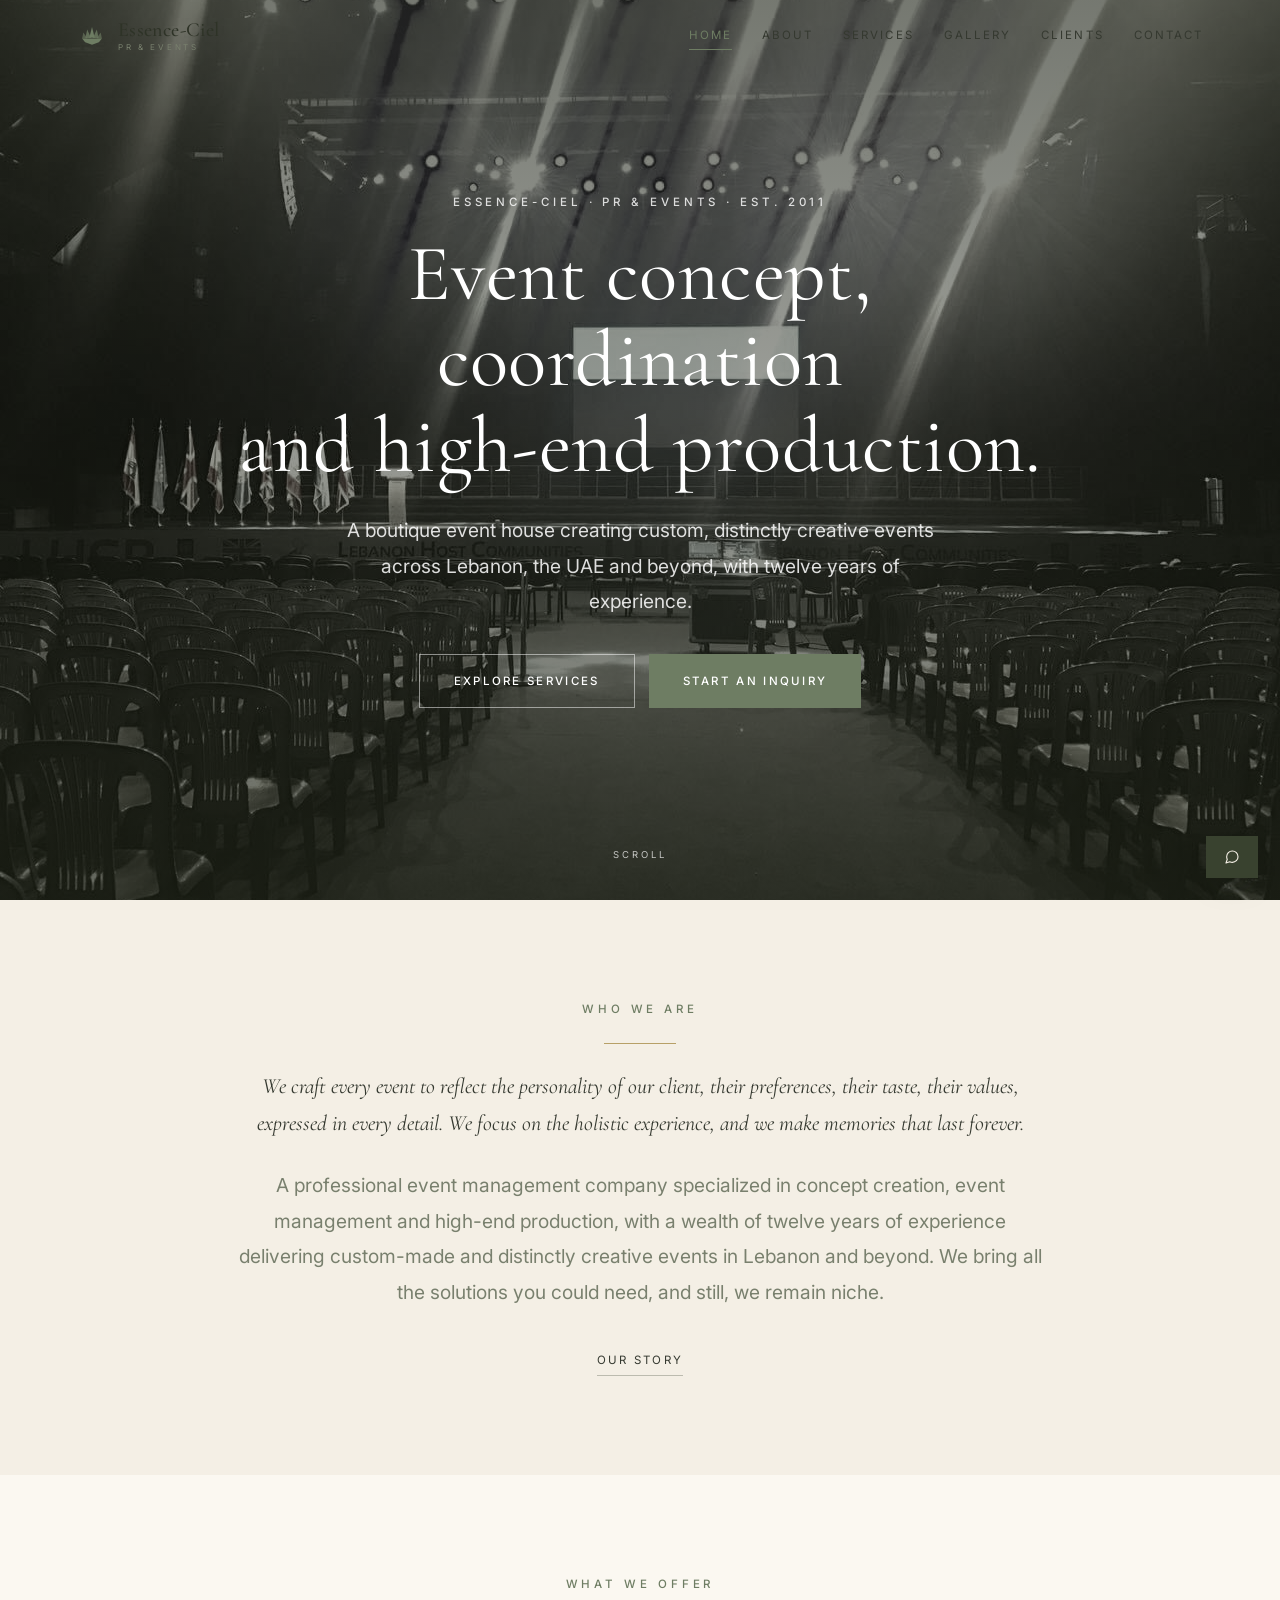
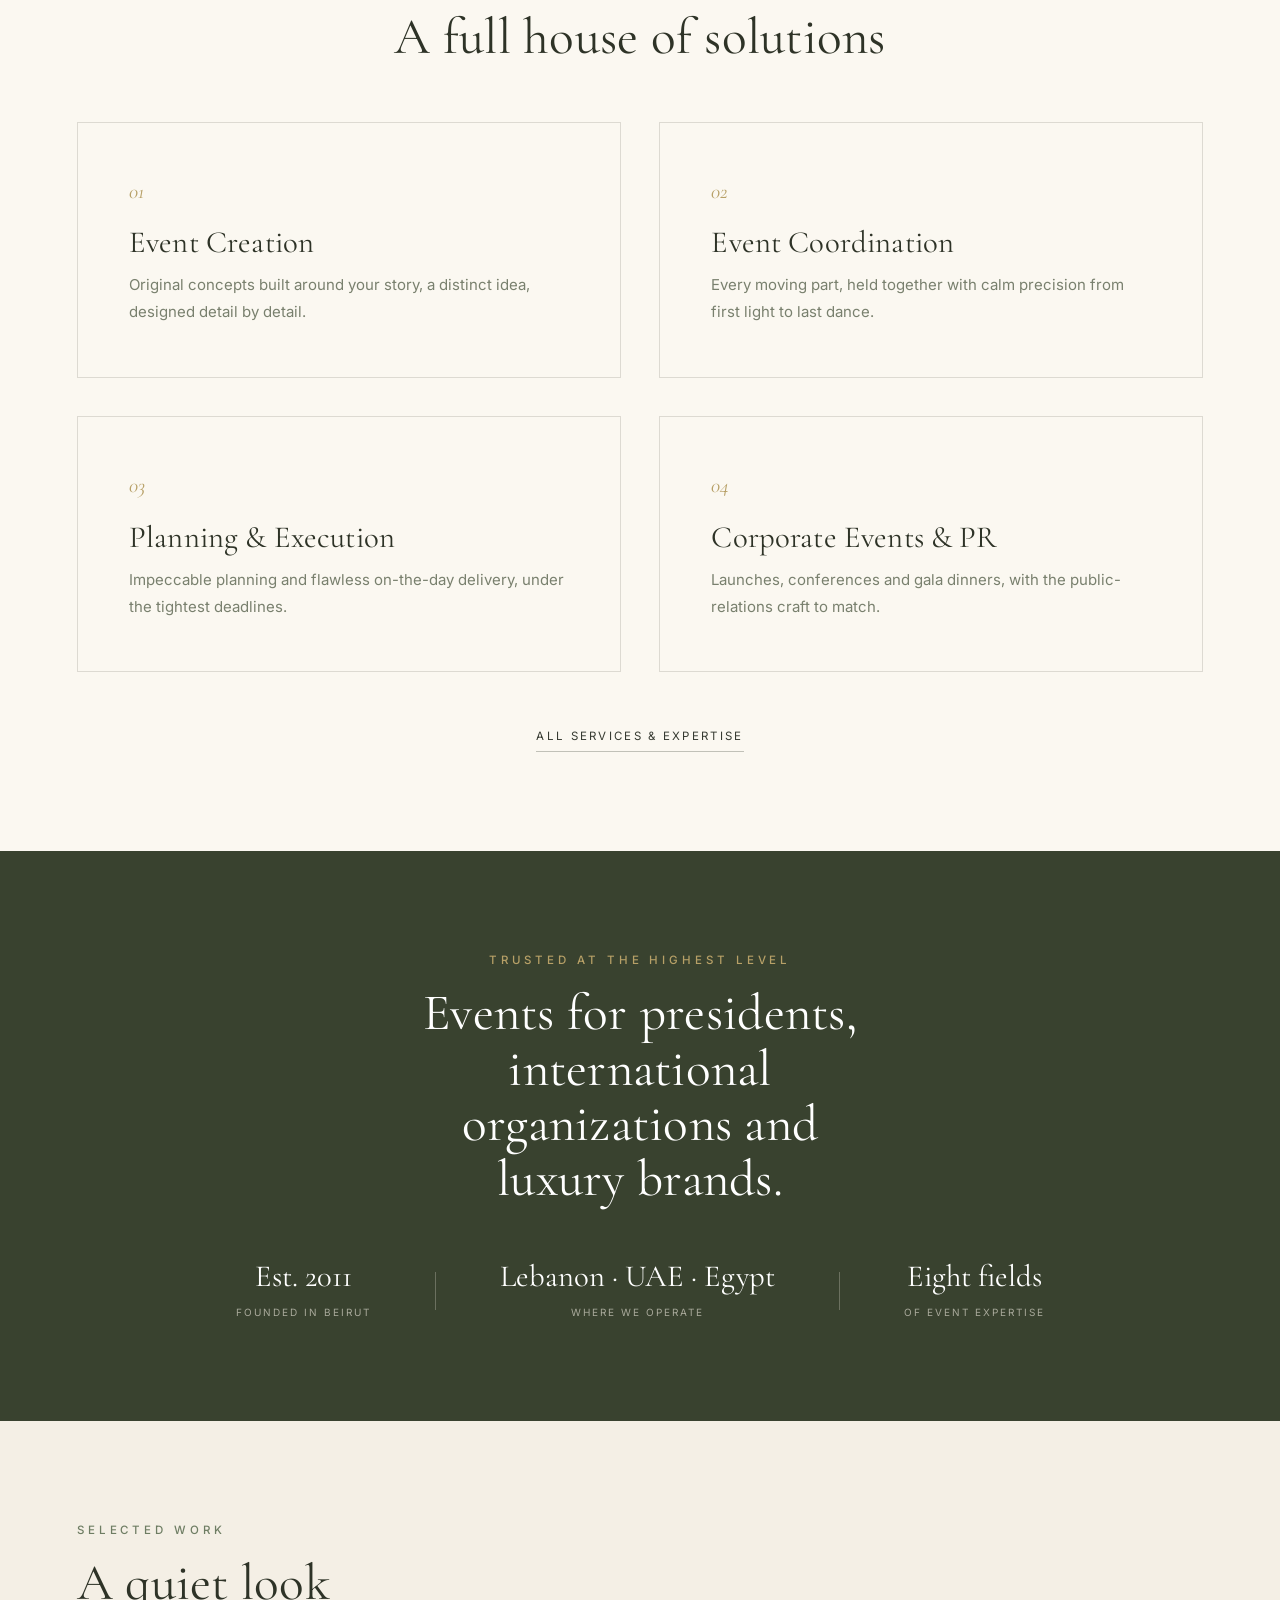
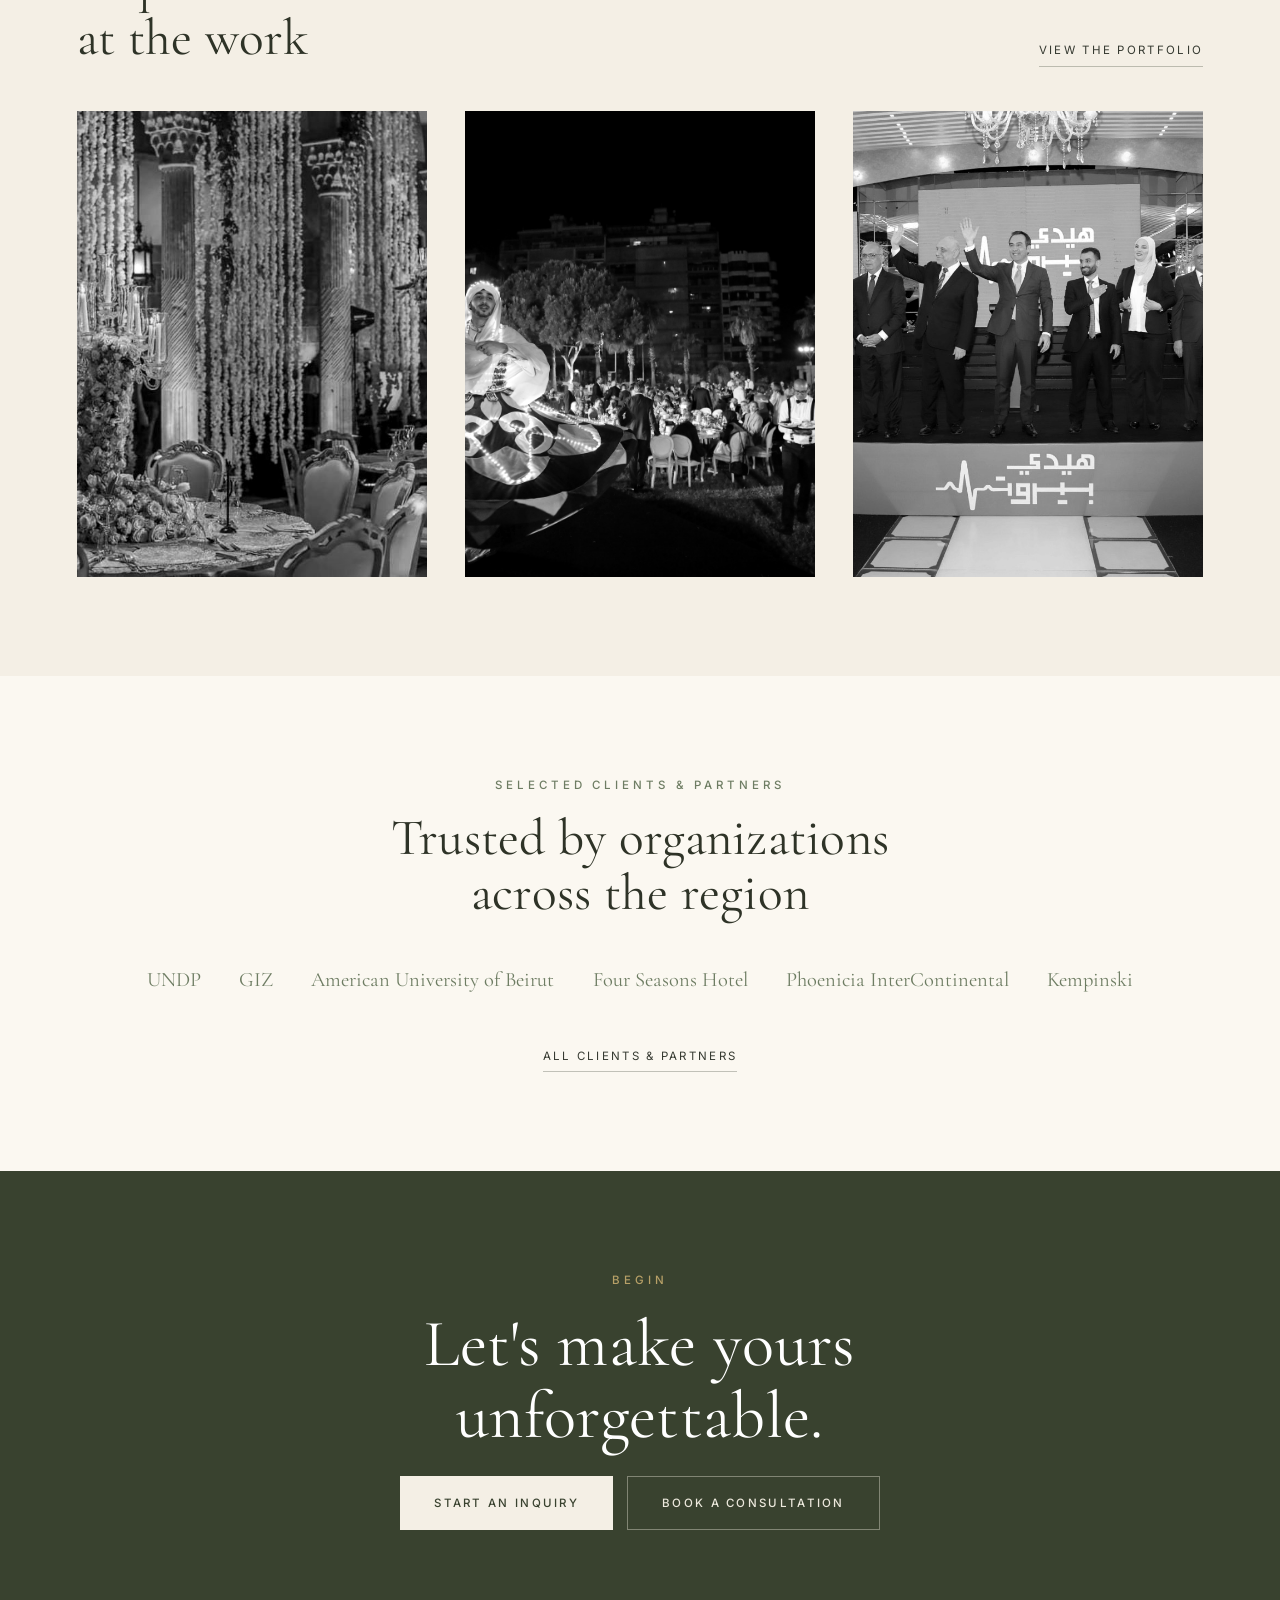
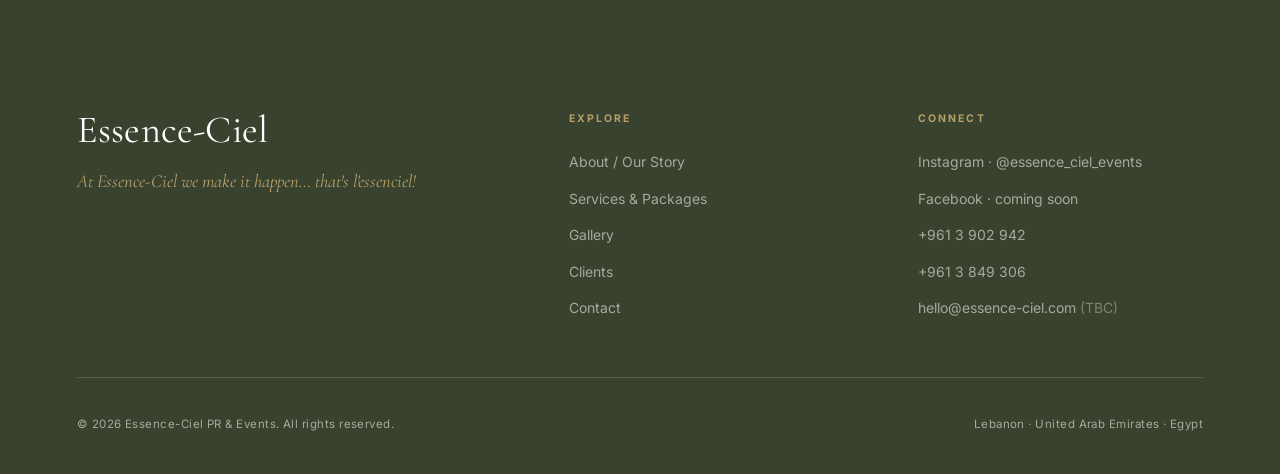
==== index.html @ cb576ca8 "Redesign Essence-Ciel site: clean multi-page rebuild Replace the single-file build with a six-page s" ====
<!doctype html>
<html lang="en">
<head>
<meta charset="UTF-8">
<meta name="viewport" content="width=device-width, initial-scale=1.0">
<title>Essence-Ciel PR &amp; Events, Concept, Coordination &amp; High-End Production</title>
<meta name="description" content="Essence-Ciel PR &amp; Events, a boutique event house crafting custom, distinctly creative events across Lebanon, the UAE and beyond. At Essence-Ciel we make it happen… that's l'essenciel!">
<link rel="icon" href="data:image/svg+xml,%3Csvg xmlns='http://www.w3.org/2000/svg' viewBox='0 0 100 100'%3E%3Crect width='100' height='100' rx='20' fill='%236E7D63'/%3E%3Cg fill='%23F4EFE5'%3E%3Cpolygon points='50,20 59,56 41,56'/%3E%3Cpolygon points='34,28 47,57 28,57'/%3E%3Cpolygon points='66,28 72,57 53,57'/%3E%3Cpolygon points='17,58 83,58 73,71 50,79 27,71'/%3E%3C/g%3E%3C/svg%3E">
<link rel="preconnect" href="https://fonts.googleapis.com"><link rel="preconnect" href="https://fonts.gstatic.com" crossorigin>
<link href="https://fonts.googleapis.com/css2?family=Cormorant+Garamond:ital,wght@0,400;0,500;0,600;1,400;1,500&family=Inter:wght@300;400;500&display=swap" rel="stylesheet">
<link rel="stylesheet" href="assets/css/style.css">
</head>
<body>

<!-- NAV -->
<header class="nav">
  <a class="brand" href="index.html">
    <span class="mk"><svg viewBox="0 0 100 100" fill="currentColor"><polygon points="50,20 59,56 41,56"/><polygon points="34,28 47,57 28,57" opacity=".8"/><polygon points="66,28 72,57 53,57" opacity=".8"/><polygon points="21,38 35,58 17,58" opacity=".62"/><polygon points="79,38 83,58 65,58" opacity=".62"/><polygon points="17,58 83,58 73,71 50,79 27,71"/></svg></span>
    <span class="wm"><b>Essence-Ciel</b><small>PR &amp; Events</small></span>
  </a>
  <nav class="nav-links">
    <a href="index.html">Home</a><a href="about.html">About</a><a href="services.html">Services</a><a href="gallery.html">Gallery</a><a href="clients.html">Clients</a><a href="contact.html">Contact</a>
  </nav>
  <button class="burger" aria-label="Menu"><span></span><span></span><span></span></button>
</header>
<div class="mmenu">
  <a href="index.html">Home</a><a href="about.html">About</a><a href="services.html">Services</a><a href="gallery.html">Gallery</a><a href="clients.html">Clients</a><a href="contact.html">Contact</a>
  <div class="mfoot">Lebanon · United Arab Emirates · Egypt<br>@essence_ciel_events</div>
</div>

<!-- HERO -->
<section class="hero">
  <div class="hero-bg"><img src="assets/img/hall-lights.jpg" alt="An Essence-Ciel production"></div>
  <div class="hero-veil"></div>
  <div class="hero-content">
    <p class="kicker">Essence-Ciel · PR &amp; Events · Est. 2011</p>
    <h1 class="d-xl" style="margin:20px 0 0">Event concept, coordination<br>and high-end production.</h1>
    <p class="lead" style="max-width:52ch;margin:24px auto 0;color:rgba(255,255,255,.85)">A boutique event house creating custom, distinctly creative events across Lebanon, the UAE and beyond, with twelve years of experience.</p>
    <div style="display:flex;gap:14px;justify-content:center;flex-wrap:wrap;margin-top:34px">
      <a href="services.html" class="btn btn-outline" style="border-color:rgba(255,255,255,.5);color:#fff">Explore Services</a>
      <a href="contact.html" class="btn btn-solid">Start an Inquiry</a>
    </div>
  </div>
  <a href="#intro" class="scroll-cue">Scroll<span class="ln"></span></a>
</section>

<!-- INTRO / WHO WE ARE -->
<section class="section center" id="intro">
  <div class="narrow">
    <p class="kicker reveal">Who We Are</p>
    <div class="rule reveal"></div>
    <p class="body-serif reveal d1">We craft every event to reflect the personality of our client, their preferences, their taste, their values, expressed in every detail. We focus on the holistic experience, and we make memories that last forever.</p>
    <p class="lead muted reveal d2" style="margin-top:26px">A professional event management company specialized in concept creation, event management and high-end production, with a wealth of twelve years of experience delivering custom-made and distinctly creative events in Lebanon and beyond. We bring all the solutions you could need, and still, we remain niche.</p>
    <div class="reveal d3" style="margin-top:34px"><a href="about.html" class="link-ul">Our Story</a></div>
  </div>
</section>

<!-- SERVICES PREVIEW -->
<section class="section soft">
  <div class="container">
    <div class="center" style="margin-bottom:56px">
      <p class="kicker reveal">What We Offer</p>
      <h2 class="d-md reveal d1" style="margin-top:16px">A full house of solutions</h2>
    </div>
    <div class="svc-grid">
      <div class="svc reveal"><span class="no">01</span><h3 class="serif">Event Creation</h3><p>Original concepts built around your story, a distinct idea, designed detail by detail.</p></div>
      <div class="svc reveal d1"><span class="no">02</span><h3 class="serif">Event Coordination</h3><p>Every moving part, held together with calm precision from first light to last dance.</p></div>
      <div class="svc reveal d2"><span class="no">03</span><h3 class="serif">Planning &amp; Execution</h3><p>Impeccable planning and flawless on-the-day delivery, under the tightest deadlines.</p></div>
      <div class="svc reveal d3"><span class="no">04</span><h3 class="serif">Corporate Events &amp; PR</h3><p>Launches, conferences and gala dinners, with the public-relations craft to match.</p></div>
    </div>
    <div class="center reveal" style="margin-top:48px"><a href="services.html" class="link-ul">All Services &amp; Expertise</a></div>
  </div>
</section>

<!-- SIGNATURE / STATS -->
<section class="section dark center">
  <div class="container">
    <p class="kicker reveal">Trusted at the highest level</p>
    <h2 class="d-md reveal d1" style="margin:16px auto 12px;max-width:20ch">Events for presidents, international organizations and luxury brands.</h2>
    <div class="facts reveal d2" style="margin-top:52px">
      <div class="fact"><div class="v serif">Est. 2011</div><div class="l">Founded in Beirut</div></div>
      <div class="fact-sep"></div>
      <div class="fact"><div class="v serif">Lebanon · UAE · Egypt</div><div class="l">Where we operate</div></div>
      <div class="fact-sep"></div>
      <div class="fact"><div class="v serif">Eight fields</div><div class="l">Of event expertise</div></div>
    </div>
  </div>
</section>

<!-- GALLERY TEASER -->
<section class="section">
  <div class="container">
    <div class="two" style="align-items:end;margin-bottom:44px">
      <div><p class="kicker reveal">Selected Work</p><h2 class="d-md reveal d1" style="margin-top:16px">A quiet look<br>at the work</h2></div>
      <div style="text-align:right" class="reveal d2"><a href="gallery.html" class="link-ul">View the Portfolio</a></div>
    </div>
    <div class="svc-grid" style="grid-template-columns:repeat(3,1fr)">
      <div class="ph mono reveal" style="aspect-ratio:3/4"><img src="assets/img/wedding-1.jpg" alt="Wedding celebration"></div>
      <div class="ph mono reveal d1" style="aspect-ratio:3/4"><img src="assets/img/festival-3.jpg" alt="Festival production"></div>
      <div class="ph mono reveal d2" style="aspect-ratio:3/4"><img src="assets/img/corporate-1.jpg" alt="Corporate gala"></div>
    </div>
  </div>
</section>

<!-- CLIENTS & PARTNERS -->
<section class="section soft center">
  <div class="container">
    <p class="kicker reveal">Selected Clients &amp; Partners</p>
    <h2 class="d-md reveal d1" style="margin:16px auto 40px;max-width:22ch">Trusted by organizations across the region</h2>
    <div class="partner-row reveal d2">
      <span>UNDP</span><span>GIZ</span><span>American University of Beirut</span><span>Four Seasons Hotel</span><span>Phoenicia InterContinental</span><span>Kempinski</span>
    </div>
    <div class="reveal d2" style="margin-top:42px"><a href="clients.html" class="link-ul">All Clients &amp; Partners</a></div>
  </div>
</section>

<!-- CTA -->
<section class="section dark center">
  <div class="narrow">
    <p class="kicker reveal">Begin</p>
    <h2 class="d-lg reveal d1" style="margin:18px 0 24px">Let's make yours<br>unforgettable.</h2>
    <div class="reveal d2" style="display:flex;gap:14px;justify-content:center;flex-wrap:wrap">
      <a href="contact.html" class="btn btn-solid" style="background:var(--cream);color:var(--sage-deep)">Start an Inquiry</a>
      <a href="contact.html#book" class="btn btn-outline">Book a Consultation</a>
    </div>
  </div>
</section>

<!-- FOOTER -->
<footer class="footer">
  <div class="container">
    <div class="foot-top">
      <div>
        <h3 class="serif">Essence-Ciel</h3>
        <p class="tag serif">At Essence-Ciel we make it happen… that's l'essenciel!</p>
      </div>
      <div class="foot-col">
        <h5>Explore</h5>
        <a href="about.html">About / Our Story</a><a href="services.html">Services &amp; Packages</a><a href="gallery.html">Gallery</a><a href="clients.html">Clients</a><a href="contact.html">Contact</a>
      </div>
      <div class="foot-col">
        <h5>Connect</h5>
        <a href="https://instagram.com/essence_ciel_events" target="_blank" rel="noopener">Instagram · @essence_ciel_events</a>
        <a href="#" rel="noopener">Facebook · coming soon</a>
        <a href="tel:+9613902942">+961 3 902 942</a>
        <a href="tel:+9613849306">+961 3 849 306</a>
        <p>hello@essence-ciel.com <span style="opacity:.6">(TBC)</span></p>
      </div>
    </div>
    <div class="foot-bottom">
      <span>© <span data-year></span> Essence-Ciel PR &amp; Events. All rights reserved.</span>
      <span>Lebanon · United Arab Emirates · Egypt</span>
    </div>
  </div>
</footer>

<!-- LIVE CHAT -->
<button class="chat-btn" id="chatBtn" aria-label="Chat with us"><svg viewBox="0 0 24 24" fill="none" stroke="currentColor" stroke-width="1.7" stroke-linecap="round" stroke-linejoin="round"><path d="M21 11.5a8.38 8.38 0 0 1-8.5 8.5 8.5 8.5 0 0 1-3.8-.9L3 21l1.9-5.7A8.38 8.38 0 0 1 4 11.5 8.5 8.5 0 0 1 12.5 3 8.38 8.38 0 0 1 21 11.5z"/></svg></button>
<div class="chat-panel" id="chatPanel">
  <div class="ch-h"><b class="serif">Chat with us</b><p>We usually reply within the hour.</p></div>
  <div class="ch-b">
    <p>How can Essence-Ciel help with your event?</p>
    <a href="https://instagram.com/essence_ciel_events" target="_blank" rel="noopener">Message us on Instagram</a>
    <a href="tel:+9613902942">Call +961 3 902 942</a>
    <a href="contact.html">Send an inquiry</a>
  </div>
</div>

<script src="assets/js/main.js"></script>
</body>
</html>
---- assets/css/style.css ----
/* ===========================================================================
   Essence-Ciel PR & Events, shared styles.
   Palette: botanical sage and fine-stationery cream. No red. Editorial, quiet.
   =========================================================================== */
:root{
  --cream:#F4EFE5;
  --cream-2:#FBF8F1;
  --paper:#FAF6EC;
  --sage:#8B9A80;
  --sage-2:#6E7D63;
  --sage-deep:#39422F;
  --sage-ink:#2E3327;
  --ink:#353930;
  --muted:#79806E;
  --gold:#B7A067;
  --line:rgba(46,51,39,.15);
  --line-2:rgba(46,51,39,.28);
  --on-dark:#EDE9DD;
  --on-dark-mut:rgba(237,233,221,.62);
  --f-serif:'Cormorant Garamond',Georgia,serif;
  --f-sans:'Inter',system-ui,-apple-system,sans-serif;
  --e:cubic-bezier(.22,1,.36,1);
  --pad:clamp(22px,6vw,90px);
  --maxw:1280px;
}
*,*::before,*::after{margin:0;padding:0;box-sizing:border-box}
html{scroll-behavior:smooth;-webkit-text-size-adjust:100%}
body{font-family:var(--f-sans);font-weight:400;font-size:16px;line-height:1.75;color:var(--ink);background:var(--cream);-webkit-font-smoothing:antialiased;overflow-x:hidden}
img{display:block;max-width:100%}
a{color:inherit;text-decoration:none}
button{font-family:inherit;cursor:pointer;border:none;background:none}
::selection{background:var(--sage);color:#fff}
:focus-visible{outline:1.5px solid var(--sage-2);outline-offset:3px}

/* ---------- type ---------- */
.serif{font-family:var(--f-serif)}
.kicker{font-family:var(--f-sans);text-transform:uppercase;letter-spacing:.34em;font-size:11.5px;font-weight:500;color:var(--sage-2)}
h1,h2,h3,h4{font-family:var(--f-serif);font-weight:400;line-height:1.08;letter-spacing:.005em;color:var(--sage-ink)}
.d-xl{font-size:clamp(2.6rem,6.2vw,5.4rem)}
.d-lg{font-size:clamp(2.3rem,5.2vw,4.4rem)}
.d-md{font-size:clamp(1.9rem,4vw,3.3rem)}
.d-sm{font-size:clamp(1.6rem,3vw,2.4rem)}
.italic{font-style:italic}
.lead{font-size:clamp(1.05rem,1.5vw,1.3rem);line-height:1.85;color:var(--ink)}
.body-serif{font-family:var(--f-serif);font-size:clamp(1.15rem,1.7vw,1.45rem);font-style:italic;line-height:1.7;color:var(--ink)}
.muted{color:var(--muted)}
.rule{height:1px;width:72px;background:var(--gold);margin:24px auto;opacity:.85}
.rule.left{margin-left:0}

/* ---------- layout ---------- */
.section{padding:clamp(66px,11vh,140px) var(--pad);position:relative}
.container{max-width:var(--maxw);margin:0 auto}
.narrow{max-width:820px;margin:0 auto}
.center{text-align:center}
.dark{background:var(--sage-deep);color:var(--on-dark)}
.dark h1,.dark h2,.dark h3,.dark h4{color:#fff}
.dark .kicker{color:var(--gold)}
.dark .lead,.dark .body-serif{color:var(--on-dark)}
.soft{background:var(--cream-2)}

/* ---------- buttons (squared, never pill) ---------- */
.btn{display:inline-flex;align-items:center;justify-content:center;font-family:var(--f-sans);text-transform:uppercase;letter-spacing:.2em;font-size:11.5px;font-weight:500;padding:16px 34px;border-radius:0;transition:background .4s,color .4s,border-color .4s}
.btn-solid{background:var(--sage-2);color:#fff}
.btn-solid:hover{background:var(--sage-deep)}
.btn-outline{border:1px solid var(--line-2);color:var(--sage-ink)}
.btn-outline:hover{background:var(--sage-ink);color:var(--cream);border-color:var(--sage-ink)}
.dark .btn-outline{border-color:rgba(237,233,221,.4);color:var(--on-dark)}
.dark .btn-outline:hover{background:var(--cream);color:var(--sage-deep)}
.link-ul{display:inline-block;font-family:var(--f-sans);text-transform:uppercase;letter-spacing:.2em;font-size:11.5px;border-bottom:1px solid var(--line-2);padding-bottom:5px;transition:border-color .4s,color .4s}
.link-ul:hover{color:var(--sage-2);border-color:var(--sage-2)}

/* ---------- nav ---------- */
.nav{position:fixed;inset:0 0 auto 0;z-index:100;display:flex;align-items:center;justify-content:space-between;padding:20px var(--pad);transition:background .4s,padding .4s,border-color .4s;border-bottom:1px solid transparent}
.nav.scrolled{background:rgba(244,239,229,.9);backdrop-filter:blur(12px);border-bottom-color:var(--line);padding-top:14px;padding-bottom:14px}
.brand{display:flex;align-items:center;gap:11px}
.brand .mk{width:30px;height:30px;color:var(--sage-2)}
.brand .wm{display:flex;flex-direction:column;line-height:1}
.brand .wm b{font-family:var(--f-serif);font-weight:500;font-size:20px;letter-spacing:.02em;color:var(--sage-ink)}
.brand .wm small{font-family:var(--f-sans);font-size:8px;letter-spacing:.34em;text-transform:uppercase;color:var(--muted);margin-top:3px}
.nav-links{display:flex;align-items:center;gap:30px}
.nav-links a{font-family:var(--f-sans);text-transform:uppercase;letter-spacing:.18em;font-size:11.5px;color:var(--ink);position:relative;padding:4px 0;transition:color .3s}
.nav-links a::after{content:'';position:absolute;left:0;bottom:0;height:1px;width:0;background:var(--sage-2);transition:width .35s var(--e)}
.nav-links a:hover,.nav-links a.active{color:var(--sage-2)}
.nav-links a:hover::after,.nav-links a.active::after{width:100%}
.burger{display:none;flex-direction:column;gap:5px;width:34px;height:34px;align-items:center;justify-content:center}
.burger span{width:24px;height:1.5px;background:var(--sage-ink);transition:transform .35s var(--e),opacity .25s}
.burger.on span:nth-child(1){transform:translateY(6.5px) rotate(45deg)}
.burger.on span:nth-child(2){opacity:0}
.burger.on span:nth-child(3){transform:translateY(-6.5px) rotate(-45deg)}
@media(max-width:940px){.nav-links{display:none}.burger{display:flex}}
.mmenu{position:fixed;inset:0;z-index:99;background:var(--cream);transform:translateY(-100%);transition:transform .5s var(--e);visibility:hidden;display:flex;flex-direction:column;justify-content:center;gap:2px;padding:var(--pad)}
.mmenu.on{transform:none;visibility:visible}
.mmenu a{font-family:var(--f-serif);font-size:clamp(2rem,9vw,3rem);color:var(--sage-ink);padding:10px 0;border-bottom:1px solid var(--line)}
.mmenu .mfoot{margin-top:30px;font-size:12px;letter-spacing:.06em;color:var(--muted)}

/* ---------- reveal (single, restrained fade) ---------- */
.reveal{opacity:0;transform:translateY(12px);transition:opacity .7s ease,transform .7s ease}
.reveal.in{opacity:1;transform:none}
.d1{transition-delay:.06s}.d2{transition-delay:.12s}.d3{transition-delay:.18s}.d4{transition-delay:.24s}
@media(prefers-reduced-motion:reduce){.reveal{opacity:1;transform:none;transition:none}html{scroll-behavior:auto}}

/* ---------- photos ---------- */
.ph{position:relative;overflow:hidden;background:linear-gradient(135deg,#e7e3d6,#d9dcc9)}
.ph img{width:100%;height:100%;object-fit:cover;transition:transform 1s var(--e),filter .6s ease}
.ph.mono img{filter:grayscale(1) contrast(1.03)}
.ph.mono:hover img{filter:grayscale(0)}
.ph-cap{position:absolute;left:14px;bottom:14px;font-family:var(--f-sans);font-size:10.5px;letter-spacing:.18em;text-transform:uppercase;color:#fff;background:rgba(46,51,39,.5);backdrop-filter:blur(4px);padding:6px 12px}

/* ---------- hero (concrete copy, static backdrop) ---------- */
.hero{position:relative;min-height:100svh;display:flex;align-items:center;justify-content:center;text-align:center;overflow:hidden}
.hero-bg{position:absolute;inset:0;z-index:0}
.hero-bg img{width:100%;height:100%;object-fit:cover;filter:grayscale(.92) contrast(1.04) brightness(.96)}
.hero-veil{position:absolute;inset:0;z-index:1;background:linear-gradient(180deg,rgba(32,37,24,.6),rgba(32,37,24,.42) 45%,rgba(32,37,24,.68))}
.hero-content{position:relative;z-index:2;color:#fff;padding:0 var(--pad);max-width:1040px}
.hero-content .kicker{color:rgba(255,255,255,.82)}
.hero h1{color:#fff}
.hero-sign{font-family:var(--f-serif);font-style:italic;color:var(--cream);font-size:clamp(1.2rem,2vw,1.6rem)}
.scroll-cue{position:absolute;left:50%;bottom:28px;z-index:2;transform:translateX(-50%);color:rgba(255,255,255,.72);display:flex;flex-direction:column;align-items:center;gap:8px;font-family:var(--f-sans);font-size:9.5px;letter-spacing:.3em;text-transform:uppercase}
.scroll-cue svg{width:14px;height:14px}

/* ---------- two column ---------- */
.two{display:grid;grid-template-columns:1fr 1fr;gap:clamp(34px,6vw,96px);align-items:center}
@media(max-width:860px){.two{grid-template-columns:1fr;gap:40px}}
.two.wide-r{grid-template-columns:.9fr 1.1fr}
.two.wide-l{grid-template-columns:1.1fr .9fr}
@media(max-width:860px){.two.wide-r,.two.wide-l{grid-template-columns:1fr}}

/* ---------- services ---------- */
.svc-grid{display:grid;grid-template-columns:repeat(2,1fr);gap:clamp(18px,3vw,40px)}
@media(max-width:760px){.svc-grid{grid-template-columns:1fr}}
.svc{border:1px solid var(--line);padding:clamp(30px,4vw,52px);background:var(--cream-2);transition:border-color .5s,background .5s}
.svc:hover{border-color:var(--line-2);background:#fff}
.svc .no{font-family:var(--f-serif);font-style:italic;font-size:1.3rem;color:var(--gold)}
.svc h3{font-size:clamp(1.5rem,2.4vw,2rem);margin:16px 0 12px}
.svc p{color:var(--muted);font-size:15px;line-height:1.8}

/* ---------- founders ---------- */
.founder{display:grid;grid-template-columns:340px 1fr;gap:clamp(30px,5vw,70px);align-items:start}
.founder:nth-child(even){grid-template-columns:1fr 340px}
.founder:nth-child(even) .founder-ph{order:2}
@media(max-width:820px){.founder,.founder:nth-child(even){grid-template-columns:1fr;gap:26px}.founder:nth-child(even) .founder-ph{order:0}}
.founder-ph{aspect-ratio:3/4}
.founder h3{font-size:clamp(2rem,3.6vw,3rem)}
.founder .role{font-family:var(--f-sans);text-transform:uppercase;letter-spacing:.22em;font-size:11px;color:var(--sage-2);margin:10px 0 22px}
.founder p{margin-bottom:15px;font-size:15.5px;line-height:1.85;color:var(--ink)}
.founder p:first-of-type{font-family:var(--f-serif);font-style:italic;font-size:1.25rem;color:var(--sage-ink)}

/* ---------- expertise ---------- */
.exp{border-top:1px solid var(--line);padding:clamp(40px,6vh,70px) 0}
.exp-head{display:flex;align-items:baseline;gap:20px;flex-wrap:wrap;margin-bottom:26px}
.exp-head .no{font-family:var(--f-serif);font-style:italic;color:var(--gold);font-size:1.4rem}
.exp-head h3{font-size:clamp(1.7rem,3.4vw,2.6rem)}
.exp-grid{display:grid;grid-template-columns:1fr 1fr;gap:clamp(26px,4vw,64px);align-items:start}
@media(max-width:820px){.exp-grid{grid-template-columns:1fr;gap:26px}}
.exp-photos{display:grid;grid-template-columns:1fr 1fr;gap:12px}
.exp-photos .ph{aspect-ratio:4/5}
.exp-photos .ph.full{grid-column:1/3;aspect-ratio:16/10}
.exp-desc{font-family:var(--f-serif);font-style:italic;font-size:1.2rem;line-height:1.7;color:var(--ink)}
.evlist{list-style:none;margin-top:6px}
.evlist li{position:relative;padding:12px 0 12px 24px;border-top:1px solid var(--line);font-size:14.5px;line-height:1.6;color:var(--ink)}
.evlist li:first-child{border-top:none}
.evlist li::before{content:'';position:absolute;left:0;top:19px;width:7px;height:7px;border:1px solid var(--sage-2);transform:rotate(45deg)}

/* ---------- locations ---------- */
.locs{display:grid;grid-template-columns:repeat(3,1fr);gap:clamp(14px,2vw,26px)}
@media(max-width:700px){.locs{grid-template-columns:1fr}}
.loc{border:1px solid var(--line);padding:clamp(30px,4vw,54px);text-align:center;transition:background .5s}
.loc:hover{background:var(--cream-2)}
.loc h4{font-size:clamp(1.4rem,2.4vw,1.9rem)}
.loc p{font-size:12px;letter-spacing:.06em;color:var(--muted);margin-top:8px}

/* ---------- facts (quiet, not counters) ---------- */
.facts{display:flex;flex-wrap:wrap;justify-content:center;gap:clamp(20px,5vw,64px);align-items:center}
.fact{text-align:center}
.fact .v{font-family:var(--f-serif);font-size:clamp(1.4rem,2.4vw,2rem);color:#fff;line-height:1.2}
.fact .l{font-family:var(--f-sans);text-transform:uppercase;letter-spacing:.2em;font-size:10px;color:var(--on-dark-mut);margin-top:8px}
.fact-sep{width:1px;height:38px;background:rgba(237,233,221,.28)}
@media(max-width:700px){.fact-sep{display:none}}

/* ---------- gallery (masonry) ---------- */
.masonry{columns:3;column-gap:16px}
@media(max-width:900px){.masonry{columns:2}}
@media(max-width:560px){.masonry{columns:1}}
.masonry .ph{break-inside:avoid;margin-bottom:16px}

/* ---------- clients & partners ---------- */
.client-grid{display:grid;grid-template-columns:repeat(3,1fr);gap:1px;background:var(--line);border:1px solid var(--line)}
@media(max-width:760px){.client-grid{grid-template-columns:repeat(2,1fr)}}
@media(max-width:460px){.client-grid{grid-template-columns:1fr}}
.client{background:var(--cream);padding:clamp(24px,3vw,40px) 20px;text-align:center;display:flex;flex-direction:column;justify-content:center;min-height:120px;transition:background .4s}
.client:hover{background:var(--cream-2)}
.client .n{font-family:var(--f-serif);font-size:clamp(1.15rem,1.8vw,1.45rem);color:var(--sage-ink);line-height:1.25}
.client .c{font-family:var(--f-sans);text-transform:uppercase;letter-spacing:.16em;font-size:9.5px;color:var(--muted);margin-top:8px}
.partner-row{display:flex;flex-wrap:wrap;justify-content:center;gap:clamp(16px,3vw,44px);align-items:center}
.partner-row span{font-family:var(--f-serif);font-size:clamp(1.1rem,1.6vw,1.4rem);color:var(--sage-2)}

/* ---------- contact ---------- */
.contact-split{display:grid;grid-template-columns:.85fr 1.15fr;min-height:80vh}
@media(max-width:900px){.contact-split{grid-template-columns:1fr}}
.contact-left{background:var(--sage-deep);color:var(--on-dark);padding:clamp(40px,6vw,80px)}
.contact-left h2{color:#fff}
.ci-row{padding:20px 0;border-top:1px solid rgba(237,233,221,.16)}
.ci-row .l{font-family:var(--f-sans);text-transform:uppercase;letter-spacing:.2em;font-size:10px;color:var(--gold)}
.ci-row .v{font-family:var(--f-serif);font-size:1.35rem;margin-top:6px;display:block}
.ci-row a.v:hover{color:#fff;text-decoration:underline;text-underline-offset:4px}
.contact-right{padding:clamp(40px,6vw,80px);background:var(--cream)}
.field{position:relative;margin-bottom:30px}
.field label{font-family:var(--f-sans);text-transform:uppercase;letter-spacing:.18em;font-size:10px;color:var(--muted);display:block;margin-bottom:9px}
.field input,.field select,.field textarea{width:100%;background:transparent;border:none;border-bottom:1px solid var(--line-2);padding:10px 0;font-family:var(--f-serif);font-size:1.15rem;color:var(--ink);transition:border-color .4s}
.field textarea{resize:vertical;min-height:70px}
.field input:focus,.field select:focus,.field textarea:focus{outline:none;border-color:var(--sage-2)}
.form-success{display:none;padding:28px;border:1px solid var(--sage);background:var(--cream-2);text-align:center;font-family:var(--f-serif);font-style:italic;font-size:1.3rem;color:var(--sage-2)}
.form-success.on{display:block}
.calendly-ph{border:1px solid var(--line-2);background:var(--cream-2);padding:clamp(30px,4vw,50px);text-align:center}

/* ---------- live chat (squared, restrained) ---------- */
.chat-btn{position:fixed;right:22px;bottom:22px;z-index:120;display:inline-flex;align-items:center;gap:9px;padding:13px 18px;background:var(--sage-deep);color:var(--cream);font-family:var(--f-sans);text-transform:uppercase;letter-spacing:.18em;font-size:10.5px;box-shadow:0 14px 30px -16px rgba(46,51,39,.55);transition:background .35s}
.chat-btn:hover{background:var(--sage-2)}
.chat-btn svg{width:16px;height:16px}
.chat-panel{position:fixed;right:22px;bottom:78px;z-index:120;width:min(320px,86vw);background:var(--cream);border:1px solid var(--line);box-shadow:0 26px 60px -30px rgba(46,51,39,.5);overflow:hidden;opacity:0;visibility:hidden;transform:translateY(10px);transition:opacity .3s ease,transform .3s ease,visibility .3s}
.chat-panel.on{opacity:1;visibility:visible;transform:none}
.chat-panel .ch-h{background:var(--sage-deep);color:#fff;padding:18px 20px}
.chat-panel .ch-h b{font-family:var(--f-serif);font-size:1.3rem;font-weight:500}
.chat-panel .ch-h p{font-size:12px;color:var(--on-dark-mut);margin-top:2px}
.chat-panel .ch-b{padding:20px}
.chat-panel .ch-b p{font-size:14px;color:var(--muted);margin-bottom:16px}
.chat-panel .ch-b a{display:block;padding:13px 16px;border:1px solid var(--line);margin-bottom:10px;font-size:13px;letter-spacing:.03em;transition:background .35s}
.chat-panel .ch-b a:hover{background:var(--cream-2)}

/* ---------- footer ---------- */
.footer{background:var(--sage-deep);color:var(--on-dark);padding:clamp(60px,9vh,110px) var(--pad) 40px}
.foot-top{display:grid;grid-template-columns:1.5fr 1fr 1fr;gap:clamp(30px,5vw,70px);padding-bottom:50px;border-bottom:1px solid rgba(237,233,221,.16)}
@media(max-width:760px){.foot-top{grid-template-columns:1fr;gap:34px}}
.foot-top h3{color:#fff;font-size:clamp(1.8rem,3vw,2.6rem)}
.foot-top .tag{font-family:var(--f-serif);font-style:italic;color:var(--gold);margin-top:14px;font-size:1.15rem}
.foot-col h5{font-family:var(--f-sans);text-transform:uppercase;letter-spacing:.2em;font-size:10.5px;color:var(--gold);margin-bottom:16px}
.foot-col a,.foot-col p{display:block;color:var(--on-dark-mut);font-size:14px;padding:6px 0;transition:color .35s}
.foot-col a:hover{color:#fff}
.foot-bottom{display:flex;justify-content:space-between;gap:16px;flex-wrap:wrap;margin-top:36px;font-size:11.5px;color:var(--on-dark-mut);letter-spacing:.04em}
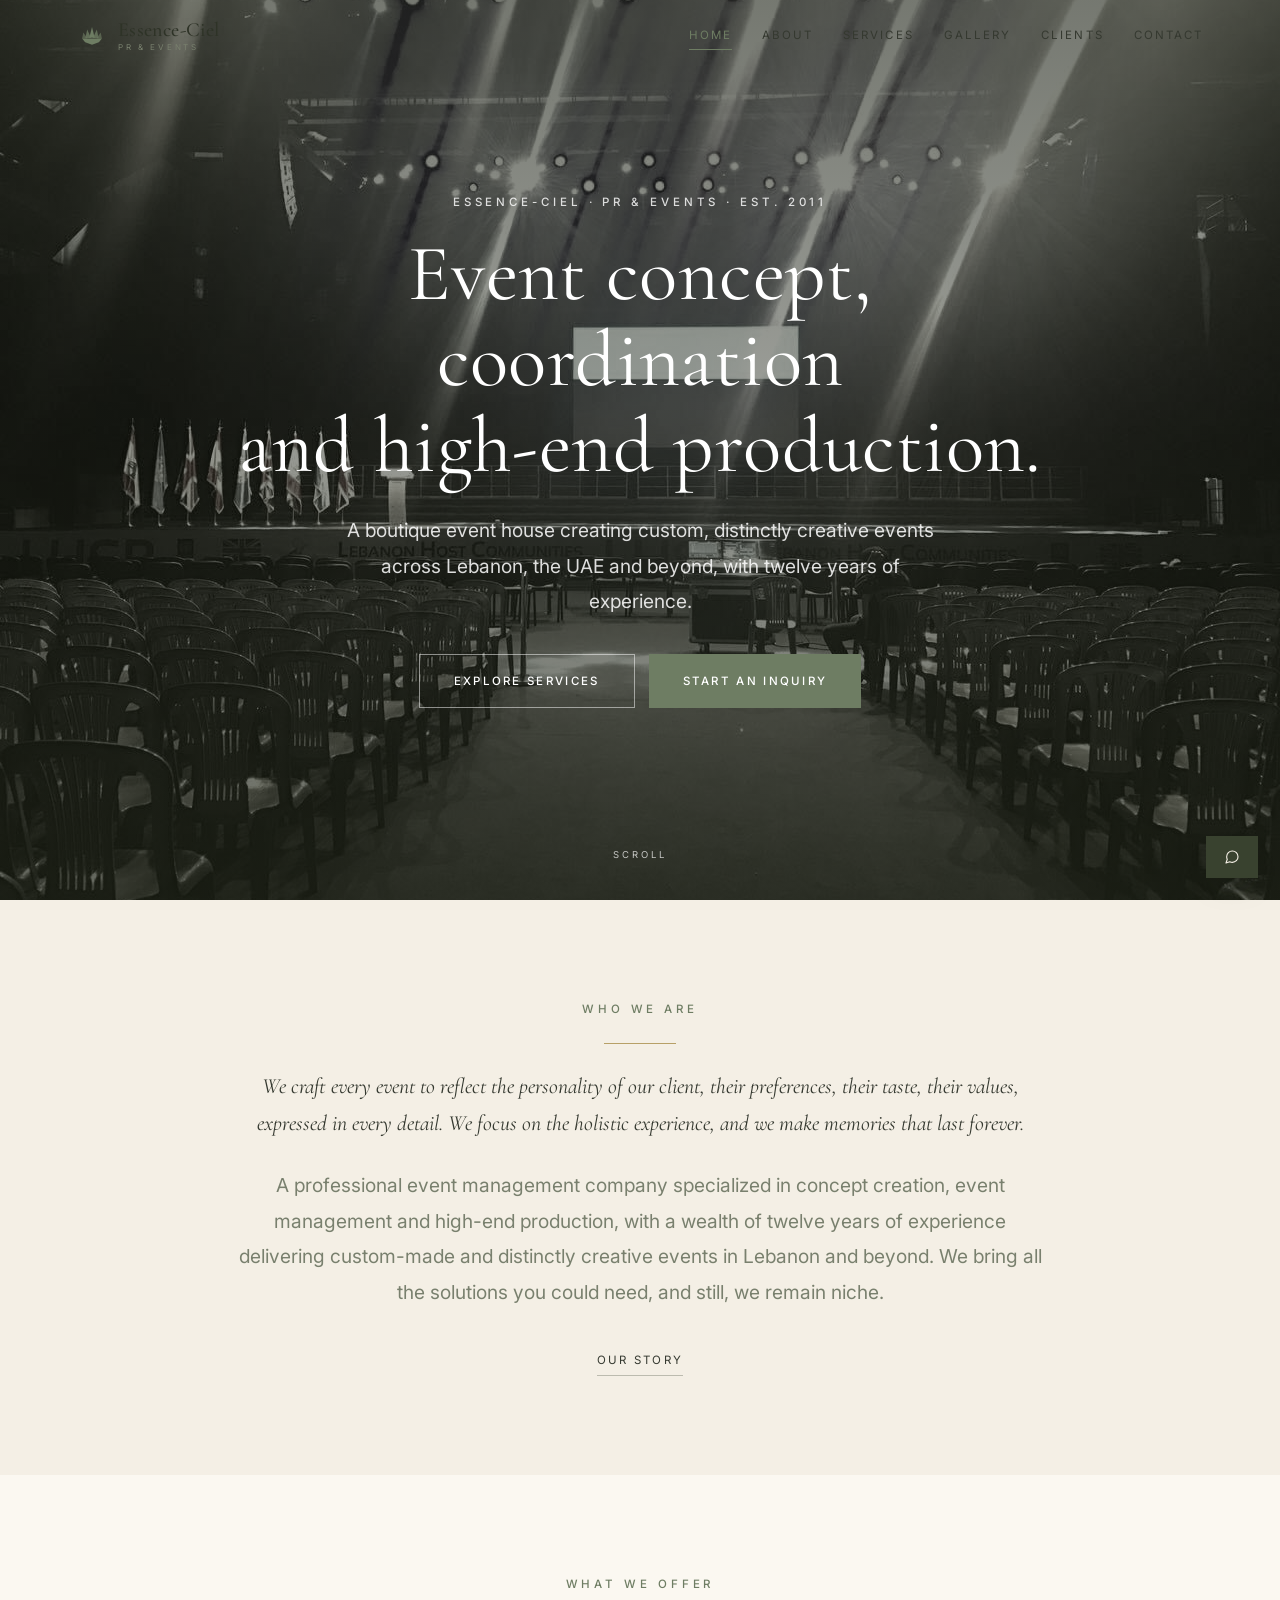
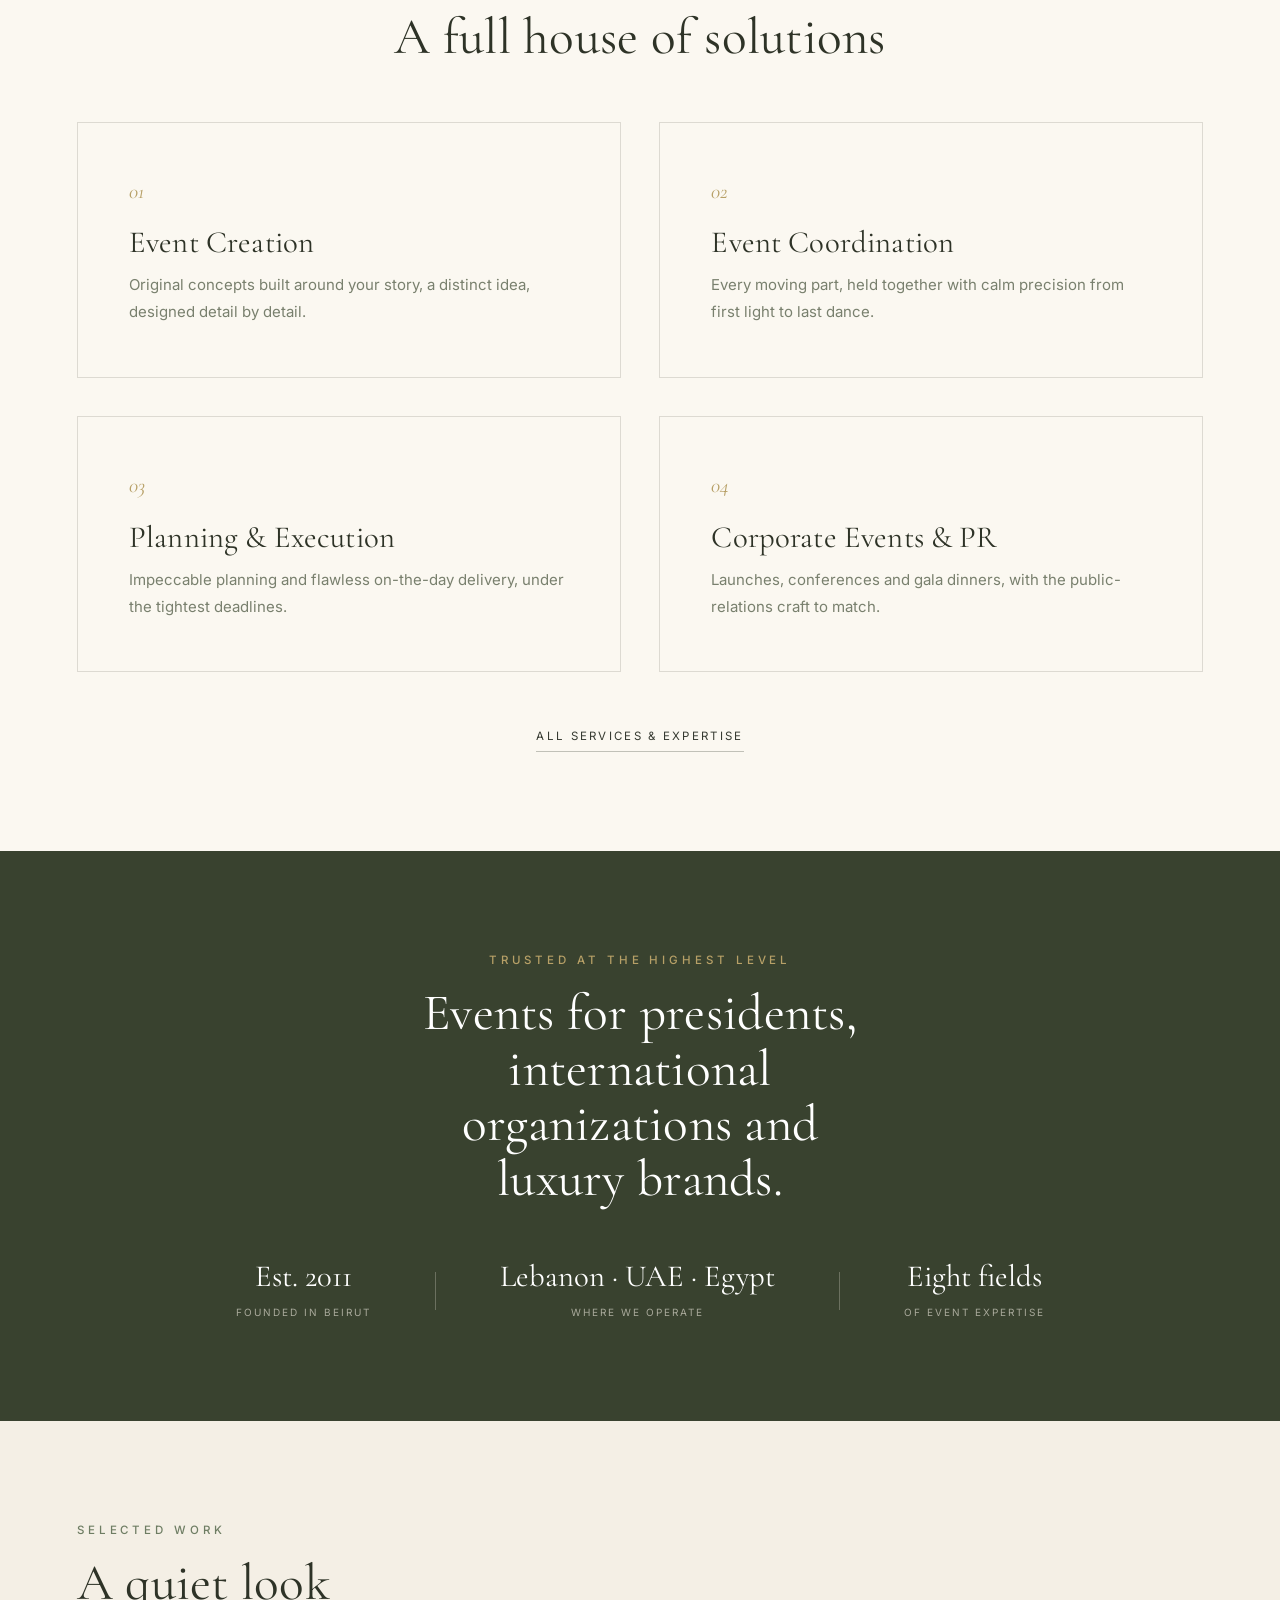
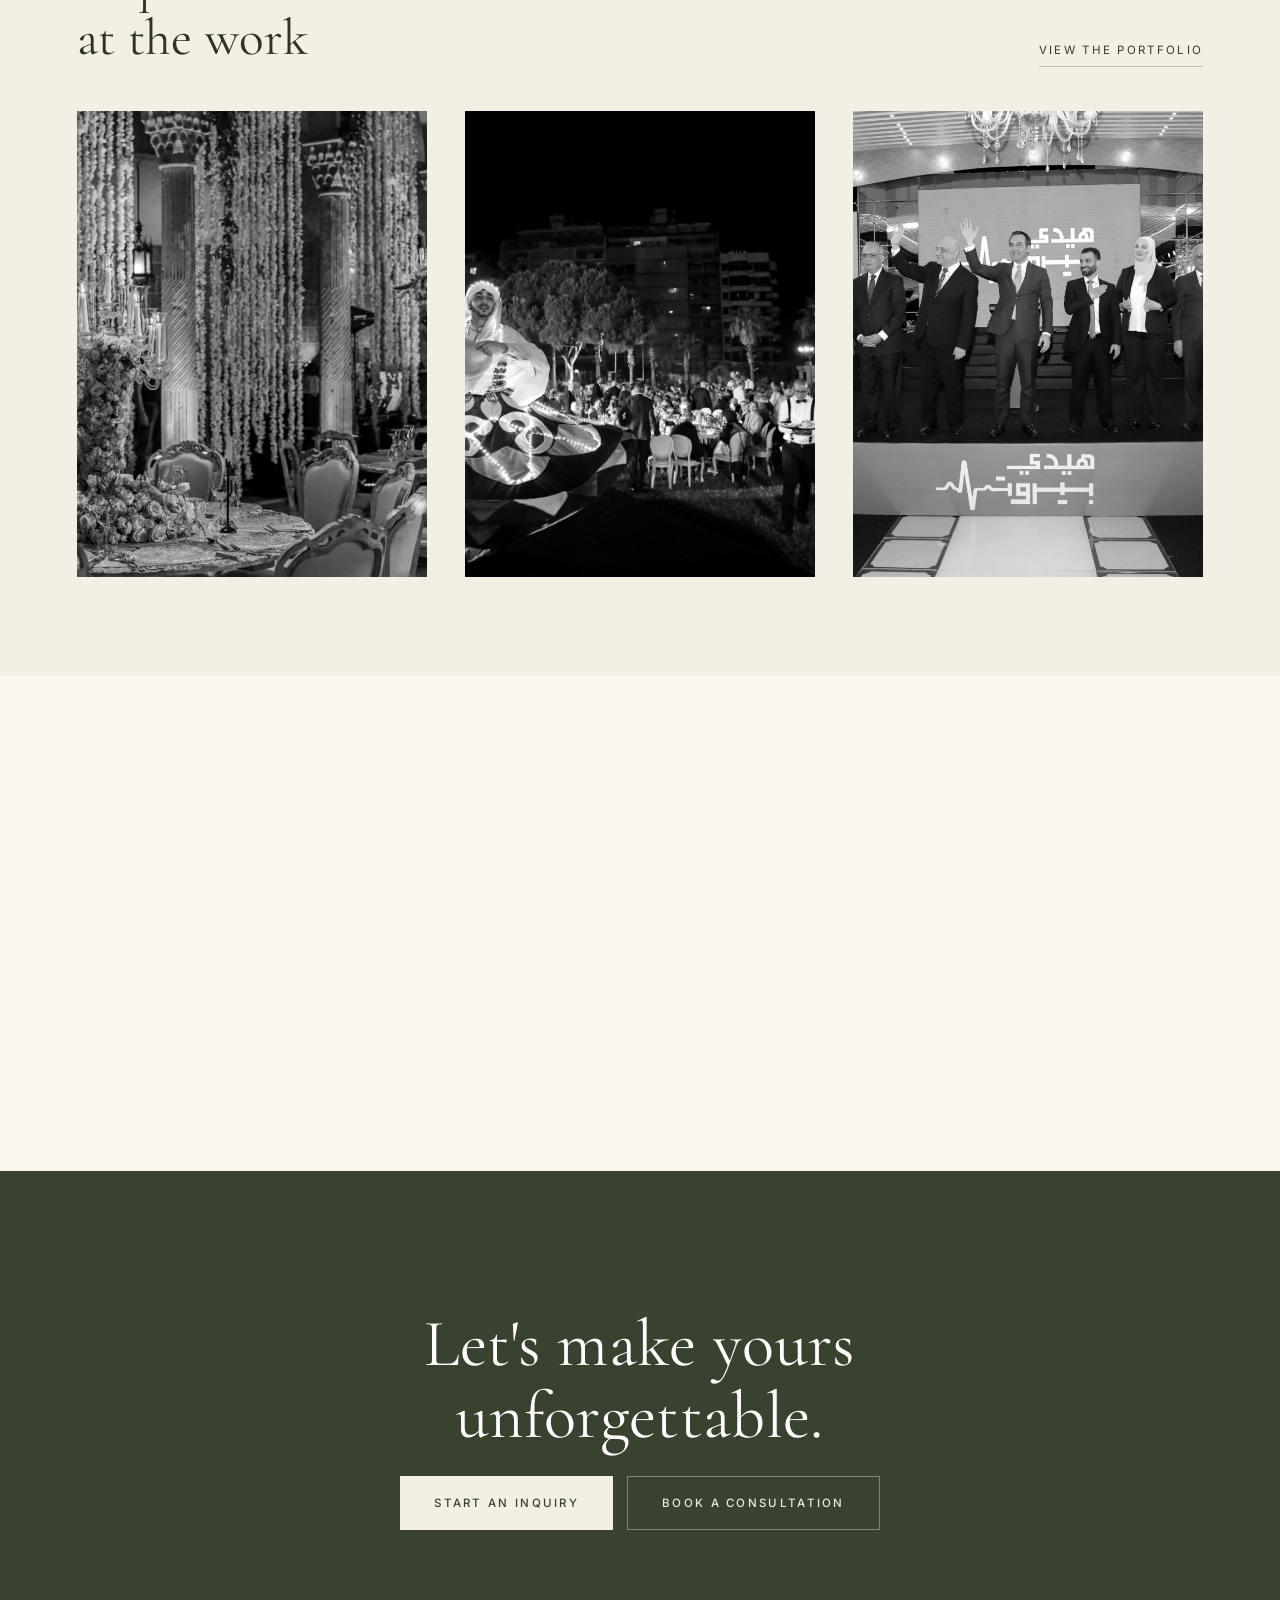
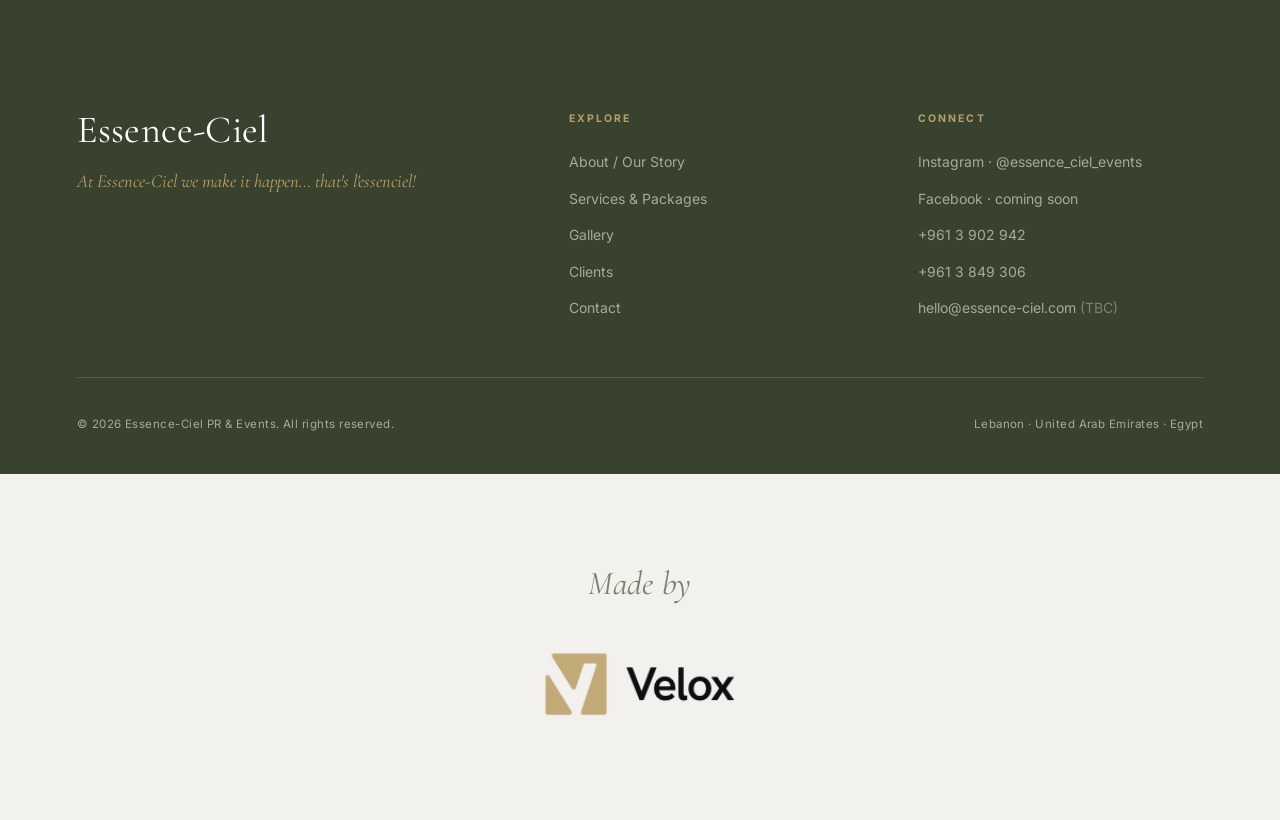
==== commit 99a0a9fb: "Add "Made by Velox" credit band with logo to all pages A seamless cream band below the footer on eve" ====
--- a/index.html
+++ b/index.html
@@ -154,6 +154,12 @@
   </div>
 </footer>
 
+<!-- MADE BY VELOX -->
+<section class="velox">
+  <span class="velox-made">Made by</span>
+  <img class="velox-logo" src="assets/img/velox-logo.png" alt="Velox" width="242" height="90">
+</section>
+
 <!-- LIVE CHAT -->
 <button class="chat-btn" id="chatBtn" aria-label="Chat with us"><svg viewBox="0 0 24 24" fill="none" stroke="currentColor" stroke-width="1.7" stroke-linecap="round" stroke-linejoin="round"><path d="M21 11.5a8.38 8.38 0 0 1-8.5 8.5 8.5 8.5 0 0 1-3.8-.9L3 21l1.9-5.7A8.38 8.38 0 0 1 4 11.5 8.5 8.5 0 0 1 12.5 3 8.38 8.38 0 0 1 21 11.5z"/></svg></button>
 <div class="chat-panel" id="chatPanel">
--- a/assets/css/style.css
+++ b/assets/css/style.css
@@ -237,3 +237,10 @@
 .foot-col a,.foot-col p{display:block;color:var(--on-dark-mut);font-size:14px;padding:6px 0;transition:color .35s}
 .foot-col a:hover{color:#fff}
 .foot-bottom{display:flex;justify-content:space-between;gap:16px;flex-wrap:wrap;margin-top:36px;font-size:11.5px;color:var(--on-dark-mut);letter-spacing:.04em}
+
+/* ---------- made by Velox ---------- */
+.velox{background:#F3F1ED;text-align:center;padding:clamp(48px,9vh,100px) var(--pad)}
+.velox-made{display:block;font-family:var(--f-serif);font-style:italic;font-size:clamp(1.35rem,2.6vw,2.1rem);color:var(--muted);margin-bottom:clamp(14px,2vw,22px);letter-spacing:.01em}
+.velox-logo{display:inline-block;height:clamp(60px,9vw,96px);width:auto;transition:transform .5s var(--e),opacity .4s}
+a.velox-logo-link{display:inline-block}
+a.velox-logo-link:hover .velox-logo{transform:translateY(-3px)}
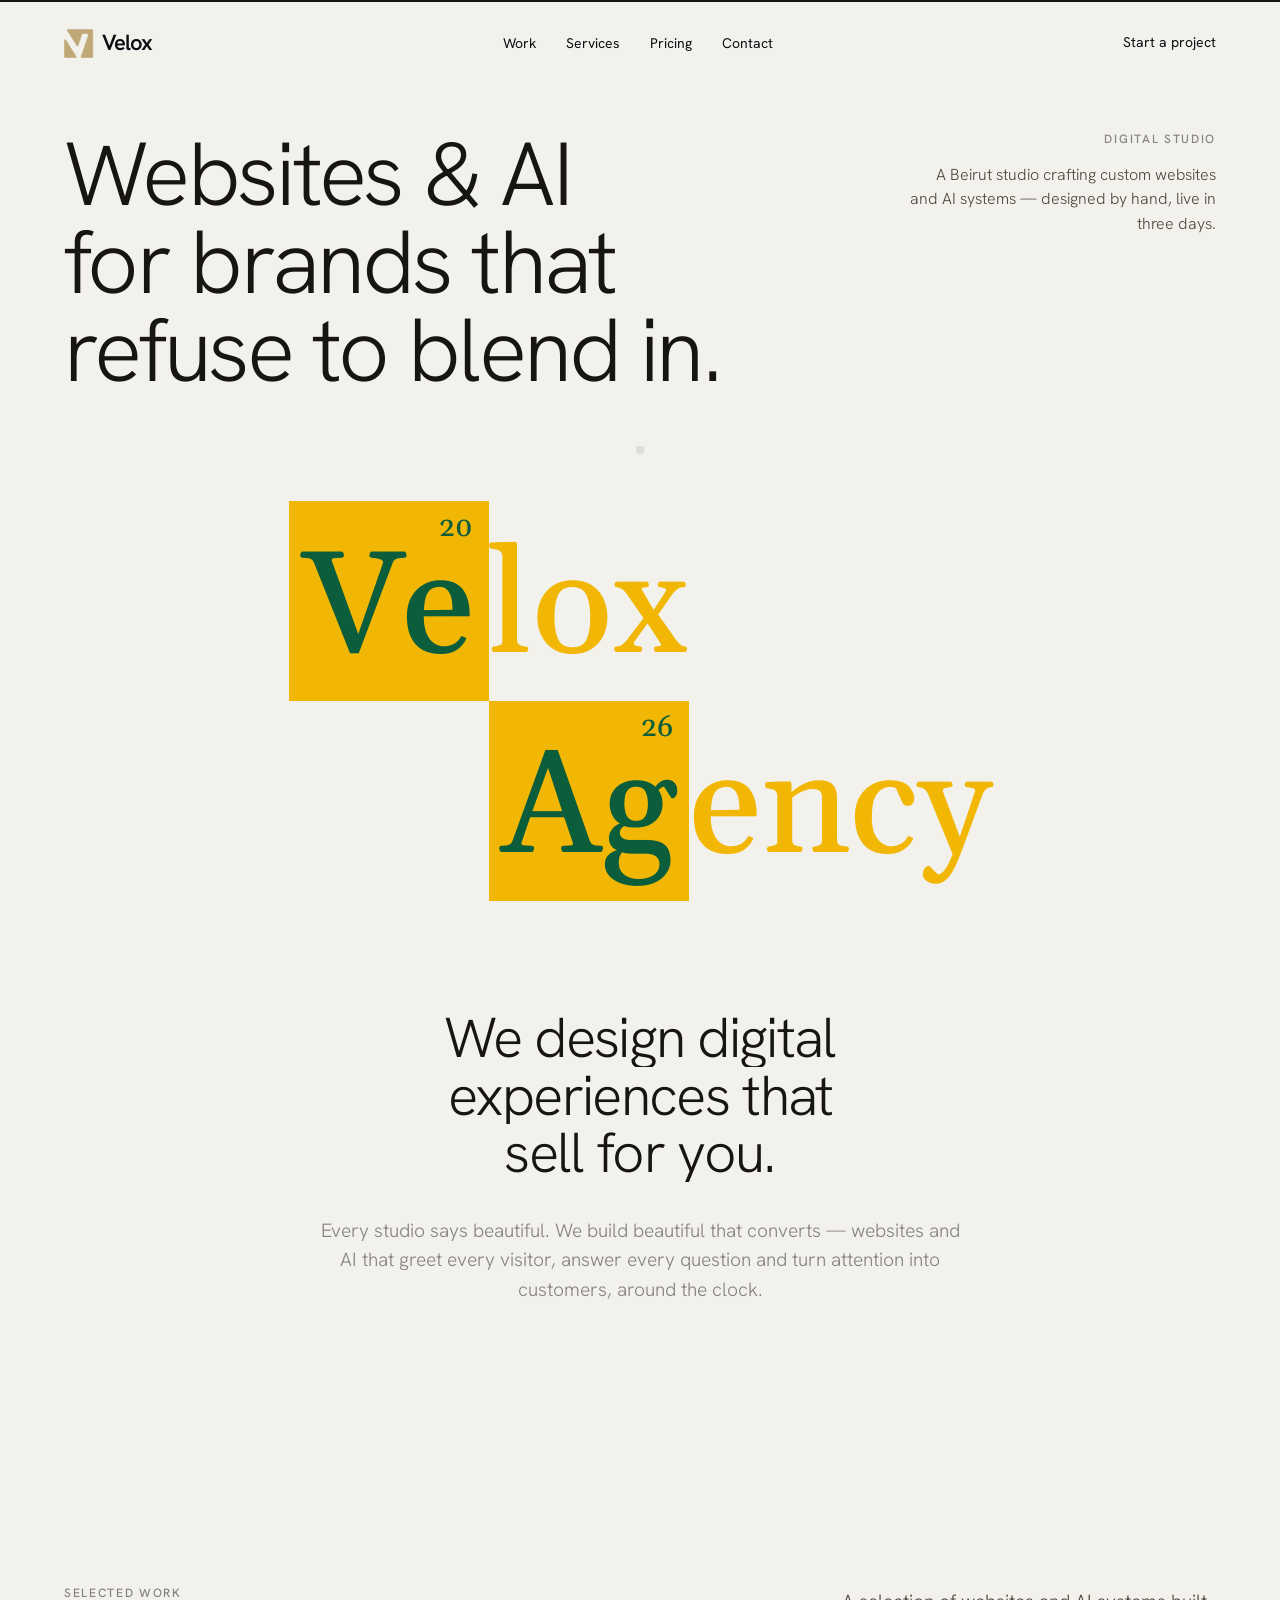
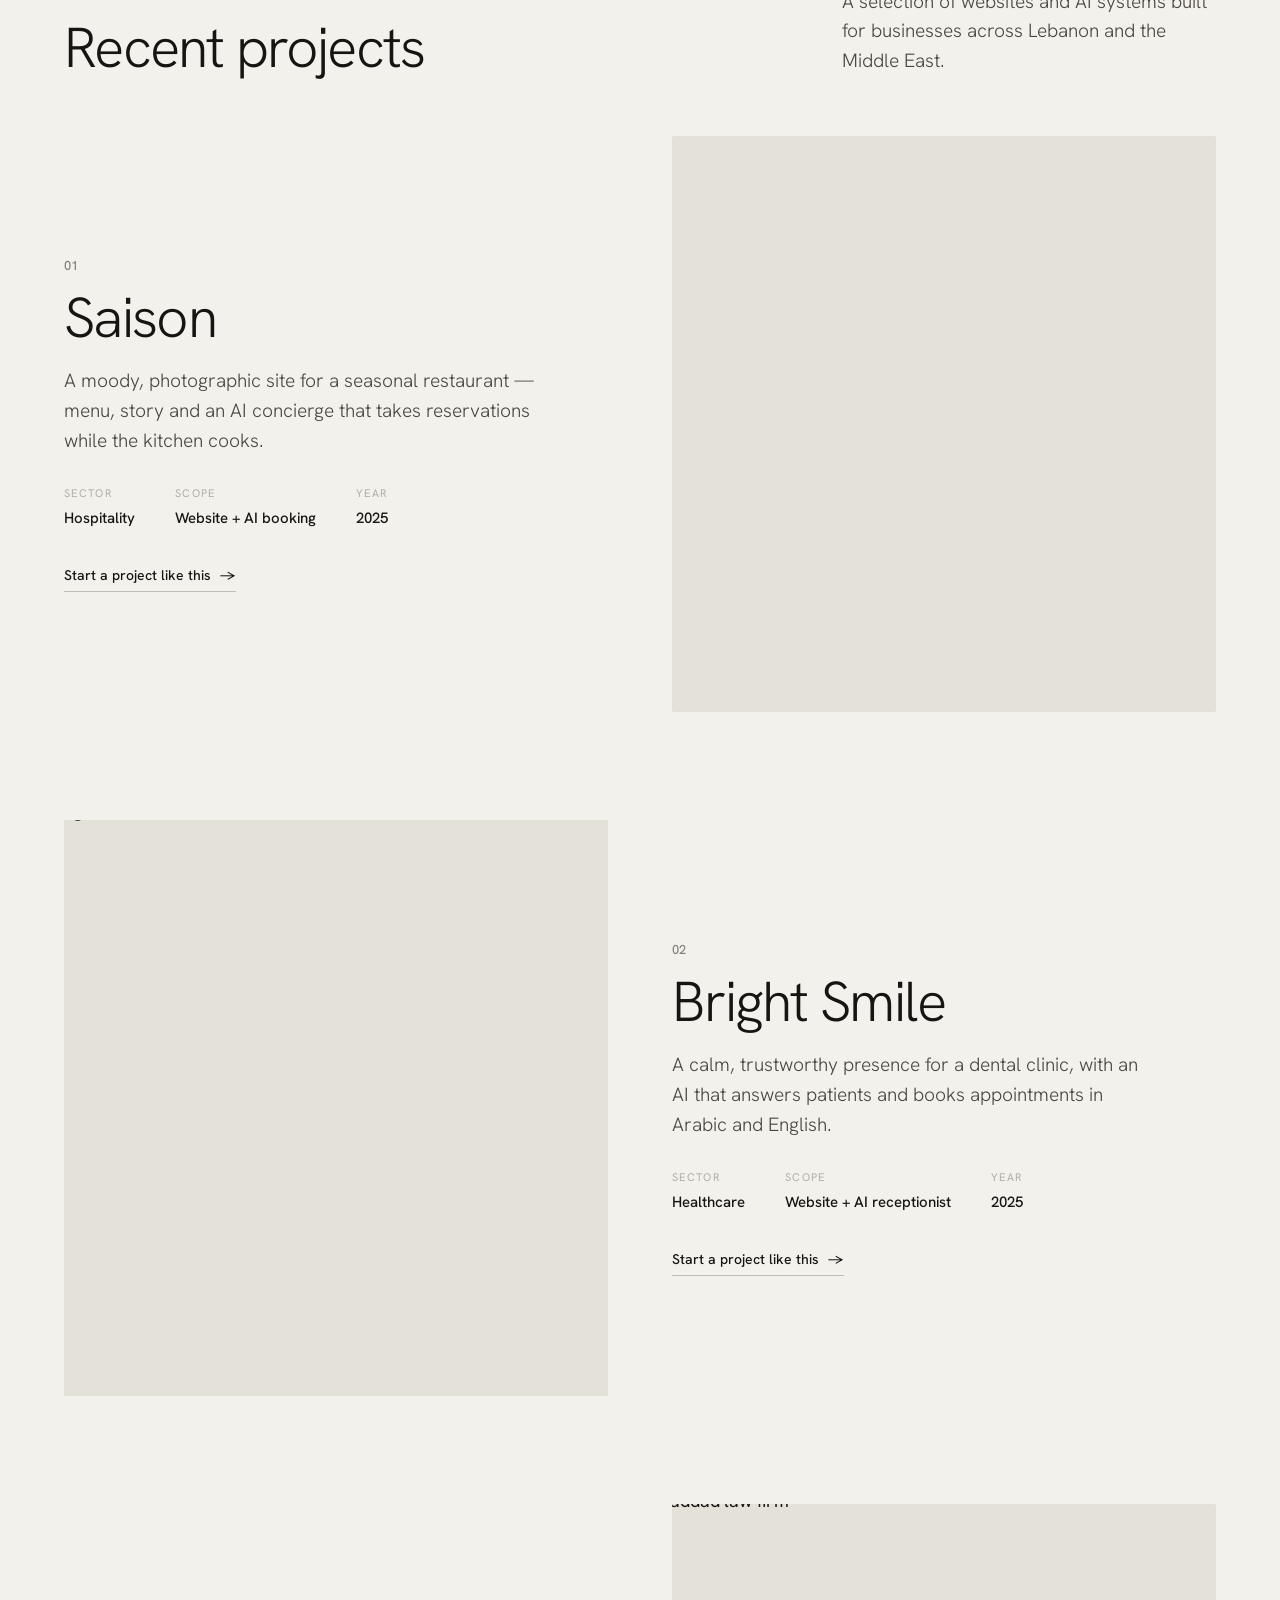
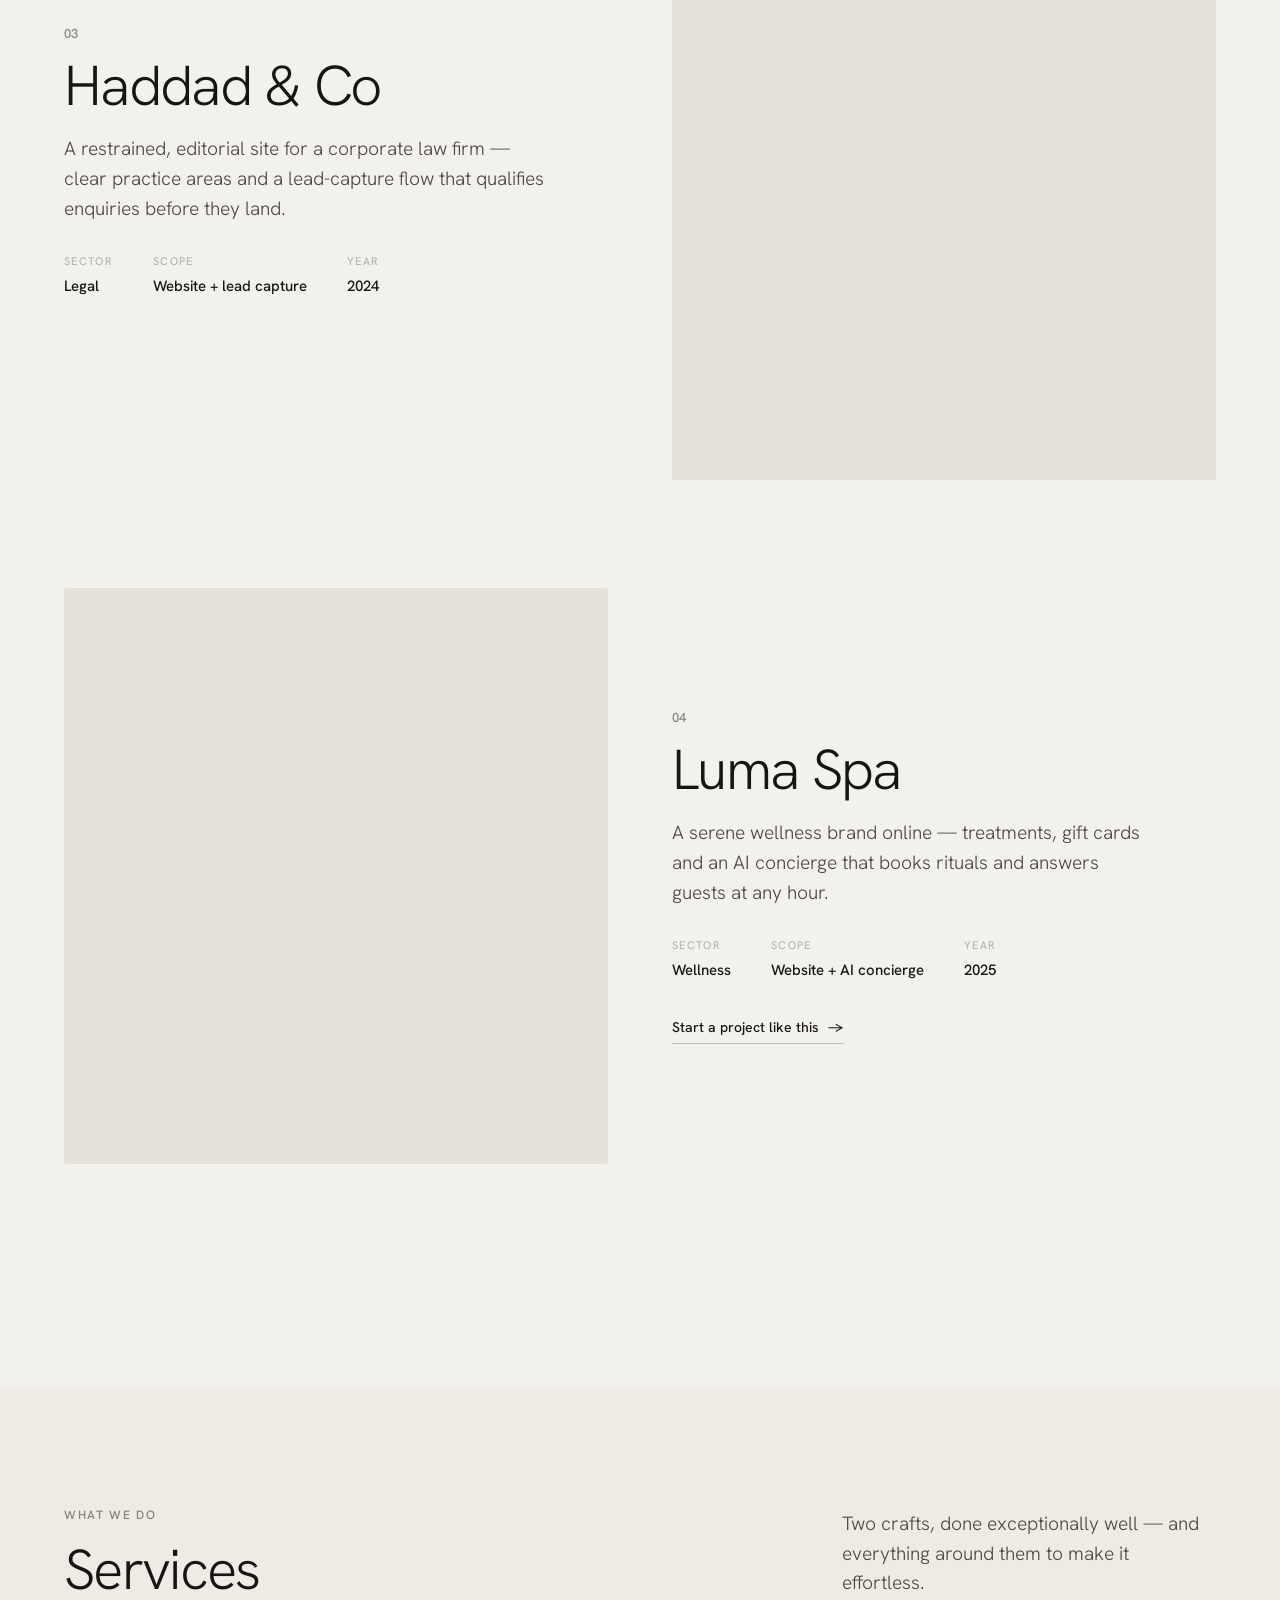
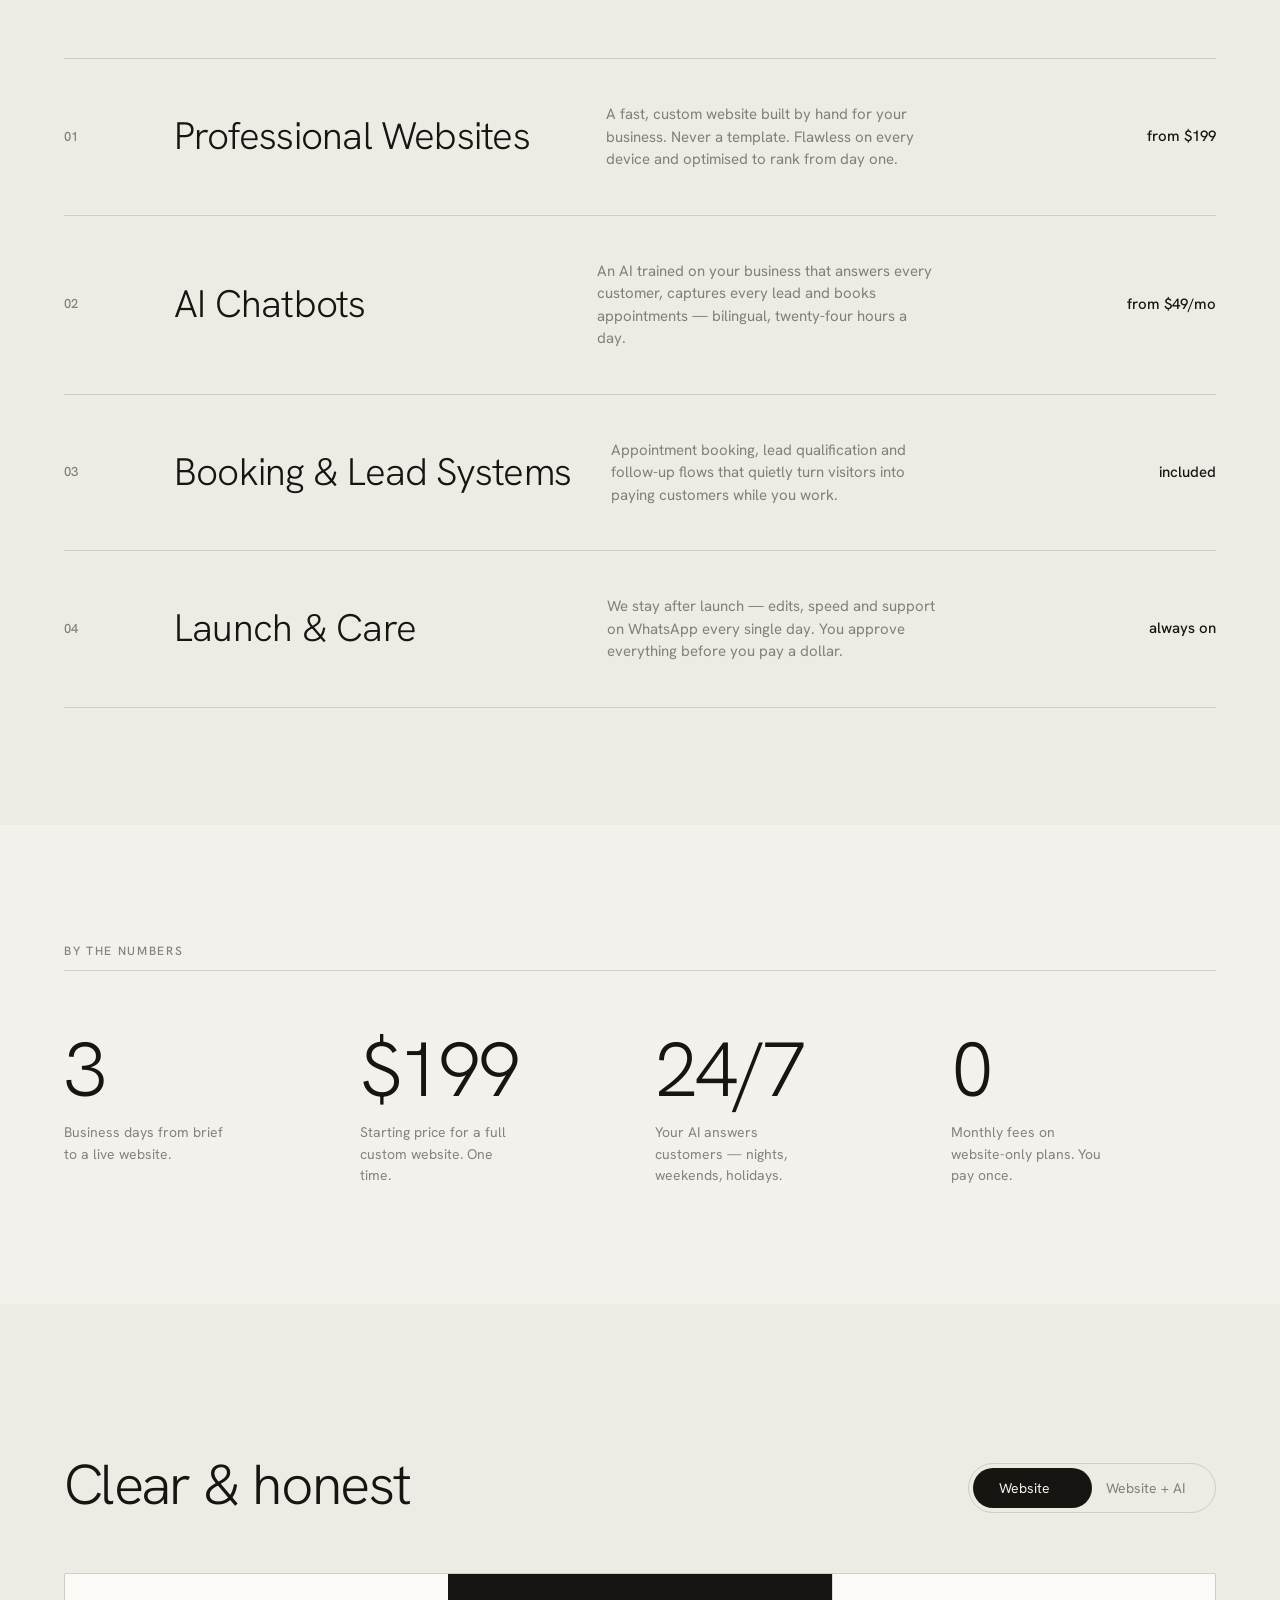
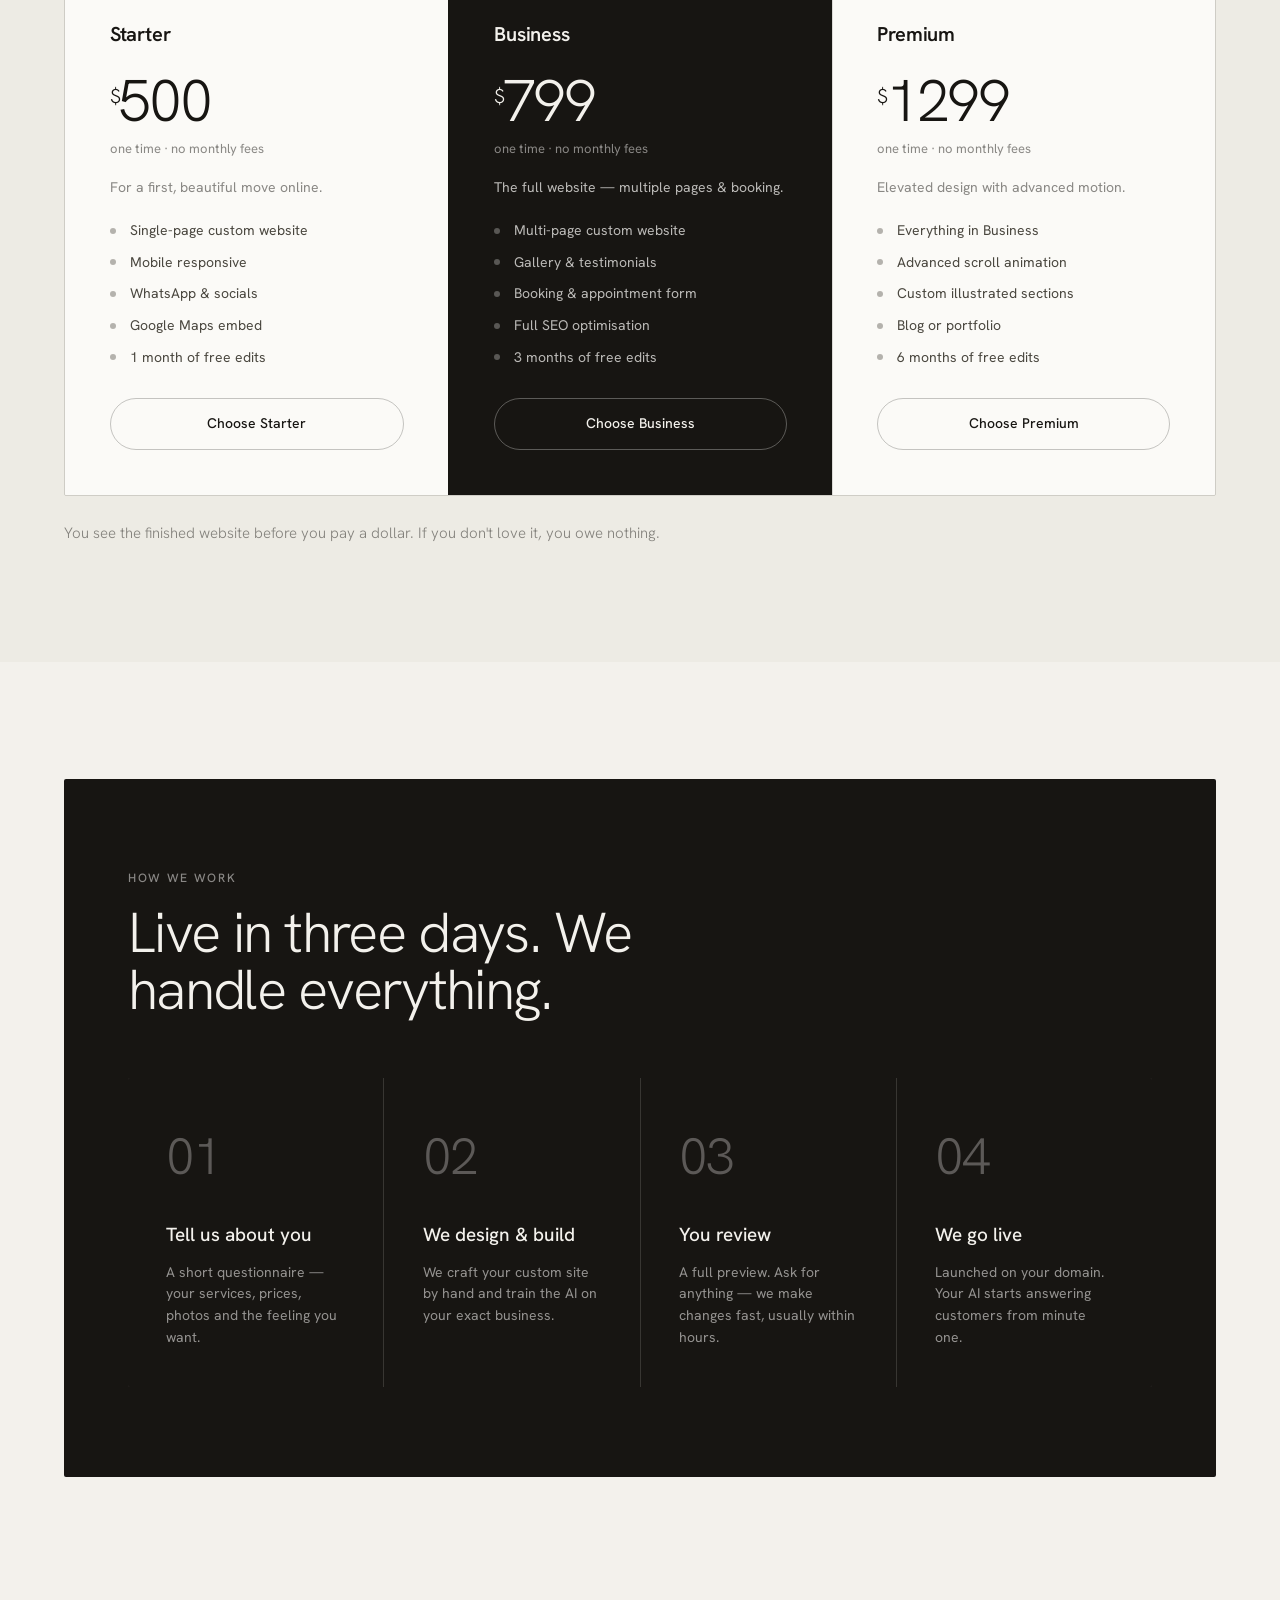
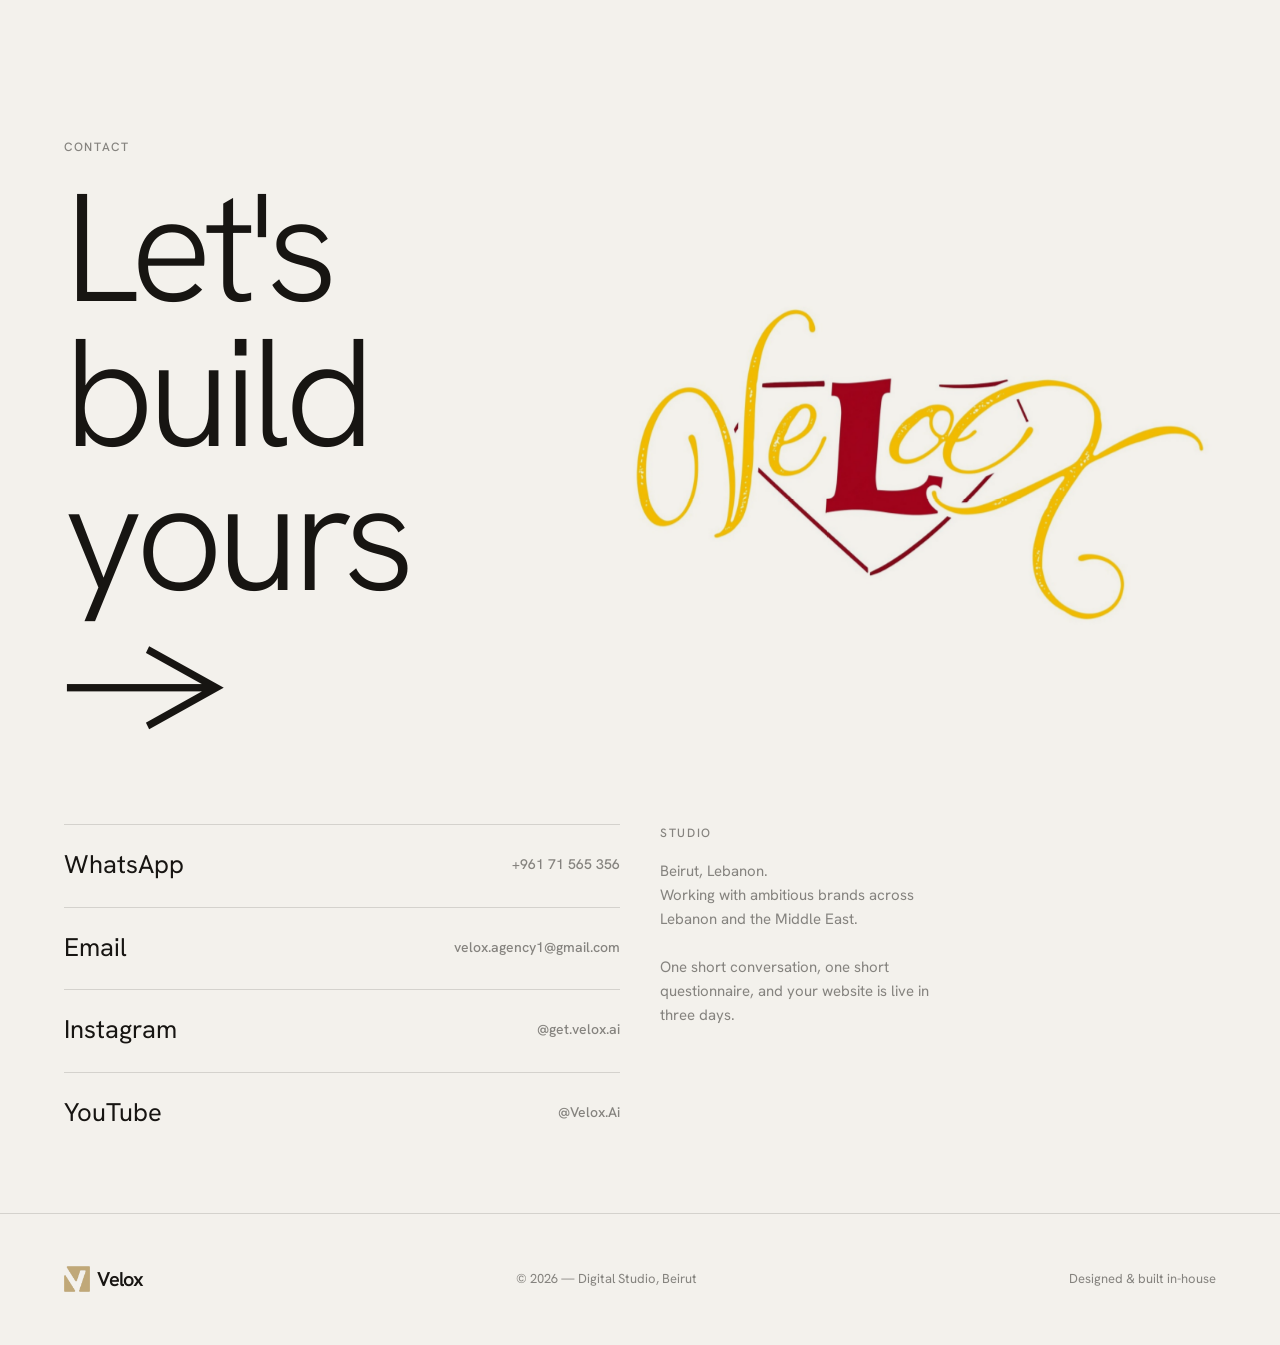
==== commit a25c782f: "Update pricing - Starter $199 -> $500 - Business $399 -> $799 - Premium $599 -> $1299 - Hybrid Start" ====
--- a/index.html
+++ b/index.html
@@ -1,177 +1,465 @@
-<!doctype html>
+<!DOCTYPE html>
 <html lang="en">
 <head>
+<link rel="icon" href="favicon.ico">
+<link rel="icon" type="image/png" sizes="32x32" href="favicon-32x32.png">
+<link rel="icon" type="image/png" sizes="16x16" href="favicon-16x16.png">
+<link rel="apple-touch-icon" href="apple-touch-icon.png">  
 <meta charset="UTF-8">
 <meta name="viewport" content="width=device-width, initial-scale=1.0">
-<title>Essence-Ciel PR &amp; Events, Concept, Coordination &amp; High-End Production</title>
-<meta name="description" content="Essence-Ciel PR &amp; Events, a boutique event house crafting custom, distinctly creative events across Lebanon, the UAE and beyond. At Essence-Ciel we make it happen… that's l'essenciel!">
-<link rel="icon" href="data:image/svg+xml,%3Csvg xmlns='http://www.w3.org/2000/svg' viewBox='0 0 100 100'%3E%3Crect width='100' height='100' rx='20' fill='%236E7D63'/%3E%3Cg fill='%23F4EFE5'%3E%3Cpolygon points='50,20 59,56 41,56'/%3E%3Cpolygon points='34,28 47,57 28,57'/%3E%3Cpolygon points='66,28 72,57 53,57'/%3E%3Cpolygon points='17,58 83,58 73,71 50,79 27,71'/%3E%3C/g%3E%3C/svg%3E">
-<link rel="preconnect" href="https://fonts.googleapis.com"><link rel="preconnect" href="https://fonts.gstatic.com" crossorigin>
-<link href="https://fonts.googleapis.com/css2?family=Cormorant+Garamond:ital,wght@0,400;0,500;0,600;1,400;1,500&family=Inter:wght@300;400;500&display=swap" rel="stylesheet">
-<link rel="stylesheet" href="assets/css/style.css">
+<title>Velox — Digital Studio · Websites & AI · Beirut</title>
+<meta name="description" content="Velox is a digital studio in Beirut building custom websites and AI systems for ambitious brands. Designed by hand. Live in 3 days.">
+<link rel="icon" href="favicon.png">
+<link rel="preconnect" href="https://fonts.googleapis.com">
+<link rel="preconnect" href="https://fonts.gstatic.com" crossorigin>
+<link href="https://fonts.googleapis.com/css2?family=Hanken+Grotesk:wght@300;400;500;600;700&display=swap" rel="stylesheet">
+<link href="https://fonts.googleapis.com/css2?family=Gelasio:wght@500;700&display=swap" rel="stylesheet">
+<style>
+:root{
+  --bg:#F3F1EC; --bg-2:#EDEBE4; --paper:#FBFAF7; --ink:#171512; --ink-70:#4A473F;
+  --dim:rgba(23,21,18,.5); --dim-2:rgba(23,21,18,.3); --line:rgba(23,21,18,.14); --line-2:rgba(23,21,18,.24);
+  --ph:#E4E1D8; --accent:#171512;
+  --f:'Hanken Grotesk',system-ui,sans-serif;
+  --e:cubic-bezier(.22,1,.36,1); --e2:cubic-bezier(.76,0,.24,1);
+  --pad:clamp(20px,5vw,64px);
+}
+*,*::before,*::after{margin:0;padding:0;box-sizing:border-box}
+html{scroll-behavior:auto}
+body{font-family:var(--f);font-weight:400;font-size:16px;line-height:1.55;color:var(--ink);background:var(--bg);overflow-x:hidden;-webkit-font-smoothing:antialiased;text-rendering:optimizeLegibility}
+::selection{background:var(--ink);color:var(--bg)}
+a,button{cursor:pointer;color:inherit;text-decoration:none}
+:focus-visible{outline:2px solid var(--ink);outline-offset:3px}
+img{max-width:100%;display:block}
+html.lenis,html.lenis body{height:auto}.lenis.lenis-smooth{scroll-behavior:auto!important}.lenis.lenis-stopped{overflow:hidden}
+
+/* type scale */
+.k{font-size:12px;font-weight:500;letter-spacing:.14em;text-transform:uppercase;color:var(--dim)}
+.display{font-weight:300;letter-spacing:-.03em;line-height:.98}
+.d-xl{font-size:clamp(48px,10vw,190px)}
+.d-lg{font-size:clamp(40px,7vw,120px)}
+.d-md{font-size:clamp(30px,4.4vw,66px);line-height:1.02}
+.body{font-size:clamp(17px,1.5vw,21px);font-weight:300;line-height:1.55;color:var(--ink-70)}
+
+/* reveal */
+.r{opacity:0;transform:translateY(30px);transition:opacity 1.1s var(--e),transform 1.1s var(--e)}
+.r.in{opacity:1;transform:none}
+.d1{transition-delay:.09s}.d2{transition-delay:.18s}.d3{transition-delay:.27s}.d4{transition-delay:.36s}
+.lines span{display:block;overflow:hidden}
+.lines span i{display:block;font-style:normal;transform:translateY(110%);transition:transform 1s var(--e)}
+.lines.in span:nth-child(1) i{transition-delay:.02s}.lines.in span:nth-child(2) i{transition-delay:.11s}.lines.in span:nth-child(3) i{transition-delay:.2s}.lines.in span:nth-child(4) i{transition-delay:.29s}
+.lines.in span i{transform:none}
+/* image reveal */
+.ph{position:relative;overflow:hidden;background:var(--ph)}
+.ph img{width:100%;height:100%;object-fit:cover;transition:transform 1.4s var(--e)}
+.ph::after{content:'';position:absolute;inset:0;background:var(--bg);transform-origin:top;transition:transform 1.2s var(--e2)}
+.ph.in::after{transform:scaleY(0)}
+.ph.in img{transform:scale(1.001)}
+.parx img{will-change:transform}
+
+/* preloader */
+.load{position:fixed;inset:0;z-index:1000;background:var(--bg);display:flex;align-items:flex-end;justify-content:space-between;padding:var(--pad);transition:opacity .8s var(--e),visibility .8s}
+.load.done{opacity:0;visibility:hidden}
+.load .lm{font-weight:600;font-size:clamp(40px,9vw,120px);letter-spacing:-.04em;line-height:.9}
+.load .lp{font-size:14px;font-weight:500;letter-spacing:.1em}
+.load-bar{position:fixed;left:0;top:0;height:2px;background:var(--ink);width:0;z-index:1001;transition:width .2s linear}
+
+/* cursor */
+.cd{position:fixed;top:0;left:0;width:9px;height:9px;border-radius:50%;background:var(--ink);pointer-events:none;z-index:900;transform:translate(-50%,-50%);display:none;transition:width .35s var(--e),height .35s var(--e),opacity .35s;mix-blend-mode:difference}
+@media(hover:hover) and (pointer:fine){.cd{display:block}.cd.hot{width:52px;height:52px;background:#fff}}
+
+/* nav */
+.nav{position:fixed;top:0;left:0;right:0;z-index:100;display:flex;align-items:center;justify-content:space-between;padding:26px var(--pad);mix-blend-mode:difference;color:#fff;transition:padding .5s var(--e)}
+.navbrand{position:fixed;top:0;left:0;padding:26px var(--pad);display:inline-flex;align-items:center;gap:.36em;font-size:22px;font-weight:600;letter-spacing:-.04em;line-height:1.55;z-index:101;pointer-events:none}
+.navbrand .ghost{visibility:hidden}
+.nav .logo{padding-left:1.72em}
+.nav .logo{font-weight:600;font-size:22px;letter-spacing:-.04em}
+.nav ul{display:flex;gap:30px;list-style:none}
+.nav a{font-size:14px;font-weight:400;position:relative}
+.nav a::after{content:'';position:absolute;left:0;bottom:-4px;width:0;height:1px;background:currentColor;transition:width .35s var(--e)}
+.nav a:hover::after{width:100%}
+.nav-r{display:flex;gap:30px;align-items:center}
+@media(max-width:820px){.nav ul{display:none}}
+
+/* section frame */
+.sec{padding:clamp(90px,13vh,170px) var(--pad);position:relative}
+.wrap{max-width:1560px;margin:0 auto}
+.hr{height:1px;background:var(--line);width:100%}
+
+/* HERO */
+.hero{display:flex;flex-direction:column;justify-content:flex-start;padding:130px var(--pad) 0}
+.hero-top{display:flex;justify-content:space-between;align-items:flex-start;gap:30px;flex-wrap:wrap}
+.hero-h{max-width:16ch}
+.hero-meta{text-align:right;max-width:34ch}
+.hero-img{margin:clamp(90px,12vh,160px) 0;height:auto;border-radius:2px}
+.hero-scroll{position:absolute;left:var(--pad);bottom:34px;font-size:12px;letter-spacing:.12em;text-transform:uppercase;color:var(--dim);display:flex;align-items:center;gap:10px}
+.hero-scroll::before{content:'';width:26px;height:1px;background:var(--ink);display:inline-block}
+
+/* STATEMENT */
+.statement{padding:0 var(--pad) clamp(110px,18vh,220px)}
+.statement p{max-width:24ch;margin:0 auto;text-align:center}
+.statement .body{max-width:60ch;margin:34px auto 0;text-align:center;color:var(--dim)}
+
+/* WORK */
+.work-head{display:flex;justify-content:space-between;align-items:flex-end;gap:30px;flex-wrap:wrap;margin-bottom:60px}
+.proj{display:grid;grid-template-columns:1fr 1fr;gap:clamp(30px,5vw,90px);align-items:center;margin-bottom:clamp(80px,12vh,150px)}
+.proj:nth-child(even) .proj-img{order:2}
+.proj-img{height:min(64vh,640px);border-radius:2px}
+.proj-info .num{font-size:13px;font-weight:500;color:var(--dim)}
+.proj-info h3{font-weight:300;letter-spacing:-.03em;font-size:clamp(34px,4.4vw,64px);line-height:1;margin:14px 0 20px}
+.proj-info .body{max-width:44ch}
+.proj-meta{display:flex;gap:40px;margin-top:30px;flex-wrap:wrap}
+.proj-meta div span{display:block}
+.proj-meta .lbl{font-size:11px;letter-spacing:.12em;text-transform:uppercase;color:var(--dim-2);margin-bottom:5px}
+.proj-meta .val{font-size:15px;font-weight:500}
+.proj-link{display:inline-flex;align-items:center;gap:9px;margin-top:34px;font-size:14px;font-weight:500;border-bottom:1px solid var(--line-2);padding-bottom:5px;transition:gap .35s var(--e)}
+.proj-link:hover{gap:16px}
+
+/* SERVICES list */
+.srv{border-top:1px solid var(--line)}
+.srv-row{display:grid;grid-template-columns:80px 1.1fr 1.4fr auto;gap:30px;align-items:center;padding:clamp(28px,4vw,44px) 0;border-bottom:1px solid var(--line);transition:padding-left .5s var(--e),background .5s}
+.srv-row:hover{padding-left:20px}
+.srv-row .n{font-size:13px;font-weight:500;color:var(--dim)}
+.srv-row h3{font-weight:300;letter-spacing:-.02em;font-size:clamp(26px,3vw,42px);line-height:1.02}
+.srv-row p{font-size:15px;color:var(--dim);line-height:1.5;max-width:42ch}
+.srv-row .price{font-size:15px;font-weight:500;white-space:nowrap}
+@media(max-width:900px){.srv-row{grid-template-columns:1fr;gap:12px}.srv-row .n{display:none}}
+
+/* FIGURES */
+.figs{display:grid;grid-template-columns:repeat(4,1fr);gap:30px;border-top:1px solid var(--line);padding-top:60px}
+.fig .v{font-weight:300;font-size:clamp(48px,6vw,92px);letter-spacing:-.04em;line-height:1}
+.fig .l{font-size:14px;color:var(--dim);margin-top:14px;max-width:20ch}
+@media(max-width:820px){.figs{grid-template-columns:1fr 1fr;gap:40px 30px}}
+
+/* PRICING */
+.price-grid{display:grid;grid-template-columns:repeat(3,1fr);gap:0;border:1px solid var(--line);border-radius:2px;overflow:hidden;margin-top:50px}
+.tabs{display:inline-flex;gap:4px;margin-top:30px;border:1px solid var(--line);border-radius:100px;padding:4px;position:relative}
+.tabs .glide{position:absolute;top:4px;bottom:4px;left:4px;width:calc(50% - 4px);background:var(--ink);border-radius:100px;transition:transform .5s var(--e2)}
+.tabs.alt .glide{transform:translateX(100%)}
+.tabs button{position:relative;z-index:2;border:none;background:none;font-family:var(--f);font-size:14px;padding:11px 26px;border-radius:100px;color:var(--dim);transition:color .4s}
+.tabs button.on{color:var(--bg)}
+.grid-set{display:none}.grid-set.on{display:block}
+.pcol{padding:clamp(34px,3.5vw,48px);border-left:1px solid var(--line);background:var(--paper);display:flex;flex-direction:column;transition:background .4s}
+.pcol:first-child{border-left:none}
+.pcol:hover{background:#fff}
+.pcol.feat{background:var(--ink);color:var(--bg)}
+.pcol.feat .pd,.pcol.feat li{color:rgba(251,250,247,.72)}
+.pcol .pn{font-size:20px;font-weight:600;letter-spacing:-.01em}
+.pcol .amt{font-weight:300;font-size:clamp(46px,4.6vw,68px);letter-spacing:-.04em;margin-top:22px;line-height:1}
+.pcol .amt sup{font-size:.34em;vertical-align:.9em}
+.pcol .fr{font-size:13px;color:var(--dim);margin-top:8px}
+.pcol.feat .fr{color:rgba(251,250,247,.5)}
+.pcol .pd{font-size:14px;color:var(--dim);margin:18px 0 22px;line-height:1.5}
+.pcol ul{list-style:none;display:flex;flex-direction:column;gap:10px;margin-bottom:30px}
+.pcol li{font-size:14px;color:var(--ink-70);padding-left:20px;position:relative}
+.pcol li::before{content:'';position:absolute;left:0;top:.55em;width:6px;height:6px;border-radius:50%;background:currentColor;opacity:.4}
+.pcol .pbtn{margin-top:auto;display:inline-flex;align-items:center;justify-content:center;gap:8px;padding:14px;border:1px solid var(--line-2);border-radius:100px;font-size:14px;font-weight:500;transition:background .4s,color .4s,border-color .4s}
+.pcol .pbtn:hover{background:var(--ink);color:var(--bg);border-color:var(--ink)}
+.pcol.feat .pbtn{border-color:rgba(251,250,247,.3)}.pcol.feat .pbtn:hover{background:var(--bg);color:var(--ink)}
+.pmo{display:inline-block;font-size:12px;font-weight:500;border:1px solid var(--line-2);padding:5px 12px;border-radius:100px;margin-top:12px;align-self:flex-start}
+.pcol.feat .pmo{border-color:rgba(251,250,247,.3)}
+@media(max-width:900px){.price-grid{grid-template-columns:1fr}.pcol{border-left:none;border-top:1px solid var(--line)}.pcol:first-child{border-top:none}}
+
+/* APPROACH */
+.approach{background:var(--ink);color:var(--bg);border-radius:2px;overflow:hidden}
+.approach .wrap{padding:clamp(70px,10vh,120px) var(--pad)}
+.approach .k{color:rgba(251,250,247,.5)}
+.appr-grid{display:grid;grid-template-columns:repeat(4,1fr);gap:1px;background:rgba(251,250,247,.14);margin-top:60px;border-radius:2px;overflow:hidden}
+.appr{background:var(--ink);padding:clamp(30px,3vw,44px)}
+.appr .n{font-weight:300;font-size:clamp(40px,4vw,60px);letter-spacing:-.04em;color:rgba(251,250,247,.3)}
+.appr h4{font-size:19px;font-weight:500;margin:24px 0 12px}
+.appr p{font-size:14px;color:rgba(251,250,247,.55);line-height:1.55}
+@media(max-width:900px){.appr-grid{grid-template-columns:1fr 1fr}}
+@media(max-width:560px){.appr-grid{grid-template-columns:1fr}}
+
+/* CONTACT */
+.contact{padding:clamp(110px,16vh,200px) var(--pad) 0}
+.contact .big{font-weight:300;letter-spacing:-.04em;line-height:.94;font-size:clamp(52px,12vw,220px)}
+.contact .big a{display:inline-flex;align-items:center;gap:.15em;transition:color .4s}
+.contact .big a:hover{color:var(--dim)}
+.contact-hero{display:flex;align-items:center;justify-content:space-between;gap:clamp(24px,4vw,64px);flex-wrap:wrap;margin-top:20px}
+.contact-hero .big{margin-top:0;flex:1 1 420px}
+.script-logo{flex:0 0 auto;width:min(46vw,600px);height:auto;mix-blend-mode:multiply}
+@media(max-width:820px){.contact-hero{justify-content:center}.script-logo{width:82%;max-width:460px;margin-top:10px}}
+.contact-grid{display:grid;grid-template-columns:1fr 1fr;gap:40px;margin-top:70px;padding-bottom:60px}
+.contact-links{display:flex;flex-direction:column;gap:2px}
+.clink{display:flex;justify-content:space-between;align-items:center;padding:20px 0;border-top:1px solid var(--line);font-size:clamp(18px,2vw,26px);font-weight:400;transition:padding-left .4s var(--e)}
+.clink:hover{padding-left:14px}
+.clink span:last-child{color:var(--dim);font-size:14px;font-weight:500}
+.contact-note{max-width:34ch;color:var(--dim);font-size:15px;line-height:1.6}
+.contact-note .k{margin-bottom:16px}
+@media(max-width:820px){.contact-grid{grid-template-columns:1fr;gap:30px}}
+
+/* FOOTER */
+footer{padding:50px var(--pad);display:flex;justify-content:space-between;align-items:center;gap:20px;flex-wrap:wrap;border-top:1px solid var(--line);font-size:13px;color:var(--dim)}
+footer .fl{font-weight:600;font-size:20px;letter-spacing:-.03em;color:var(--ink)}
+
+.logo,.fl{display:inline-flex;align-items:center;gap:.34em}
+.brandmark{height:1.32em;aspect-ratio:359/360;background:url('[data-uri]') center/contain no-repeat;display:inline-block;flex:0 0 auto}
+@media(prefers-reduced-motion:reduce){*,*::before,*::after{animation:none!important;transition-duration:.01ms!important}.r,.lines span i{opacity:1!important;transform:none!important}.ph::after{transform:scaleY(0)}}
+
+/* Velox Agency logo (replaces hero image) — blends with page, connected tails */
+.logo-tile{background:var(--bg);display:flex;align-items:center;justify-content:center}
+.velox-logo{width:min(92%,1000px);container-type:inline-size;font-family:'Gelasio',Georgia,serif;font-weight:500;line-height:1;text-align:center}
+.vl-mark{display:inline-block;text-align:left}
+.vl-row{display:flex;align-items:flex-start}
+.vl-row2{margin-left:20cqw}
+.vl-tile{position:relative;flex:none;width:20cqw;height:20cqw;background:#F2B705;box-sizing:border-box;display:flex;align-items:center;justify-content:center;padding-top:1.6cqw}
+.vl-sym{font-size:14.5cqw;line-height:1;color:#0B5D3B}
+.vl-sup{position:absolute;top:1.3cqw;right:1.6cqw;font-size:2.8cqw;line-height:1;color:#0B5D3B}
+.vl-tail{font-size:14.5cqw;line-height:1;color:#F2B705;height:20cqw;display:flex;align-items:center;padding-top:1.6cqw;box-sizing:border-box}
+</style>
 </head>
 <body>
-
-<!-- NAV -->
-<header class="nav">
-  <a class="brand" href="index.html">
-    <span class="mk"><svg viewBox="0 0 100 100" fill="currentColor"><polygon points="50,20 59,56 41,56"/><polygon points="34,28 47,57 28,57" opacity=".8"/><polygon points="66,28 72,57 53,57" opacity=".8"/><polygon points="21,38 35,58 17,58" opacity=".62"/><polygon points="79,38 83,58 65,58" opacity=".62"/><polygon points="17,58 83,58 73,71 50,79 27,71"/></svg></span>
-    <span class="wm"><b>Essence-Ciel</b><small>PR &amp; Events</small></span>
-  </a>
-  <nav class="nav-links">
-    <a href="index.html">Home</a><a href="about.html">About</a><a href="services.html">Services</a><a href="gallery.html">Gallery</a><a href="clients.html">Clients</a><a href="contact.html">Contact</a>
-  </nav>
-  <button class="burger" aria-label="Menu"><span></span><span></span><span></span></button>
-</header>
-<div class="mmenu">
-  <a href="index.html">Home</a><a href="about.html">About</a><a href="services.html">Services</a><a href="gallery.html">Gallery</a><a href="clients.html">Clients</a><a href="contact.html">Contact</a>
-  <div class="mfoot">Lebanon · United Arab Emirates · Egypt<br>@essence_ciel_events</div>
-</div>
-
+<div class="load-bar" id="loadBar"></div>
+<div class="load" id="load"><div class="lm">Velox</div><div class="lp" id="loadP">0 — 100</div></div>
+<div class="cd" id="cd" aria-hidden="true"></div>
+
+<nav class="nav" id="nav">
+  <a class="logo" href="#top">Velox</a>
+  <ul><li><a href="#work">Work</a></li><li><a href="#services">Services</a></li><li><a href="#pricing">Pricing</a></li><li><a href="#contact">Contact</a></li></ul>
+  <div class="nav-r"><a href="https://wa.me/96171565356" target="_blank" rel="noopener">Start a project</a></div>
+</nav>
+<div class="navbrand" aria-hidden="true"><i class="brandmark"></i><span class="ghost">Velox</span></div>
+
+<main>
 <!-- HERO -->
-<section class="hero">
-  <div class="hero-bg"><img src="assets/img/hall-lights.jpg" alt="An Essence-Ciel production"></div>
-  <div class="hero-veil"></div>
-  <div class="hero-content">
-    <p class="kicker">Essence-Ciel · PR &amp; Events · Est. 2011</p>
-    <h1 class="d-xl" style="margin:20px 0 0">Event concept, coordination<br>and high-end production.</h1>
-    <p class="lead" style="max-width:52ch;margin:24px auto 0;color:rgba(255,255,255,.85)">A boutique event house creating custom, distinctly creative events across Lebanon, the UAE and beyond, with twelve years of experience.</p>
-    <div style="display:flex;gap:14px;justify-content:center;flex-wrap:wrap;margin-top:34px">
-      <a href="services.html" class="btn btn-outline" style="border-color:rgba(255,255,255,.5);color:#fff">Explore Services</a>
-      <a href="contact.html" class="btn btn-solid">Start an Inquiry</a>
-    </div>
-  </div>
-  <a href="#intro" class="scroll-cue">Scroll<span class="ln"></span></a>
-</section>
-
-<!-- INTRO / WHO WE ARE -->
-<section class="section center" id="intro">
-  <div class="narrow">
-    <p class="kicker reveal">Who We Are</p>
-    <div class="rule reveal"></div>
-    <p class="body-serif reveal d1">We craft every event to reflect the personality of our client, their preferences, their taste, their values, expressed in every detail. We focus on the holistic experience, and we make memories that last forever.</p>
-    <p class="lead muted reveal d2" style="margin-top:26px">A professional event management company specialized in concept creation, event management and high-end production, with a wealth of twelve years of experience delivering custom-made and distinctly creative events in Lebanon and beyond. We bring all the solutions you could need, and still, we remain niche.</p>
-    <div class="reveal d3" style="margin-top:34px"><a href="about.html" class="link-ul">Our Story</a></div>
-  </div>
-</section>
-
-<!-- SERVICES PREVIEW -->
-<section class="section soft">
-  <div class="container">
-    <div class="center" style="margin-bottom:56px">
-      <p class="kicker reveal">What We Offer</p>
-      <h2 class="d-md reveal d1" style="margin-top:16px">A full house of solutions</h2>
-    </div>
-    <div class="svc-grid">
-      <div class="svc reveal"><span class="no">01</span><h3 class="serif">Event Creation</h3><p>Original concepts built around your story, a distinct idea, designed detail by detail.</p></div>
-      <div class="svc reveal d1"><span class="no">02</span><h3 class="serif">Event Coordination</h3><p>Every moving part, held together with calm precision from first light to last dance.</p></div>
-      <div class="svc reveal d2"><span class="no">03</span><h3 class="serif">Planning &amp; Execution</h3><p>Impeccable planning and flawless on-the-day delivery, under the tightest deadlines.</p></div>
-      <div class="svc reveal d3"><span class="no">04</span><h3 class="serif">Corporate Events &amp; PR</h3><p>Launches, conferences and gala dinners, with the public-relations craft to match.</p></div>
-    </div>
-    <div class="center reveal" style="margin-top:48px"><a href="services.html" class="link-ul">All Services &amp; Expertise</a></div>
-  </div>
-</section>
-
-<!-- SIGNATURE / STATS -->
-<section class="section dark center">
-  <div class="container">
-    <p class="kicker reveal">Trusted at the highest level</p>
-    <h2 class="d-md reveal d1" style="margin:16px auto 12px;max-width:20ch">Events for presidents, international organizations and luxury brands.</h2>
-    <div class="facts reveal d2" style="margin-top:52px">
-      <div class="fact"><div class="v serif">Est. 2011</div><div class="l">Founded in Beirut</div></div>
-      <div class="fact-sep"></div>
-      <div class="fact"><div class="v serif">Lebanon · UAE · Egypt</div><div class="l">Where we operate</div></div>
-      <div class="fact-sep"></div>
-      <div class="fact"><div class="v serif">Eight fields</div><div class="l">Of event expertise</div></div>
-    </div>
-  </div>
-</section>
-
-<!-- GALLERY TEASER -->
-<section class="section">
-  <div class="container">
-    <div class="two" style="align-items:end;margin-bottom:44px">
-      <div><p class="kicker reveal">Selected Work</p><h2 class="d-md reveal d1" style="margin-top:16px">A quiet look<br>at the work</h2></div>
-      <div style="text-align:right" class="reveal d2"><a href="gallery.html" class="link-ul">View the Portfolio</a></div>
-    </div>
-    <div class="svc-grid" style="grid-template-columns:repeat(3,1fr)">
-      <div class="ph mono reveal" style="aspect-ratio:3/4"><img src="assets/img/wedding-1.jpg" alt="Wedding celebration"></div>
-      <div class="ph mono reveal d1" style="aspect-ratio:3/4"><img src="assets/img/festival-3.jpg" alt="Festival production"></div>
-      <div class="ph mono reveal d2" style="aspect-ratio:3/4"><img src="assets/img/corporate-1.jpg" alt="Corporate gala"></div>
-    </div>
-  </div>
-</section>
-
-<!-- CLIENTS & PARTNERS -->
-<section class="section soft center">
-  <div class="container">
-    <p class="kicker reveal">Selected Clients &amp; Partners</p>
-    <h2 class="d-md reveal d1" style="margin:16px auto 40px;max-width:22ch">Trusted by organizations across the region</h2>
-    <div class="partner-row reveal d2">
-      <span>UNDP</span><span>GIZ</span><span>American University of Beirut</span><span>Four Seasons Hotel</span><span>Phoenicia InterContinental</span><span>Kempinski</span>
-    </div>
-    <div class="reveal d2" style="margin-top:42px"><a href="clients.html" class="link-ul">All Clients &amp; Partners</a></div>
-  </div>
-</section>
-
-<!-- CTA -->
-<section class="section dark center">
-  <div class="narrow">
-    <p class="kicker reveal">Begin</p>
-    <h2 class="d-lg reveal d1" style="margin:18px 0 24px">Let's make yours<br>unforgettable.</h2>
-    <div class="reveal d2" style="display:flex;gap:14px;justify-content:center;flex-wrap:wrap">
-      <a href="contact.html" class="btn btn-solid" style="background:var(--cream);color:var(--sage-deep)">Start an Inquiry</a>
-      <a href="contact.html#book" class="btn btn-outline">Book a Consultation</a>
-    </div>
-  </div>
-</section>
-
-<!-- FOOTER -->
-<footer class="footer">
-  <div class="container">
-    <div class="foot-top">
-      <div>
-        <h3 class="serif">Essence-Ciel</h3>
-        <p class="tag serif">At Essence-Ciel we make it happen… that's l'essenciel!</p>
-      </div>
-      <div class="foot-col">
-        <h5>Explore</h5>
-        <a href="about.html">About / Our Story</a><a href="services.html">Services &amp; Packages</a><a href="gallery.html">Gallery</a><a href="clients.html">Clients</a><a href="contact.html">Contact</a>
-      </div>
-      <div class="foot-col">
-        <h5>Connect</h5>
-        <a href="https://instagram.com/essence_ciel_events" target="_blank" rel="noopener">Instagram · @essence_ciel_events</a>
-        <a href="#" rel="noopener">Facebook · coming soon</a>
-        <a href="tel:+9613902942">+961 3 902 942</a>
-        <a href="tel:+9613849306">+961 3 849 306</a>
-        <p>hello@essence-ciel.com <span style="opacity:.6">(TBC)</span></p>
-      </div>
-    </div>
-    <div class="foot-bottom">
-      <span>© <span data-year></span> Essence-Ciel PR &amp; Events. All rights reserved.</span>
-      <span>Lebanon · United Arab Emirates · Egypt</span>
-    </div>
-  </div>
+<section class="hero" id="top">
+  <div>
+    <div class="hero-top">
+      <h1 class="hero-h display d-lg lines"><span><i>Websites &amp; AI</i></span><span><i>for brands that</i></span><span><i>refuse to blend in.</i></span></h1>
+      <div class="hero-meta r d2">
+        <div class="k" style="margin-bottom:14px">Digital Studio</div>
+        <p class="body" style="font-size:16px">A Beirut studio crafting custom websites and AI systems — designed by hand, live in three days.</p>
+      </div>
+    </div>
+  </div>
+  <div class="ph hero-img r logo-tile" role="img" aria-label="Velox Agency logo">
+    <div class="velox-logo">
+      <div class="vl-mark">
+        <div class="vl-row vl-row1">
+          <div class="vl-tile"><span class="vl-sym">Ve</span><span class="vl-sup">20</span></div>
+          <div class="vl-tail">lox</div>
+        </div>
+        <div class="vl-row vl-row2">
+          <div class="vl-tile"><span class="vl-sym">Ag</span><span class="vl-sup">26</span></div>
+          <div class="vl-tail">ency</div>
+        </div>
+      </div>
+    </div>
+  </div>
+</section>
+
+<!-- STATEMENT -->
+<section class="statement">
+  <p class="display d-md lines"><span><i>We design digital</i></span><span><i>experiences that</i></span><span><i>sell for you.</i></span></p>
+  <p class="body r d2">Every studio says beautiful. We build beautiful that converts — websites and AI that greet every visitor, answer every question and turn attention into customers, around the clock.</p>
+</section>
+
+<!-- WORK -->
+<section class="sec" id="work">
+  <div class="wrap">
+    <div class="work-head">
+      <div><div class="k r">Selected work</div><h2 class="display d-md r d1" style="margin-top:16px">Recent projects</h2></div>
+      <p class="body r d2" style="max-width:34ch">A selection of websites and AI systems built for businesses across Lebanon and the Middle East.</p>
+    </div>
+
+    <article class="proj">
+      <div class="ph proj-img parx r"><img data-src="https://picsum.photos/seed/velox-hospitality/1400/1100" alt="Saison restaurant" loading="lazy"></div>
+      <div class="proj-info">
+        <div class="num r">01</div>
+        <h3 class="display r d1">Saison</h3>
+        <p class="body r d2">A moody, photographic site for a seasonal restaurant — menu, story and an AI concierge that takes reservations while the kitchen cooks.</p>
+        <div class="proj-meta r d3"><div><span class="lbl">Sector</span><span class="val">Hospitality</span></div><div><span class="lbl">Scope</span><span class="val">Website + AI booking</span></div><div><span class="lbl">Year</span><span class="val">2025</span></div></div>
+        <a class="proj-link r d3" href="https://wa.me/96171565356" target="_blank" rel="noopener">Start a project like this <span>&rarr;</span></a>
+      </div>
+    </article>
+
+    <article class="proj">
+      <div class="ph proj-img parx r"><img data-src="https://picsum.photos/seed/velox-clinic/1400/1100" alt="Bright Smile dental" loading="lazy"></div>
+      <div class="proj-info">
+        <div class="num r">02</div>
+        <h3 class="display r d1">Bright Smile</h3>
+        <p class="body r d2">A calm, trustworthy presence for a dental clinic, with an AI that answers patients and books appointments in Arabic and English.</p>
+        <div class="proj-meta r d3"><div><span class="lbl">Sector</span><span class="val">Healthcare</span></div><div><span class="lbl">Scope</span><span class="val">Website + AI receptionist</span></div><div><span class="lbl">Year</span><span class="val">2025</span></div></div>
+        <a class="proj-link r d3" href="https://wa.me/96171565356" target="_blank" rel="noopener">Start a project like this <span>&rarr;</span></a>
+      </div>
+    </article>
+
+    <article class="proj">
+      <div class="ph proj-img parx r"><img data-src="https://picsum.photos/seed/velox-legal/1400/1100" alt="Haddad law firm" loading="lazy"></div>
+      <div class="proj-info">
+        <div class="num r">03</div>
+        <h3 class="display r d1">Haddad &amp; Co</h3>
+        <p class="body r d2">A restrained, editorial site for a corporate law firm — clear practice areas and a lead-capture flow that qualifies enquiries before they land.</p>
+        <div class="proj-meta r d3"><div><span class="lbl">Sector</span><span class="val">Legal</span></div><div><span class="lbl">Scope</span><span class="val">Website + lead capture</span></div><div><span class="lbl">Year</span><span class="val">2024</span></div></div>
+        <a class="proj-link r d3" href="https://wa.me/96171565356" target="_blank" rel="noopener">Start a project like this <span>&rarr;</span></a>
+      </div>
+    </article>
+
+    <article class="proj">
+      <div class="ph proj-img parx r"><img data-src="https://picsum.photos/seed/velox-spa/1400/1100" alt="Luma spa" loading="lazy"></div>
+      <div class="proj-info">
+        <div class="num r">04</div>
+        <h3 class="display r d1">Luma Spa</h3>
+        <p class="body r d2">A serene wellness brand online — treatments, gift cards and an AI concierge that books rituals and answers guests at any hour.</p>
+        <div class="proj-meta r d3"><div><span class="lbl">Sector</span><span class="val">Wellness</span></div><div><span class="lbl">Scope</span><span class="val">Website + AI concierge</span></div><div><span class="lbl">Year</span><span class="val">2025</span></div></div>
+        <a class="proj-link r d3" href="https://wa.me/96171565356" target="_blank" rel="noopener">Start a project like this <span>&rarr;</span></a>
+      </div>
+    </article>
+  </div>
+</section>
+
+<!-- SERVICES -->
+<section class="sec" id="services" style="background:var(--bg-2)">
+  <div class="wrap">
+    <div class="work-head"><div><div class="k r">What we do</div><h2 class="display d-md r d1" style="margin-top:16px">Services</h2></div>
+      <p class="body r d2" style="max-width:34ch">Two crafts, done exceptionally well — and everything around them to make it effortless.</p></div>
+    <div class="srv r">
+      <div class="srv-row"><span class="n">01</span><h3>Professional Websites</h3><p>A fast, custom website built by hand for your business. Never a template. Flawless on every device and optimised to rank from day one.</p><span class="price">from $199</span></div>
+      <div class="srv-row"><span class="n">02</span><h3>AI Chatbots</h3><p>An AI trained on your business that answers every customer, captures every lead and books appointments — bilingual, twenty-four hours a day.</p><span class="price">from $49/mo</span></div>
+      <div class="srv-row"><span class="n">03</span><h3>Booking &amp; Lead Systems</h3><p>Appointment booking, lead qualification and follow-up flows that quietly turn visitors into paying customers while you work.</p><span class="price">included</span></div>
+      <div class="srv-row"><span class="n">04</span><h3>Launch &amp; Care</h3><p>We stay after launch — edits, speed and support on WhatsApp every single day. You approve everything before you pay a dollar.</p><span class="price">always on</span></div>
+    </div>
+  </div>
+</section>
+
+<!-- FIGURES -->
+<section class="sec">
+  <div class="wrap">
+    <div class="k r" style="margin-bottom:10px">By the numbers</div>
+    <div class="figs">
+      <div class="fig r"><div class="v"><span class="count" data-to="3">0</span></div><div class="l">Business days from brief to a live website.</div></div>
+      <div class="fig r d1"><div class="v">$<span class="count" data-to="199">0</span></div><div class="l">Starting price for a full custom website. One time.</div></div>
+      <div class="fig r d2"><div class="v"><span class="count" data-to="24">0</span>/7</div><div class="l">Your AI answers customers — nights, weekends, holidays.</div></div>
+      <div class="fig r d3"><div class="v"><span class="count" data-to="0">0</span></div><div class="l">Monthly fees on website-only plans. You pay once.</div></div>
+    </div>
+  </div>
+</section>
+
+<!-- PRICING -->
+<section class="sec" id="pricing" style="background:var(--bg-2)">
+  <div class="wrap">
+    <div class="work-head"><div><div class="k r">Pricing</div><h2 class="display d-md r d1" style="margin-top:16px">Clear &amp; honest</h2></div>
+      <div class="tabs r d2" id="tabs"><div class="glide"></div><button class="on" id="tW">Website</button><button id="tH">Website + AI</button></div></div>
+    <div class="grid-set on" id="setW">
+      <div class="price-grid r">
+        <div class="pcol"><div class="pn">Starter</div><div class="amt"><sup>$</sup>500</div><div class="fr">one time · no monthly fees</div><p class="pd">For a first, beautiful move online.</p><ul><li>Single-page custom website</li><li>Mobile responsive</li><li>WhatsApp &amp; socials</li><li>Google Maps embed</li><li>1 month of free edits</li></ul><a class="pbtn" href="https://wa.me/96171565356?text=Hi%20Velox!%20Starter%20website%20(%24500)." target="_blank" rel="noopener">Choose Starter</a></div>
+        <div class="pcol feat"><div class="pn">Business</div><div class="amt"><sup>$</sup>799</div><div class="fr">one time · no monthly fees</div><p class="pd">The full website — multiple pages &amp; booking.</p><ul><li>Multi-page custom website</li><li>Gallery &amp; testimonials</li><li>Booking &amp; appointment form</li><li>Full SEO optimisation</li><li>3 months of free edits</li></ul><a class="pbtn" href="https://wa.me/96171565356?text=Hi%20Velox!%20Business%20website%20(%24799)." target="_blank" rel="noopener">Choose Business</a></div>
+        <div class="pcol"><div class="pn">Premium</div><div class="amt"><sup>$</sup>1299</div><div class="fr">one time · no monthly fees</div><p class="pd">Elevated design with advanced motion.</p><ul><li>Everything in Business</li><li>Advanced scroll animation</li><li>Custom illustrated sections</li><li>Blog or portfolio</li><li>6 months of free edits</li></ul><a class="pbtn" href="https://wa.me/96171565356?text=Hi%20Velox!%20Premium%20website%20(%241299)." target="_blank" rel="noopener">Choose Premium</a></div>
+      </div>
+    </div>
+    <div class="grid-set" id="setH">
+      <div class="price-grid r">
+        <div class="pcol"><div class="pn">Hybrid Starter</div><div class="amt"><sup>$</sup>350</div><div class="fr">one-time setup</div><span class="pmo">+ $50 / month</span><p class="pd">A great site plus a smart everyday AI.</p><ul><li>Starter website</li><li>AI chatbot for your business</li><li>FAQ &amp; inquiry automation</li><li>Lead capture to WhatsApp</li><li>Arabic &amp; English</li></ul><a class="pbtn" href="https://wa.me/96171565356?text=Hi%20Velox!%20Hybrid%20Starter." target="_blank" rel="noopener">Choose Hybrid Starter</a></div>
+        <div class="pcol feat"><div class="pn">Hybrid Pro</div><div class="amt"><sup>$</sup>650</div><div class="fr">one-time setup</div><span class="pmo">+ $125 / month</span><p class="pd">Full site plus an AI that books for you.</p><ul><li>Business website</li><li>Advanced AI chatbot</li><li>Appointment booking</li><li>Lead qualification flows</li><li>Priority support</li></ul><a class="pbtn" href="https://wa.me/96171565356?text=Hi%20Velox!%20Hybrid%20Pro." target="_blank" rel="noopener">Choose Hybrid Pro</a></div>
+        <div class="pcol"><div class="pn">Hybrid Elite</div><div class="amt"><sup>$</sup>1000</div><div class="fr">one-time setup</div><span class="pmo">+ $170 / month</span><p class="pd">Premium site, advanced AI, full pipeline.</p><ul><li>Premium website</li><li>Full AI with custom flows</li><li>Sales &amp; booking automation</li><li>Monthly analytics report</li><li>Dedicated manager</li></ul><a class="pbtn" href="https://wa.me/96171565356?text=Hi%20Velox!%20Hybrid%20Elite." target="_blank" rel="noopener">Choose Hybrid Elite</a></div>
+      </div>
+    </div>
+    <p class="body r" style="font-size:15px;margin-top:26px;color:var(--dim)">You see the finished website before you pay a dollar. If you don't love it, you owe nothing.</p>
+  </div>
+</section>
+
+<!-- APPROACH (redesigned) -->
+<section class="sec">
+  <div class="wrap">
+    <div class="approach">
+      <div class="wrap">
+        <div class="k r">How we work</div>
+        <h2 class="display d-md r d1" style="margin-top:16px;max-width:18ch">Live in three days. We handle everything.</h2>
+        <div class="appr-grid r d2">
+          <div class="appr"><div class="n">01</div><h4>Tell us about you</h4><p>A short questionnaire — your services, prices, photos and the feeling you want.</p></div>
+          <div class="appr"><div class="n">02</div><h4>We design &amp; build</h4><p>We craft your custom site by hand and train the AI on your exact business.</p></div>
+          <div class="appr"><div class="n">03</div><h4>You review</h4><p>A full preview. Ask for anything — we make changes fast, usually within hours.</p></div>
+          <div class="appr"><div class="n">04</div><h4>We go live</h4><p>Launched on your domain. Your AI starts answering customers from minute one.</p></div>
+        </div>
+      </div>
+    </div>
+  </div>
+</section>
+
+<!-- CONTACT (redesigned) -->
+<section class="contact" id="contact">
+  <div class="wrap">
+    <div class="k r">Contact</div>
+    <div class="contact-hero">
+      <div class="big display r d1">Let's build<br><a href="https://wa.me/96171565356" target="_blank" rel="noopener">yours &rarr;</a></div>
+      <img class="script-logo r d2" src="[data-uri]" alt="Veloc script logo">
+    </div>
+    <div class="contact-grid">
+      <div class="contact-links r">
+        <a class="clink" href="https://wa.me/96171565356" target="_blank" rel="noopener"><span>WhatsApp</span><span>+961 71 565 356</span></a>
+        <a class="clink" href="mailto:velox.agency1@gmail.com"><span>Email</span><span>velox.agency1@gmail.com</span></a>
+        <a class="clink" href="https://instagram.com/get.velox.ai" target="_blank" rel="noopener"><span>Instagram</span><span>@get.velox.ai</span></a>
+        <a class="clink" href="https://youtube.com/@Velox.Ai" target="_blank" rel="noopener"><span>YouTube</span><span>@Velox.Ai</span></a>
+      </div>
+      <div class="contact-note r d2">
+        <div class="k">Studio</div>
+        Beirut, Lebanon.<br>Working with ambitious brands across Lebanon and the Middle East.<br><br>One short conversation, one short questionnaire, and your website is live in three days.
+      </div>
+    </div>
+  </div>
+</section>
+</main>
+
+<footer>
+  <span class="fl"><i class="brandmark" aria-hidden="true"></i>Velox</span>
+  <span>© 2026 — Digital Studio, Beirut</span>
+  <span>Designed &amp; built in-house</span>
 </footer>
 
-<!-- MADE BY VELOX -->
-<section class="velox">
-  <span class="velox-made">Made by</span>
-  <img class="velox-logo" src="assets/img/velox-logo.png" alt="Velox" width="242" height="90">
-</section>
-
-<!-- LIVE CHAT -->
-<button class="chat-btn" id="chatBtn" aria-label="Chat with us"><svg viewBox="0 0 24 24" fill="none" stroke="currentColor" stroke-width="1.7" stroke-linecap="round" stroke-linejoin="round"><path d="M21 11.5a8.38 8.38 0 0 1-8.5 8.5 8.5 8.5 0 0 1-3.8-.9L3 21l1.9-5.7A8.38 8.38 0 0 1 4 11.5 8.5 8.5 0 0 1 12.5 3 8.38 8.38 0 0 1 21 11.5z"/></svg></button>
-<div class="chat-panel" id="chatPanel">
-  <div class="ch-h"><b class="serif">Chat with us</b><p>We usually reply within the hour.</p></div>
-  <div class="ch-b">
-    <p>How can Essence-Ciel help with your event?</p>
-    <a href="https://instagram.com/essence_ciel_events" target="_blank" rel="noopener">Message us on Instagram</a>
-    <a href="tel:+9613902942">Call +961 3 902 942</a>
-    <a href="contact.html">Send an inquiry</a>
-  </div>
-</div>
-
-<script src="assets/js/main.js"></script>
+<script>
+(function(){var e=`1.3.25`;function t(e,t,n){return Math.max(e,Math.min(t,n))}function n(e,t,n){return(1-n)*e+n*t}function r(e,t,r,i){return n(e,t,1-Math.exp(-r*i))}function i(e,t){return(e%t+t)%t}var a=class{isRunning=!1;value=0;from=0;to=0;currentTime=0;lerp;duration;easing;onUpdate;advance(e){if(!this.isRunning)return;let n=!1;if(this.duration&&this.easing){this.currentTime+=e;let r=t(0,this.currentTime/this.duration,1);n=r>=1;let i=n?1:this.easing(r);this.value=this.from+(this.to-this.from)*i}else this.lerp?(this.value=r(this.value,this.to,this.lerp*60,e),Math.round(this.value)===Math.round(this.to)&&(this.value=this.to,n=!0)):(this.value=this.to,n=!0);n&&this.stop(),this.onUpdate?.(this.value,n)}stop(){this.isRunning=!1}fromTo(e,t,{lerp:n,duration:r,easing:i,onStart:a,onUpdate:o}){this.from=this.value=e,this.to=t,this.lerp=n,this.duration=r,this.easing=i,this.currentTime=0,this.isRunning=!0,a?.(),this.onUpdate=o}};function o(e,t){let n;return function(...r){clearTimeout(n),n=setTimeout(()=>{n=void 0,e.apply(this,r)},t)}}var s=class{width=0;height=0;scrollHeight=0;scrollWidth=0;debouncedResize;wrapperResizeObserver;contentResizeObserver;constructor(e,t,{autoResize:n=!0,debounce:r=250}={}){this.wrapper=e,this.content=t,n&&(this.debouncedResize=o(this.resize,r),this.wrapper instanceof Window?window.addEventListener(`resize`,this.debouncedResize):(this.wrapperResizeObserver=new ResizeObserver(this.debouncedResize),this.wrapperResizeObserver.observe(this.wrapper)),this.contentResizeObserver=new ResizeObserver(this.debouncedResize),this.contentResizeObserver.observe(this.content)),this.resize()}destroy(){this.wrapperResizeObserver?.disconnect(),this.contentResizeObserver?.disconnect(),this.wrapper===window&&this.debouncedResize&&window.removeEventListener(`resize`,this.debouncedResize)}resize=()=>{this.onWrapperResize(),this.onContentResize()};onWrapperResize=()=>{this.wrapper instanceof Window?(this.width=window.innerWidth,this.height=window.innerHeight):(this.width=this.wrapper.clientWidth,this.height=this.wrapper.clientHeight)};onContentResize=()=>{this.wrapper instanceof Window?(this.scrollHeight=this.content.scrollHeight,this.scrollWidth=this.content.scrollWidth):(this.scrollHeight=this.wrapper.scrollHeight,this.scrollWidth=this.wrapper.scrollWidth)};get limit(){return{x:this.scrollWidth-this.width,y:this.scrollHeight-this.height}}},c=class{events={};emit(e,...t){let n=this.events[e]||[];for(let e=0,r=n.length;e<r;e++)n[e]?.(...t)}on(e,t){return this.events[e]?this.events[e].push(t):this.events[e]=[t],()=>{this.events[e]=this.events[e]?.filter(e=>t!==e)}}off(e,t){this.events[e]=this.events[e]?.filter(e=>t!==e)}destroy(){this.events={}}};let l={passive:!1};function u(e,t){return e===1?16.666666666666668:e===2?t:1}var d=class{touchStart={x:0,y:0};lastDelta={x:0,y:0};window={width:0,height:0};emitter=new c;constructor(e,t={wheelMultiplier:1,touchMultiplier:1}){this.element=e,this.options=t,window.addEventListener(`resize`,this.onWindowResize),this.onWindowResize(),this.element.addEventListener(`wheel`,this.onWheel,l),this.element.addEventListener(`touchstart`,this.onTouchStart,l),this.element.addEventListener(`touchmove`,this.onTouchMove,l),this.element.addEventListener(`touchend`,this.onTouchEnd,l)}on(e,t){return this.emitter.on(e,t)}destroy(){this.emitter.destroy(),window.removeEventListener(`resize`,this.onWindowResize),this.element.removeEventListener(`wheel`,this.onWheel,l),this.element.removeEventListener(`touchstart`,this.onTouchStart,l),this.element.removeEventListener(`touchmove`,this.onTouchMove,l),this.element.removeEventListener(`touchend`,this.onTouchEnd,l)}onTouchStart=e=>{let{clientX:t,clientY:n}=e.targetTouches?e.targetTouches[0]:e;this.touchStart.x=t,this.touchStart.y=n,this.lastDelta={x:0,y:0},this.emitter.emit(`scroll`,{deltaX:0,deltaY:0,event:e})};onTouchMove=e=>{let{clientX:t,clientY:n}=e.targetTouches?e.targetTouches[0]:e,r=-(t-this.touchStart.x)*this.options.touchMultiplier,i=-(n-this.touchStart.y)*this.options.touchMultiplier;this.touchStart.x=t,this.touchStart.y=n,this.lastDelta={x:r,y:i},this.emitter.emit(`scroll`,{deltaX:r,deltaY:i,event:e})};onTouchEnd=e=>{this.emitter.emit(`scroll`,{deltaX:this.lastDelta.x,deltaY:this.lastDelta.y,event:e})};onWheel=e=>{let{deltaX:t,deltaY:n,deltaMode:r}=e,i=u(r,this.window.width),a=u(r,this.window.height);t*=i,n*=a,t*=this.options.wheelMultiplier,n*=this.options.wheelMultiplier,this.emitter.emit(`scroll`,{deltaX:t,deltaY:n,event:e})};onWindowResize=()=>{this.window={width:window.innerWidth,height:window.innerHeight}}};let f=e=>Math.min(1,1.001-2**(-10*e));var p=class{_isScrolling=!1;_isStopped=!1;_isLocked=!1;_preventNextNativeScrollEvent=!1;_resetVelocityTimeout=null;_rafId=null;_isDraggingSelection=!1;isTouching;isIos;time=0;userData={};lastVelocity=0;velocity=0;direction=0;options;targetScroll;animatedScroll;animate=new a;emitter=new c;dimensions;virtualScroll;constructor({wrapper:t=window,content:n=document.documentElement,eventsTarget:r=t,smoothWheel:i=!0,syncTouch:a=!1,syncTouchLerp:o=.075,touchInertiaExponent:c=1.7,duration:l,easing:u,lerp:p=.1,infinite:m=!1,orientation:h=`vertical`,gestureOrientation:g=h===`horizontal`?`both`:`vertical`,touchMultiplier:_=1,wheelMultiplier:v=1,autoResize:y=!0,prevent:b,virtualScroll:x,overscroll:S=!0,autoRaf:C=!1,anchors:w=!1,autoToggle:T=!1,allowNestedScroll:E=!1,__experimental__naiveDimensions:D=!1,naiveDimensions:O=D,stopInertiaOnNavigate:k=!1}={}){window.lenisVersion=e,window.lenis||(window.lenis={}),window.lenis.version=e,h===`horizontal`&&(window.lenis.horizontal=!0),a===!0&&(window.lenis.touch=!0),this.isIos=/(iPad|iPhone|iPod)/g.test(navigator.userAgent),(!t||t===document.documentElement)&&(t=window),typeof l==`number`&&typeof u!=`function`?u=f:typeof u==`function`&&typeof l!=`number`&&(l=1),this.options={wrapper:t,content:n,eventsTarget:r,smoothWheel:i,syncTouch:a,syncTouchLerp:o,touchInertiaExponent:c,duration:l,easing:u,lerp:p,infinite:m,gestureOrientation:g,orientation:h,touchMultiplier:_,wheelMultiplier:v,autoResize:y,prevent:b,virtualScroll:x,overscroll:S,autoRaf:C,anchors:w,autoToggle:T,allowNestedScroll:E,naiveDimensions:O,stopInertiaOnNavigate:k},this.dimensions=new s(t,n,{autoResize:y}),this.updateClassName(),this.targetScroll=this.animatedScroll=this.actualScroll,this.options.wrapper.addEventListener(`scroll`,this.onNativeScroll),this.options.wrapper.addEventListener(`scrollend`,this.onScrollEnd,{capture:!0}),(this.options.anchors||this.options.stopInertiaOnNavigate)&&this.options.wrapper.addEventListener(`click`,this.onClick),this.options.wrapper.addEventListener(`pointerdown`,this.onPointerDown),this.virtualScroll=new d(r,{touchMultiplier:_,wheelMultiplier:v}),this.virtualScroll.on(`scroll`,this.onVirtualScroll),this.options.autoToggle&&(this.checkOverflow(),this.rootElement.addEventListener(`transitionend`,this.onTransitionEnd)),this.options.autoRaf&&(this._rafId=requestAnimationFrame(this.raf))}destroy(){this.emitter.destroy(),this.options.wrapper.removeEventListener(`scroll`,this.onNativeScroll),this.options.wrapper.removeEventListener(`scrollend`,this.onScrollEnd,{capture:!0}),this.options.wrapper.removeEventListener(`pointerdown`,this.onPointerDown),(this.options.anchors||this.options.stopInertiaOnNavigate)&&this.options.wrapper.removeEventListener(`click`,this.onClick),this.virtualScroll.destroy(),this.dimensions.destroy(),this.cleanUpClassName(),this._rafId&&cancelAnimationFrame(this._rafId)}on(e,t){return this.emitter.on(e,t)}off(e,t){return this.emitter.off(e,t)}onScrollEnd=e=>{e instanceof CustomEvent||(this.isScrolling===`smooth`||this.isScrolling===!1)&&e.stopPropagation()};dispatchScrollendEvent=()=>{this.options.wrapper.dispatchEvent(new CustomEvent(`scrollend`,{bubbles:this.options.wrapper===window,detail:{lenisScrollEnd:!0}}))};get overflow(){let e=this.isHorizontal?`overflow-x`:`overflow-y`;return getComputedStyle(this.rootElement)[e]}checkOverflow(){[`hidden`,`clip`].includes(this.overflow)?this.internalStop():this.internalStart()}onTransitionEnd=e=>{e.propertyName?.includes(`overflow`)&&e.target===this.rootElement&&this.checkOverflow()};setScroll(e){this.isHorizontal?this.options.wrapper.scrollTo({left:e,behavior:`instant`}):this.options.wrapper.scrollTo({top:e,behavior:`instant`})}onClick=e=>{let t=e.composedPath().filter(e=>e instanceof HTMLAnchorElement&&e.href).map(e=>new URL(e.href)),n=new URL(window.location.href);if(this.options.anchors){let e=t.find(e=>n.host===e.host&&n.pathname===e.pathname&&e.hash);if(e){let t=typeof this.options.anchors==`object`&&this.options.anchors?this.options.anchors:void 0,n=decodeURIComponent(e.hash);this.scrollTo(n,t);return}}if(this.options.stopInertiaOnNavigate&&t.some(e=>n.host===e.host&&n.pathname!==e.pathname)){this.reset();return}};onPointerDown=e=>{e.button===1&&this.reset()};isTouchOnSelectionHandle(e){let t=window.getSelection();if(!t||t.isCollapsed||t.rangeCount===0)return!1;let n=e.targetTouches[0]??e.changedTouches[0];if(!n)return!1;let r=t.getRangeAt(0).getClientRects();if(r.length===0)return!1;let i=r[0],a=r[r.length-1],o=Math.hypot(n.clientX-i.left,n.clientY-i.top)<=40,s=Math.hypot(n.clientX-a.right,n.clientY-a.bottom)<=40;return o||s}onVirtualScroll=e=>{if(typeof this.options.virtualScroll==`function`&&this.options.virtualScroll(e)===!1)return;let{deltaX:t,deltaY:n,event:r}=e;if(this.emitter.emit(`virtual-scroll`,{deltaX:t,deltaY:n,event:r}),r.ctrlKey||r.lenisStopPropagation)return;let i=r.type.includes(`touch`),a=r.type.includes(`wheel`);if(i&&this.isIos&&(r.type===`touchstart`&&(this._isDraggingSelection=this.isTouchOnSelectionHandle(r)),this._isDraggingSelection)){r.type===`touchend`&&(this._isDraggingSelection=!1);return}this.isTouching=r.type===`touchstart`||r.type===`touchmove`;let o=t===0&&n===0;if(this.options.syncTouch&&i&&r.type===`touchstart`&&o&&!this.isStopped&&!this.isLocked){this.reset();return}let s=this.options.gestureOrientation===`vertical`&&n===0||this.options.gestureOrientation===`horizontal`&&t===0;if(o||s)return;let c=r.composedPath();c=c.slice(0,c.indexOf(this.rootElement));let l=this.options.prevent,u=Math.abs(t)>=Math.abs(n)?`horizontal`:`vertical`;if(c.find(e=>e instanceof HTMLElement&&(typeof l==`function`&&l?.(e)||e.hasAttribute?.(`data-lenis-prevent`)||u===`vertical`&&e.hasAttribute?.(`data-lenis-prevent-vertical`)||u===`horizontal`&&e.hasAttribute?.(`data-lenis-prevent-horizontal`)||i&&e.hasAttribute?.(`data-lenis-prevent-touch`)||a&&e.hasAttribute?.(`data-lenis-prevent-wheel`)||this.options.allowNestedScroll&&this.hasNestedScroll(e,{deltaX:t,deltaY:n}))))return;if(this.isStopped||this.isLocked){r.cancelable&&r.preventDefault();return}if(!(this.options.syncTouch&&i||this.options.smoothWheel&&a)){this.isScrolling=`native`,this.animate.stop(),r.lenisStopPropagation=!0;return}let d=n;this.options.gestureOrientation===`both`?d=Math.abs(n)>Math.abs(t)?n:t:this.options.gestureOrientation===`horizontal`&&(d=t),(!this.options.overscroll||this.options.infinite||this.options.wrapper!==window&&this.limit>0&&(this.animatedScroll>0&&this.animatedScroll<this.limit||this.animatedScroll===0&&n>0||this.animatedScroll===this.limit&&n<0))&&(r.lenisStopPropagation=!0),r.cancelable&&r.preventDefault();let f=i&&this.options.syncTouch,p=i&&r.type===`touchend`;p&&(d=Math.sign(d)*Math.abs(this.velocity)**this.options.touchInertiaExponent),this.scrollTo(this.targetScroll+d,{programmatic:!1,...f?{lerp:p?this.options.syncTouchLerp:1}:{lerp:this.options.lerp,duration:this.options.duration,easing:this.options.easing}})};resize(){this.dimensions.resize(),this.animatedScroll=this.targetScroll=this.actualScroll,this.emit()}emit(){this.emitter.emit(`scroll`,this)}onNativeScroll=()=>{if(this._resetVelocityTimeout!==null&&(clearTimeout(this._resetVelocityTimeout),this._resetVelocityTimeout=null),this._preventNextNativeScrollEvent){this._preventNextNativeScrollEvent=!1;return}if(this.isScrolling===!1||this.isScrolling===`native`){let e=this.animatedScroll;this.animatedScroll=this.targetScroll=this.actualScroll,this.lastVelocity=this.velocity,this.velocity=this.animatedScroll-e,this.direction=Math.sign(this.animatedScroll-e),this.isStopped||(this.isScrolling=`native`),this.emit(),this.velocity!==0&&(this._resetVelocityTimeout=setTimeout(()=>{this.lastVelocity=this.velocity,this.velocity=0,this.isScrolling=!1,this.emit()},400))}};reset(){this.isLocked=!1,this.isScrolling=!1,this.animatedScroll=this.targetScroll=this.actualScroll,this.lastVelocity=this.velocity=0,this.animate.stop()}start(){if(this.isStopped){if(this.options.autoToggle){this.rootElement.style.removeProperty(`overflow`);return}this.internalStart()}}internalStart(){this.isStopped&&(this.reset(),this.isStopped=!1,this.emit())}stop(){if(!this.isStopped){if(this.options.autoToggle){this.rootElement.style.setProperty(`overflow`,`clip`);return}this.internalStop()}}internalStop(){this.isStopped||(this.reset(),this.isStopped=!0,this.emit())}raf=e=>{let t=e-(this.time||e);this.time=e,this.animate.advance(t*.001),this.options.autoRaf&&(this._rafId=requestAnimationFrame(this.raf))};scrollTo(e,{offset:n=0,immediate:r=!1,lock:i=!1,programmatic:a=!0,lerp:o=a?this.options.lerp:void 0,duration:s=a?this.options.duration:void 0,easing:c=a?this.options.easing:void 0,onStart:l,onComplete:u,force:d=!1,userData:p}={}){if((this.isStopped||this.isLocked)&&!d)return;let m=e,h=n;if(typeof m==`string`&&[`top`,`left`,`start`,`#`].includes(m))m=0;else if(typeof m==`string`&&[`bottom`,`right`,`end`].includes(m))m=this.limit;else{let e=null;if(typeof m==`string`?(e=m.startsWith(`#`)?document.getElementById(m.slice(1)):document.querySelector(m),e||(m===`#top`?m=0:console.warn(`Lenis: Target not found`,m))):m instanceof HTMLElement&&m?.nodeType&&(e=m),e){if(this.options.wrapper!==window){let e=this.rootElement.getBoundingClientRect();h-=this.isHorizontal?e.left:e.top}let t=e.getBoundingClientRect(),n=getComputedStyle(e),r=this.isHorizontal?Number.parseFloat(n.scrollMarginLeft):Number.parseFloat(n.scrollMarginTop),i=getComputedStyle(this.rootElement),a=this.isHorizontal?Number.parseFloat(i.scrollPaddingLeft):Number.parseFloat(i.scrollPaddingTop);m=(this.isHorizontal?t.left:t.top)+this.animatedScroll-(Number.isNaN(r)?0:r)-(Number.isNaN(a)?0:a)}}if(typeof m==`number`){if(m+=h,this.options.infinite){if(a){this.targetScroll=this.animatedScroll=this.scroll;let e=m-this.animatedScroll;e>this.limit/2?m-=this.limit:e<-this.limit/2&&(m+=this.limit)}}else m=t(0,m,this.limit);if(m===this.targetScroll){l?.(this),u?.(this);return}if(this.userData=p??{},r){this.animatedScroll=this.targetScroll=m,this.setScroll(this.scroll),this.reset(),this.preventNextNativeScrollEvent(),this.emit(),u?.(this),this.userData={},requestAnimationFrame(()=>{this.dispatchScrollendEvent()});return}a||(this.targetScroll=m),typeof s==`number`&&typeof c!=`function`?c=f:typeof c==`function`&&typeof s!=`number`&&(s=1),this.animate.fromTo(this.animatedScroll,m,{duration:s,easing:c,lerp:o,onStart:()=>{i&&(this.isLocked=!0),this.isScrolling=`smooth`,l?.(this)},onUpdate:(e,t)=>{this.isScrolling=`smooth`,this.lastVelocity=this.velocity,this.velocity=e-this.animatedScroll,this.direction=Math.sign(this.velocity),this.animatedScroll=e,this.setScroll(this.scroll),a&&(this.targetScroll=e),t||this.emit(),t&&(this.reset(),this.emit(),u?.(this),this.userData={},requestAnimationFrame(()=>{this.dispatchScrollendEvent()}),this.preventNextNativeScrollEvent())}})}}preventNextNativeScrollEvent(){this._preventNextNativeScrollEvent=!0,requestAnimationFrame(()=>{this._preventNextNativeScrollEvent=!1})}hasNestedScroll(e,{deltaX:t,deltaY:n}){let r=Date.now();e._lenis||={};let i=e._lenis,a,o,s,c,l,u,d,f,p,m;if(r-(i.time??0)>2e3){i.time=Date.now();let t=window.getComputedStyle(e);if(i.computedStyle=t,a=[`auto`,`overlay`,`scroll`].includes(t.overflowX),o=[`auto`,`overlay`,`scroll`].includes(t.overflowY),l=[`auto`].includes(t.overscrollBehaviorX),u=[`auto`].includes(t.overscrollBehaviorY),i.hasOverflowX=a,i.hasOverflowY=o,!(a||o))return!1;d=e.scrollWidth,f=e.scrollHeight,p=e.clientWidth,m=e.clientHeight,s=d>p,c=f>m,i.isScrollableX=s,i.isScrollableY=c,i.scrollWidth=d,i.scrollHeight=f,i.clientWidth=p,i.clientHeight=m,i.hasOverscrollBehaviorX=l,i.hasOverscrollBehaviorY=u}else s=i.isScrollableX,c=i.isScrollableY,a=i.hasOverflowX,o=i.hasOverflowY,d=i.scrollWidth,f=i.scrollHeight,p=i.clientWidth,m=i.clientHeight,l=i.hasOverscrollBehaviorX,u=i.hasOverscrollBehaviorY;if(!(a&&s||o&&c))return!1;let h=Math.abs(t)>=Math.abs(n)?`horizontal`:`vertical`,g,_,v,y,b,x;if(h===`horizontal`)g=Math.round(e.scrollLeft),_=d-p,v=t,y=a,b=s,x=l;else if(h===`vertical`)g=Math.round(e.scrollTop),_=f-m,v=n,y=o,b=c,x=u;else return!1;return!x&&(g>=_||g<=0)?!0:(v>0?g<_:g>0)&&y&&b}get rootElement(){return this.options.wrapper===window?document.documentElement:this.options.wrapper}get limit(){return this.options.naiveDimensions?this.isHorizontal?this.rootElement.scrollWidth-this.rootElement.clientWidth:this.rootElement.scrollHeight-this.rootElement.clientHeight:this.dimensions.limit[this.isHorizontal?`x`:`y`]}get isHorizontal(){return this.options.orientation===`horizontal`}get actualScroll(){let e=this.options.wrapper;return this.isHorizontal?e.scrollX??e.scrollLeft:e.scrollY??e.scrollTop}get scroll(){return this.options.infinite?i(this.animatedScroll,this.limit):this.animatedScroll}get progress(){return this.limit===0?1:this.scroll/this.limit}get isScrolling(){return this._isScrolling}set isScrolling(e){this._isScrolling!==e&&(this._isScrolling=e,this.updateClassName())}get isStopped(){return this._isStopped}set isStopped(e){this._isStopped!==e&&(this._isStopped=e,this.updateClassName())}get isLocked(){return this._isLocked}set isLocked(e){this._isLocked!==e&&(this._isLocked=e,this.updateClassName())}get isSmooth(){return this.isScrolling===`smooth`}get className(){let e=`lenis`;return this.options.autoToggle&&(e+=` lenis-autoToggle`),this.isStopped&&(e+=` lenis-stopped`),this.isLocked&&(e+=` lenis-locked`),this.isScrolling&&(e+=` lenis-scrolling`),this.isScrolling===`smooth`&&(e+=` lenis-smooth`),e}updateClassName(){this.cleanUpClassName(),this.className.split(` `).forEach(e=>{this.rootElement.classList.add(e)})}cleanUpClassName(){for(let e of Array.from(this.rootElement.classList))(e===`lenis`||e.startsWith(`lenis-`))&&this.rootElement.classList.remove(e)}};globalThis.Lenis=p,globalThis.Lenis.prototype=p.prototype})();
+//# sourceMappingURL=lenis.min.js.map
+</script>
+<script>
+(function(){
+'use strict';
+var reduced=matchMedia('(prefers-reduced-motion: reduce)').matches, fine=matchMedia('(hover:hover) and (pointer:fine)').matches;
+var lerp=function(a,b,t){return a+(b-a)*t;},clamp=function(v,a,b){return Math.max(a,Math.min(b,v));};
+
+/* preloader */
+var load=document.getElementById('load'),loadP=document.getElementById('loadP'),loadBar=document.getElementById('loadBar'),pct=0;
+var pt=setInterval(function(){pct+=Math.random()*16;if(pct>=100){pct=100;clearInterval(pt);}loadBar.style.width=pct+'%';loadP.textContent=Math.round(pct)+' — 100';},reduced?18:105);
+function done(){loadBar.style.width='100%';setTimeout(function(){load.classList.add('done');document.body.classList.add('ready');kick();},reduced?0:420);}
+addEventListener('load',function(){setTimeout(done,reduced?0:560);});setTimeout(function(){if(!document.body.classList.contains('ready'))done();},3800);
+
+/* lazy images */
+function loadImgs(){document.querySelectorAll('img[data-src]').forEach(function(im){im.src=im.dataset.src;im.removeAttribute('data-src');});}
+
+/* smooth scroll */
+var lenis=null,scrollY=window.scrollY||0;
+if(typeof Lenis!=='undefined'&&!reduced){lenis=new Lenis({lerp:0.1,wheelMultiplier:0.95,smoothWheel:true});window.__lenis=lenis;lenis.on('scroll',function(e){scrollY=e.scroll;});(function raf(t){lenis.raf(t);requestAnimationFrame(raf);})();}
+else{addEventListener('scroll',function(){scrollY=window.scrollY||window.pageYOffset;},{passive:true});}
+document.querySelectorAll('a[href^="#"]').forEach(function(a){a.addEventListener('click',function(e){var t=document.querySelector(this.getAttribute('href'));if(!t)return;e.preventDefault();if(lenis)lenis.scrollTo(t,{duration:1.5});else t.scrollIntoView({behavior:'smooth'});});});
+
+/* cursor */
+if(fine&&!reduced){var cd=document.getElementById('cd'),mx=innerWidth/2,my=innerHeight/2,cx=mx,cy=my;
+  addEventListener('mousemove',function(e){mx=e.clientX;my=e.clientY;},{passive:true});
+  (function cl(){cx=lerp(cx,mx,.22);cy=lerp(cy,my,.22);cd.style.transform='translate('+cx+'px,'+cy+'px) translate(-50%,-50%)';requestAnimationFrame(cl);})();
+  addEventListener('mouseover',function(e){cd.classList.toggle('hot',!!e.target.closest('a,button,.proj-img,.srv-row,.clink'));},{passive:true});}
+
+/* reveals */
+var io=new IntersectionObserver(function(es){es.forEach(function(e){if(!e.isIntersecting)return;e.target.classList.add('in');if(e.target.querySelector&&e.target.querySelector('.count'))countAll(e.target);io.unobserve(e.target);});},{threshold:.12,rootMargin:'0px 0px -8% 0px'});
+function kick(){document.querySelectorAll('.r,.lines,.ph,.fig').forEach(function(el){io.observe(el);});
+  /* trigger anything already in view on load */
+  requestAnimationFrame(function(){document.querySelectorAll('.hero .lines,.hero .r,.hero .ph').forEach(function(el){el.classList.add('in');});});}
+function countAll(scope){scope.querySelectorAll('.count').forEach(function(s){var to=parseInt(s.dataset.to,10);if(reduced){s.textContent=to;return;}var t0=null;(function tk(ts){if(!t0)t0=ts;var p=Math.min(1,(ts-t0)/1400),e=1-Math.pow(1-p,4);s.textContent=Math.round(to*e);if(p<1)requestAnimationFrame(tk);})(performance.now());});}
+loadImgs();
+
+/* nav bg swap handled by mix-blend-difference; parallax on images */
+var parx=Array.prototype.slice.call(document.querySelectorAll('.parx'));
+function frame(){
+  for(var i=0;i<parx.length;i++){var el=parx[i],r=el.getBoundingClientRect();
+    if(r.bottom>0&&r.top<innerHeight){var mid=r.top+r.height/2, off=(mid-innerHeight/2)/innerHeight; var img=el.querySelector('img'); if(img)img.style.transform='translateY('+(off*-26)+'px) scale(1.12)';}}
+  requestAnimationFrame(frame);
+}
+if(!reduced)requestAnimationFrame(frame);
+
+/* pricing tabs */
+var tabs=document.getElementById('tabs'),tW=document.getElementById('tW'),tH=document.getElementById('tH'),setW=document.getElementById('setW'),setH=document.getElementById('setH');
+function pick(w){tabs.classList.toggle('alt',!w);tW.classList.toggle('on',w);tH.classList.toggle('on',!w);setW.classList.toggle('on',w);setH.classList.toggle('on',!w);(w?setW:setH).querySelectorAll('.r').forEach(function(el){el.classList.add('in');});}
+tW.addEventListener('click',function(){pick(true);});tH.addEventListener('click',function(){pick(false);});
+})();
+</script>
 </body>
 </html>
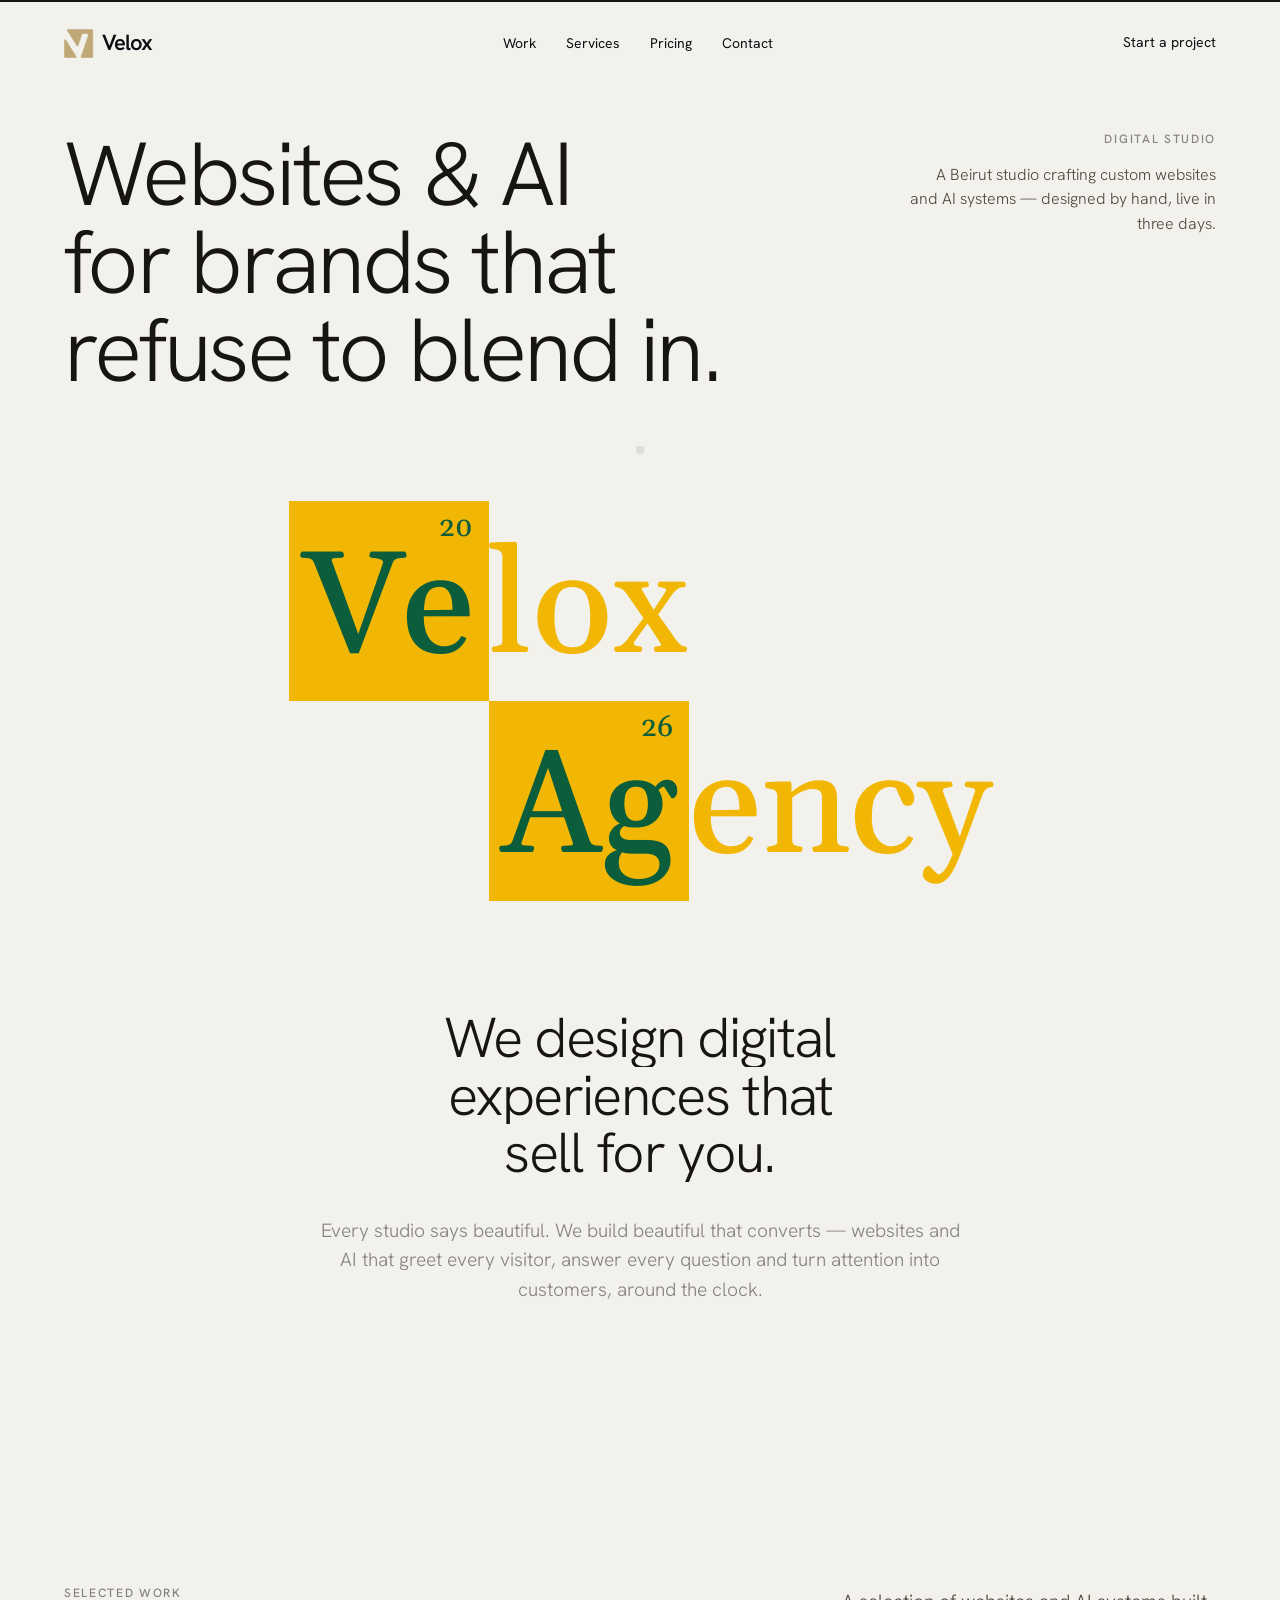
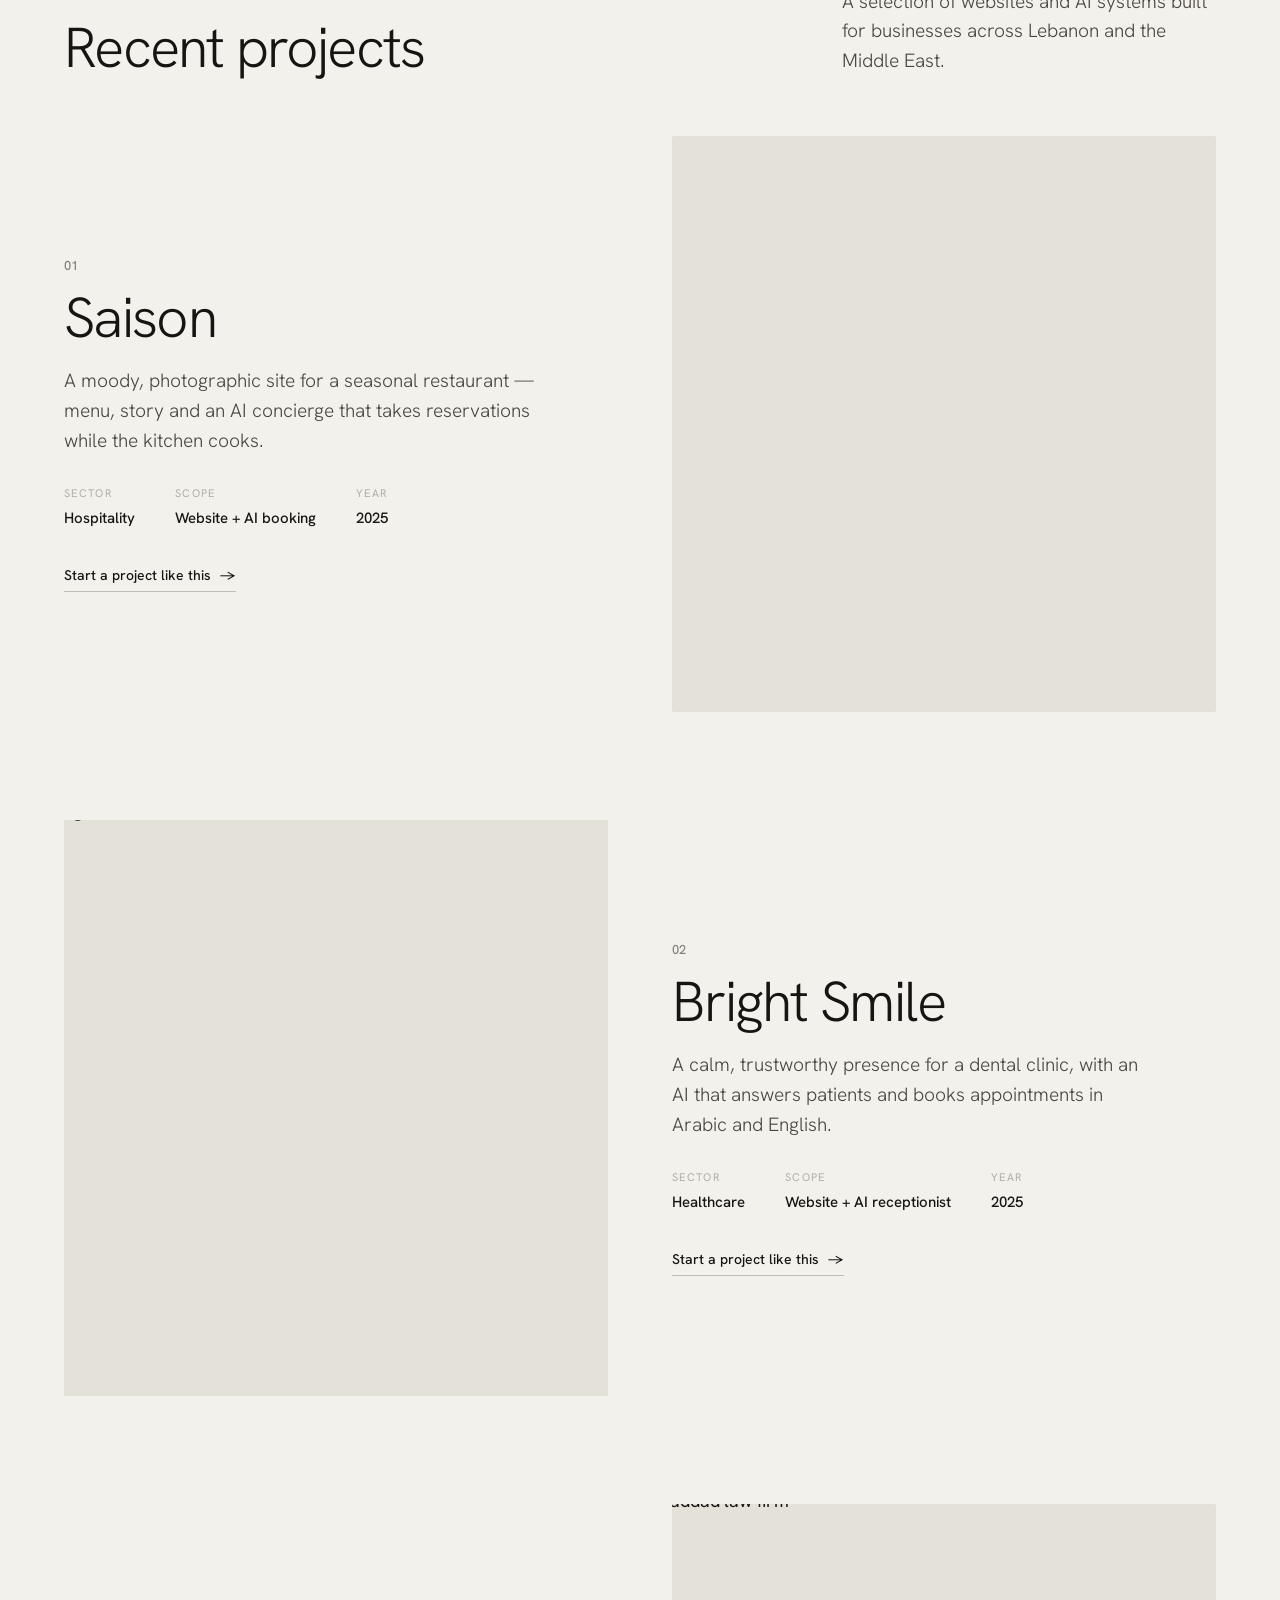
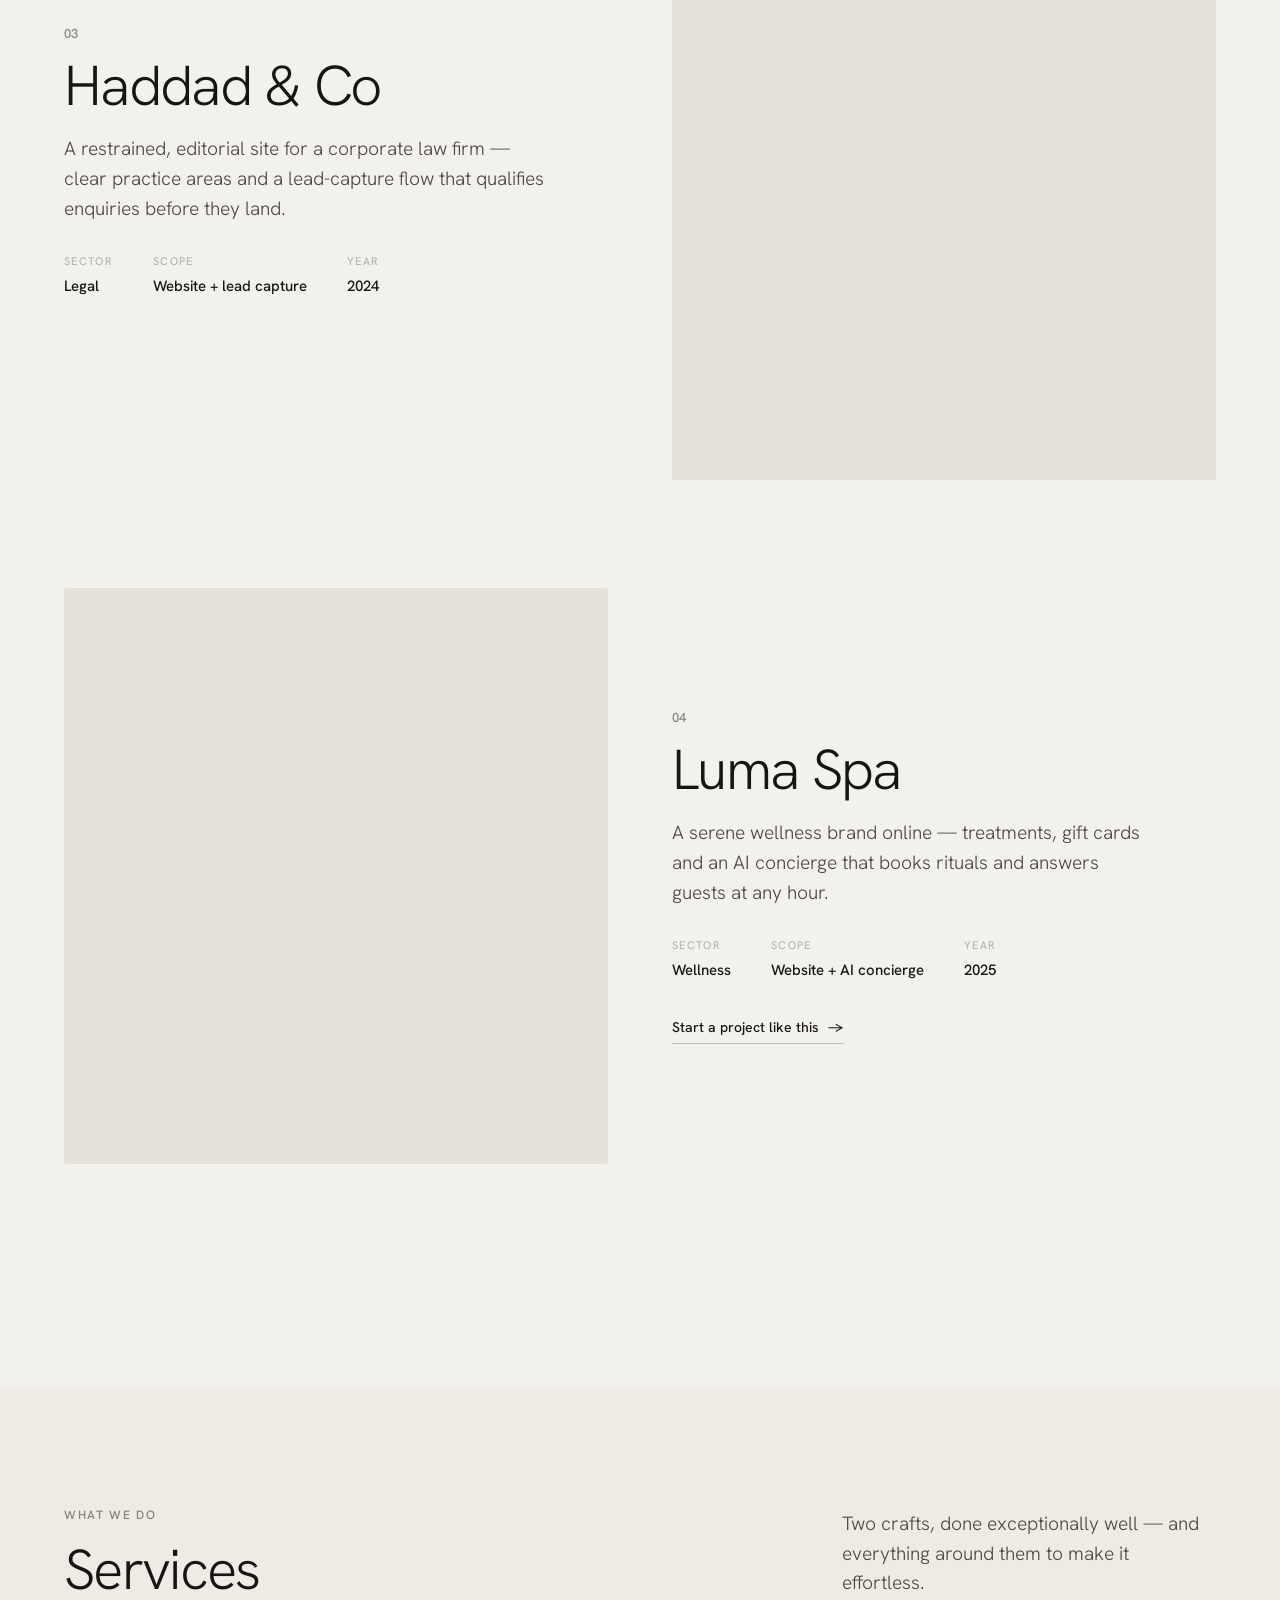
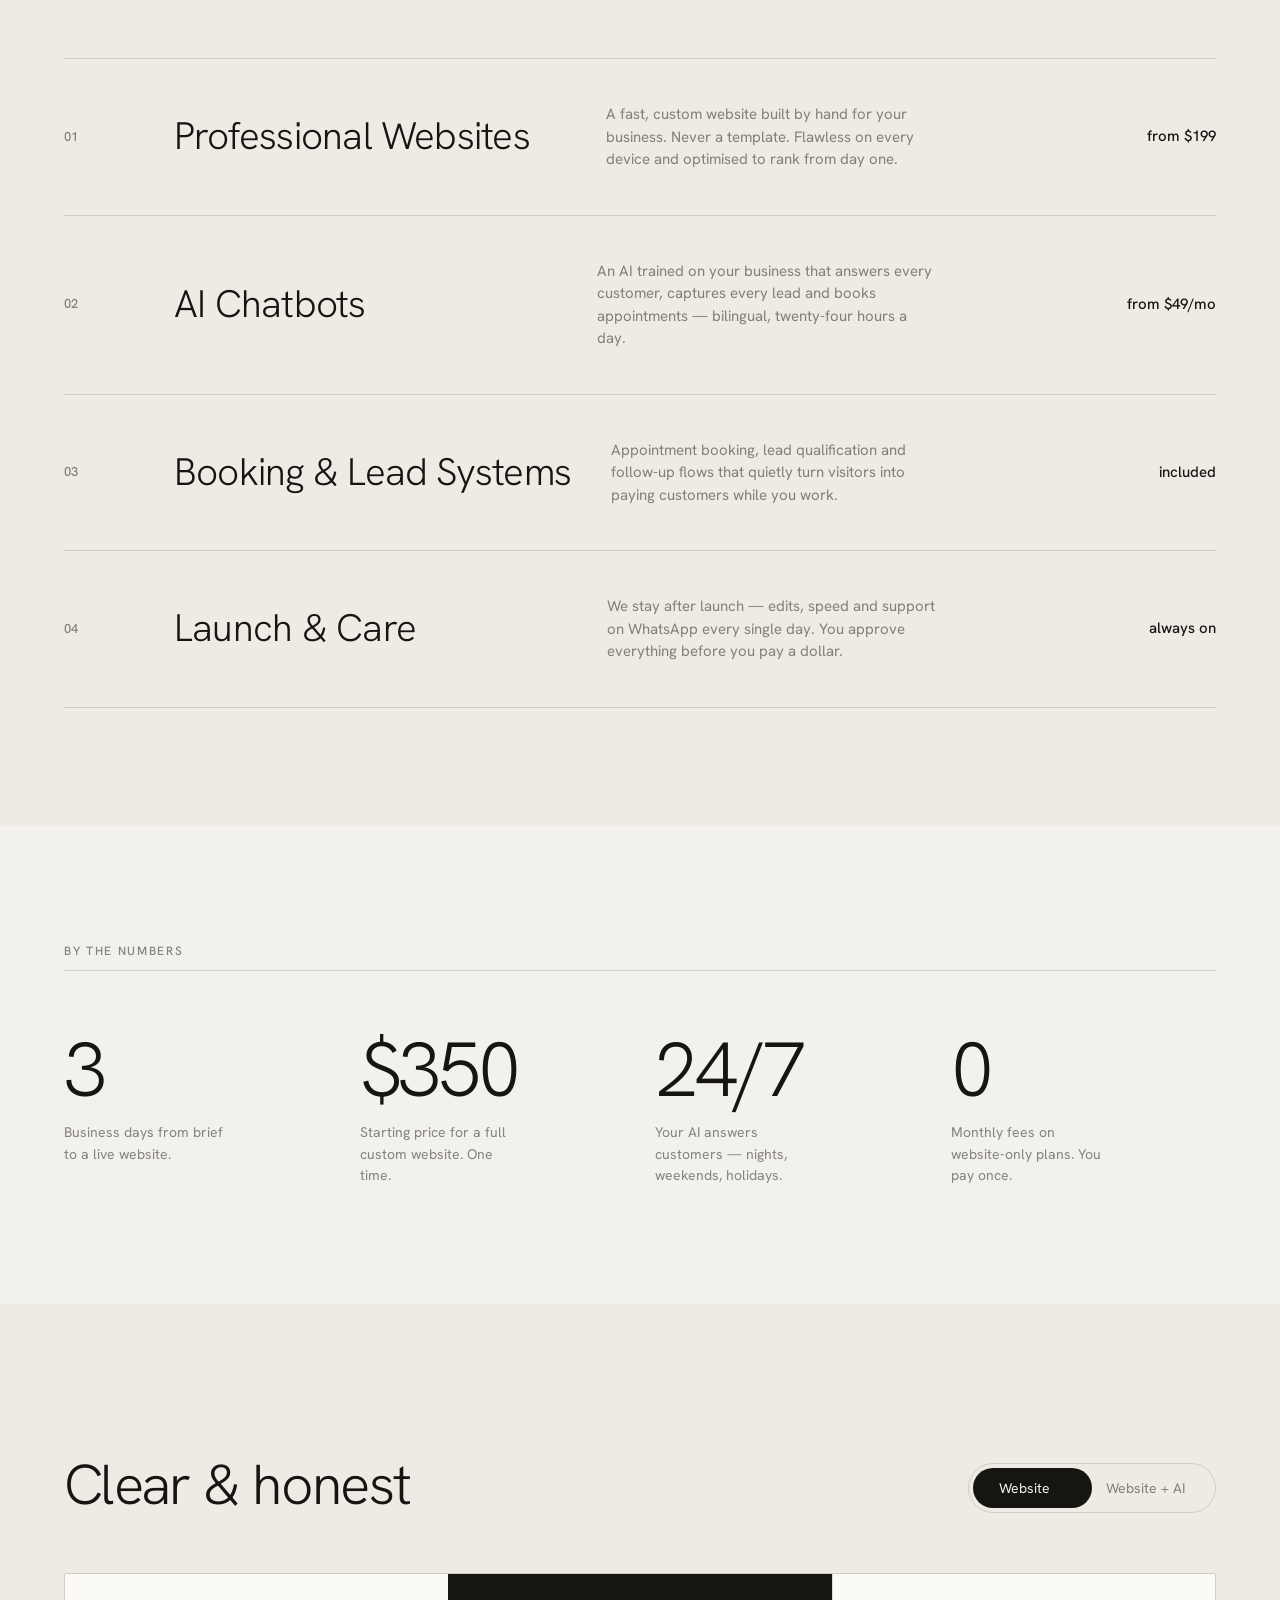
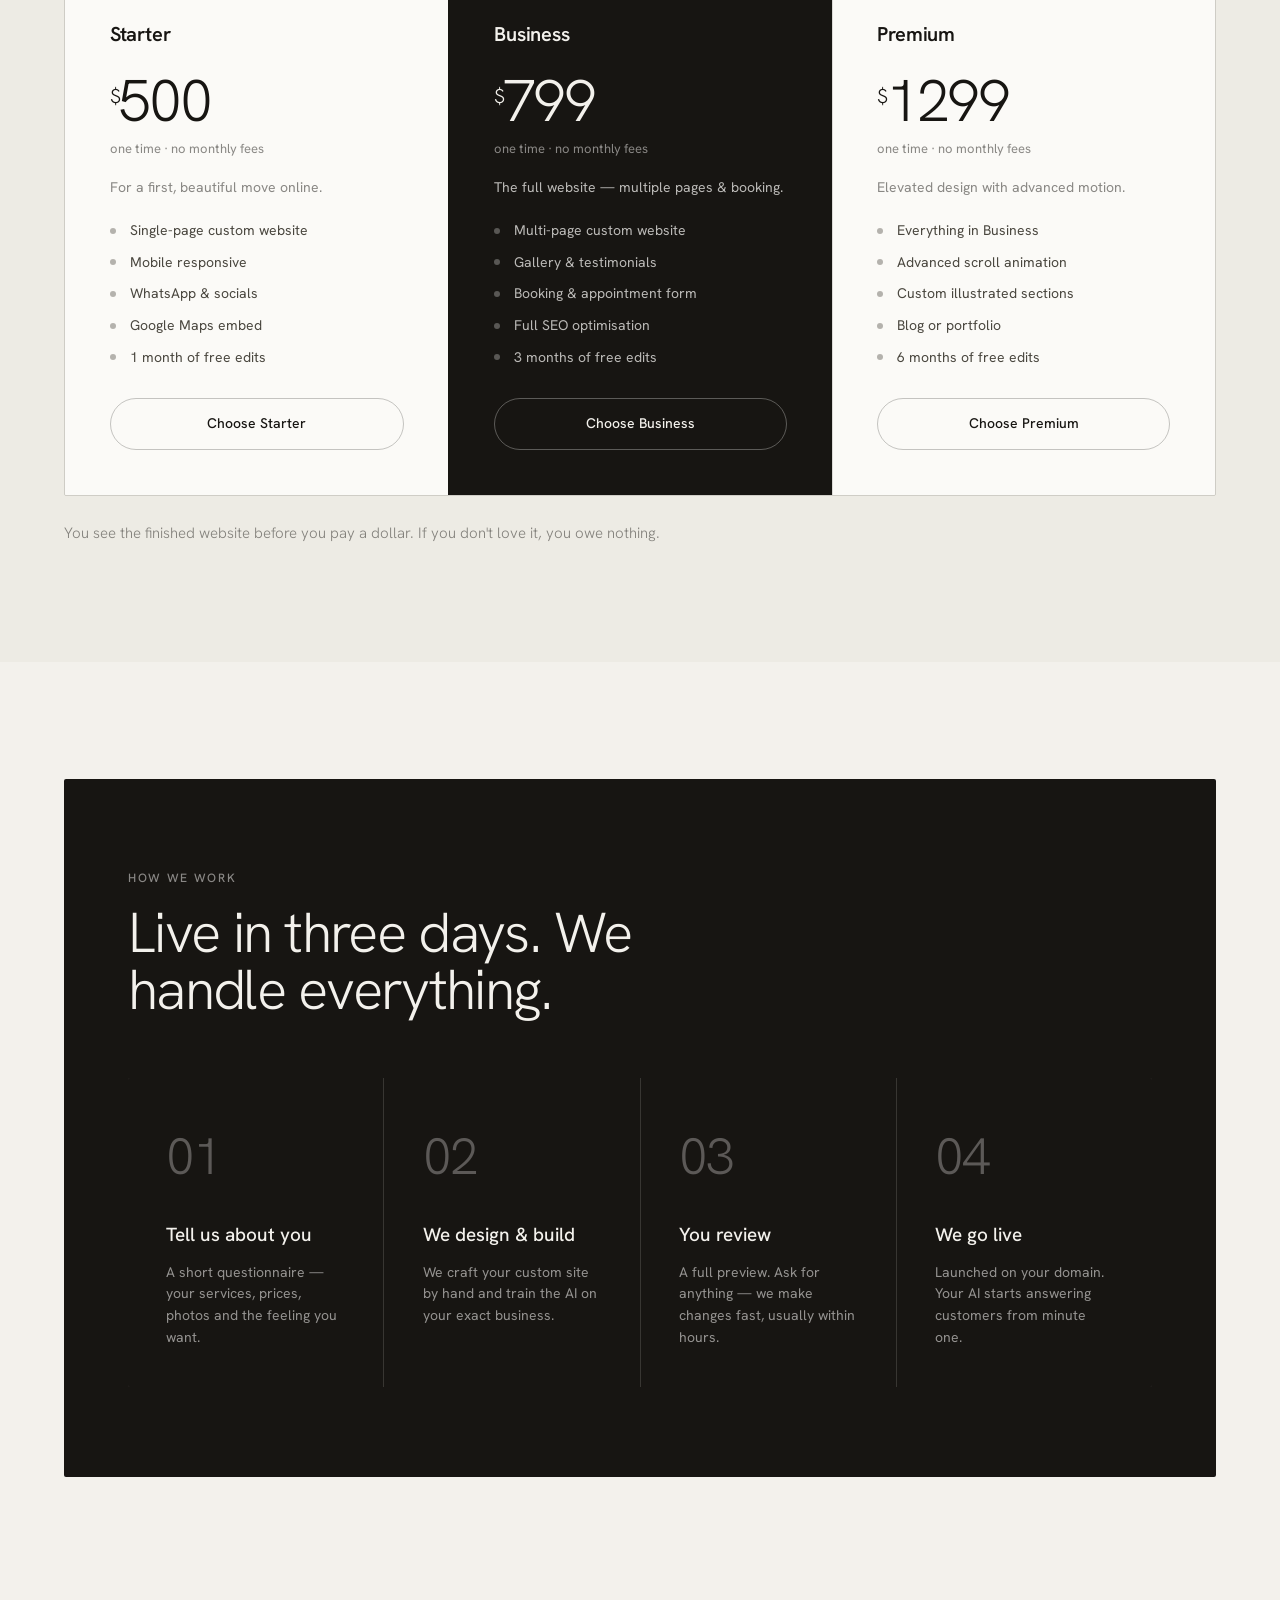
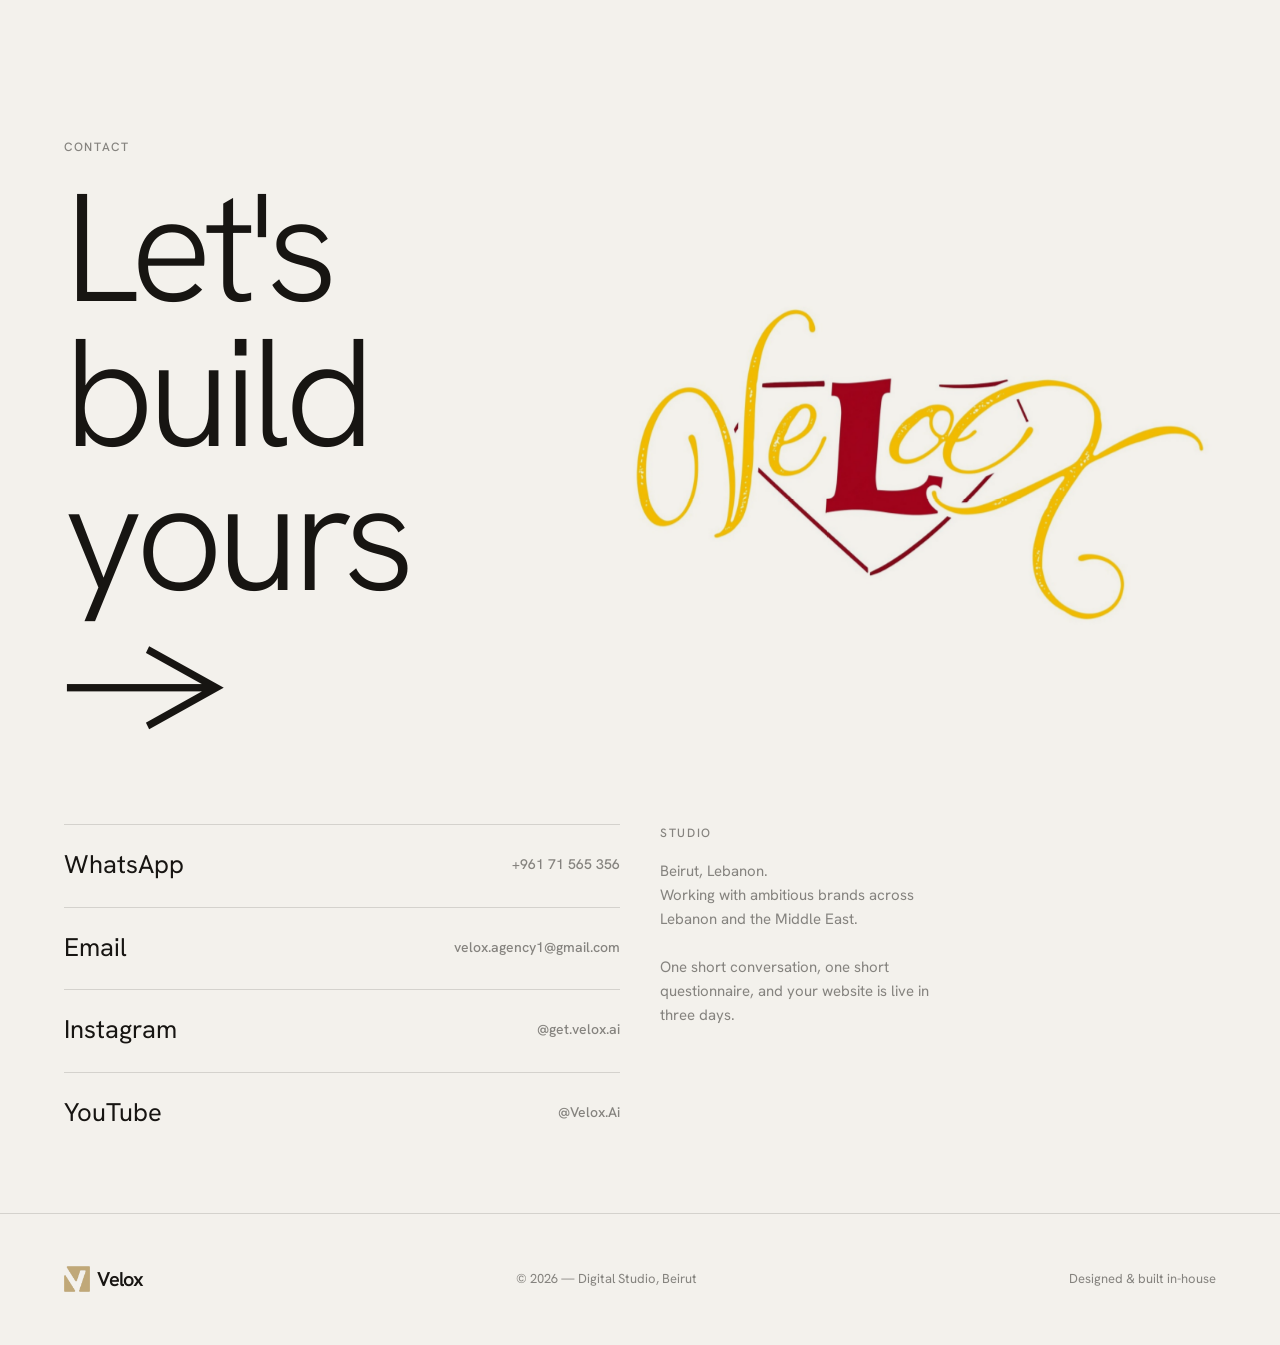
==== commit f7f21d7d: "Change starting-price figure from $199 to $350 Co-Authored-By: Claude Opus 4.8 <noreply@anthropic.co" ====
--- a/index.html
+++ b/index.html
@@ -329,7 +329,7 @@
     <div class="k r" style="margin-bottom:10px">By the numbers</div>
     <div class="figs">
       <div class="fig r"><div class="v"><span class="count" data-to="3">0</span></div><div class="l">Business days from brief to a live website.</div></div>
-      <div class="fig r d1"><div class="v">$<span class="count" data-to="199">0</span></div><div class="l">Starting price for a full custom website. One time.</div></div>
+      <div class="fig r d1"><div class="v">$<span class="count" data-to="350">0</span></div><div class="l">Starting price for a full custom website. One time.</div></div>
       <div class="fig r d2"><div class="v"><span class="count" data-to="24">0</span>/7</div><div class="l">Your AI answers customers — nights, weekends, holidays.</div></div>
       <div class="fig r d3"><div class="v"><span class="count" data-to="0">0</span></div><div class="l">Monthly fees on website-only plans. You pay once.</div></div>
     </div>
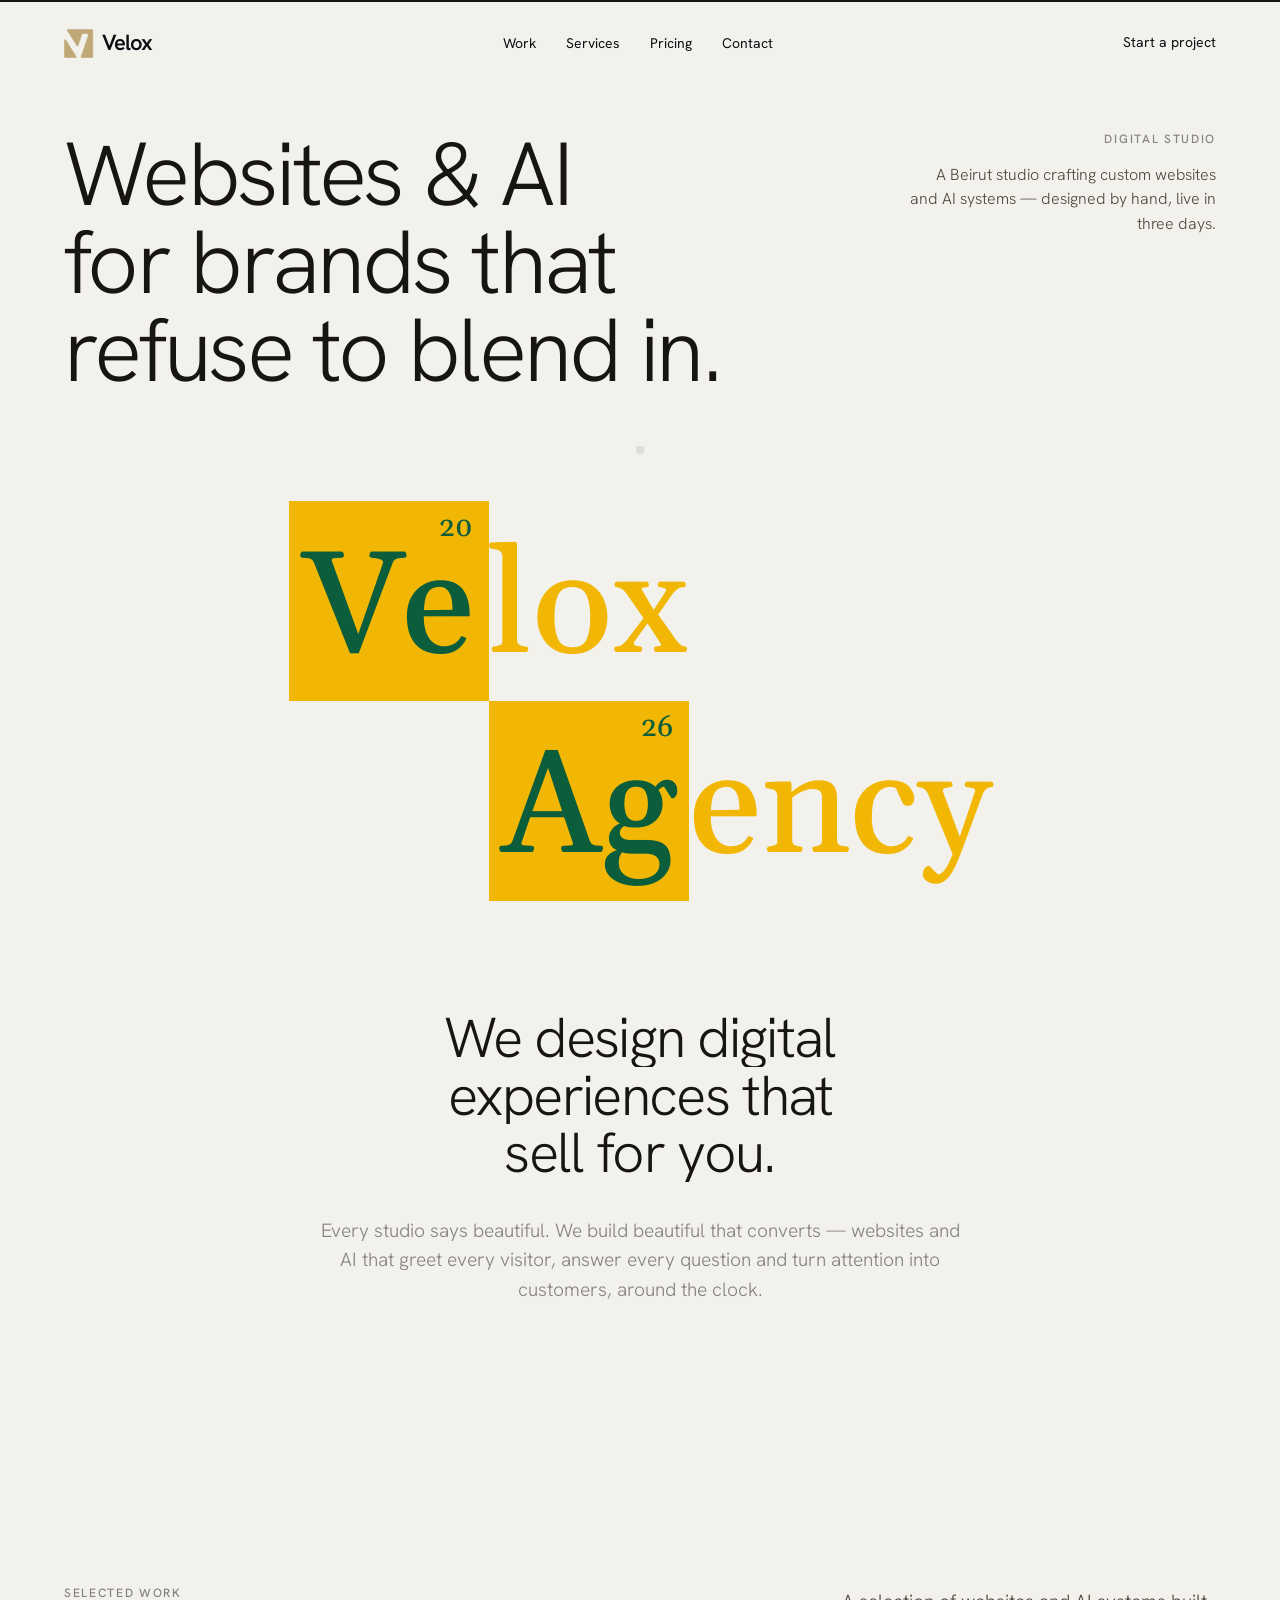
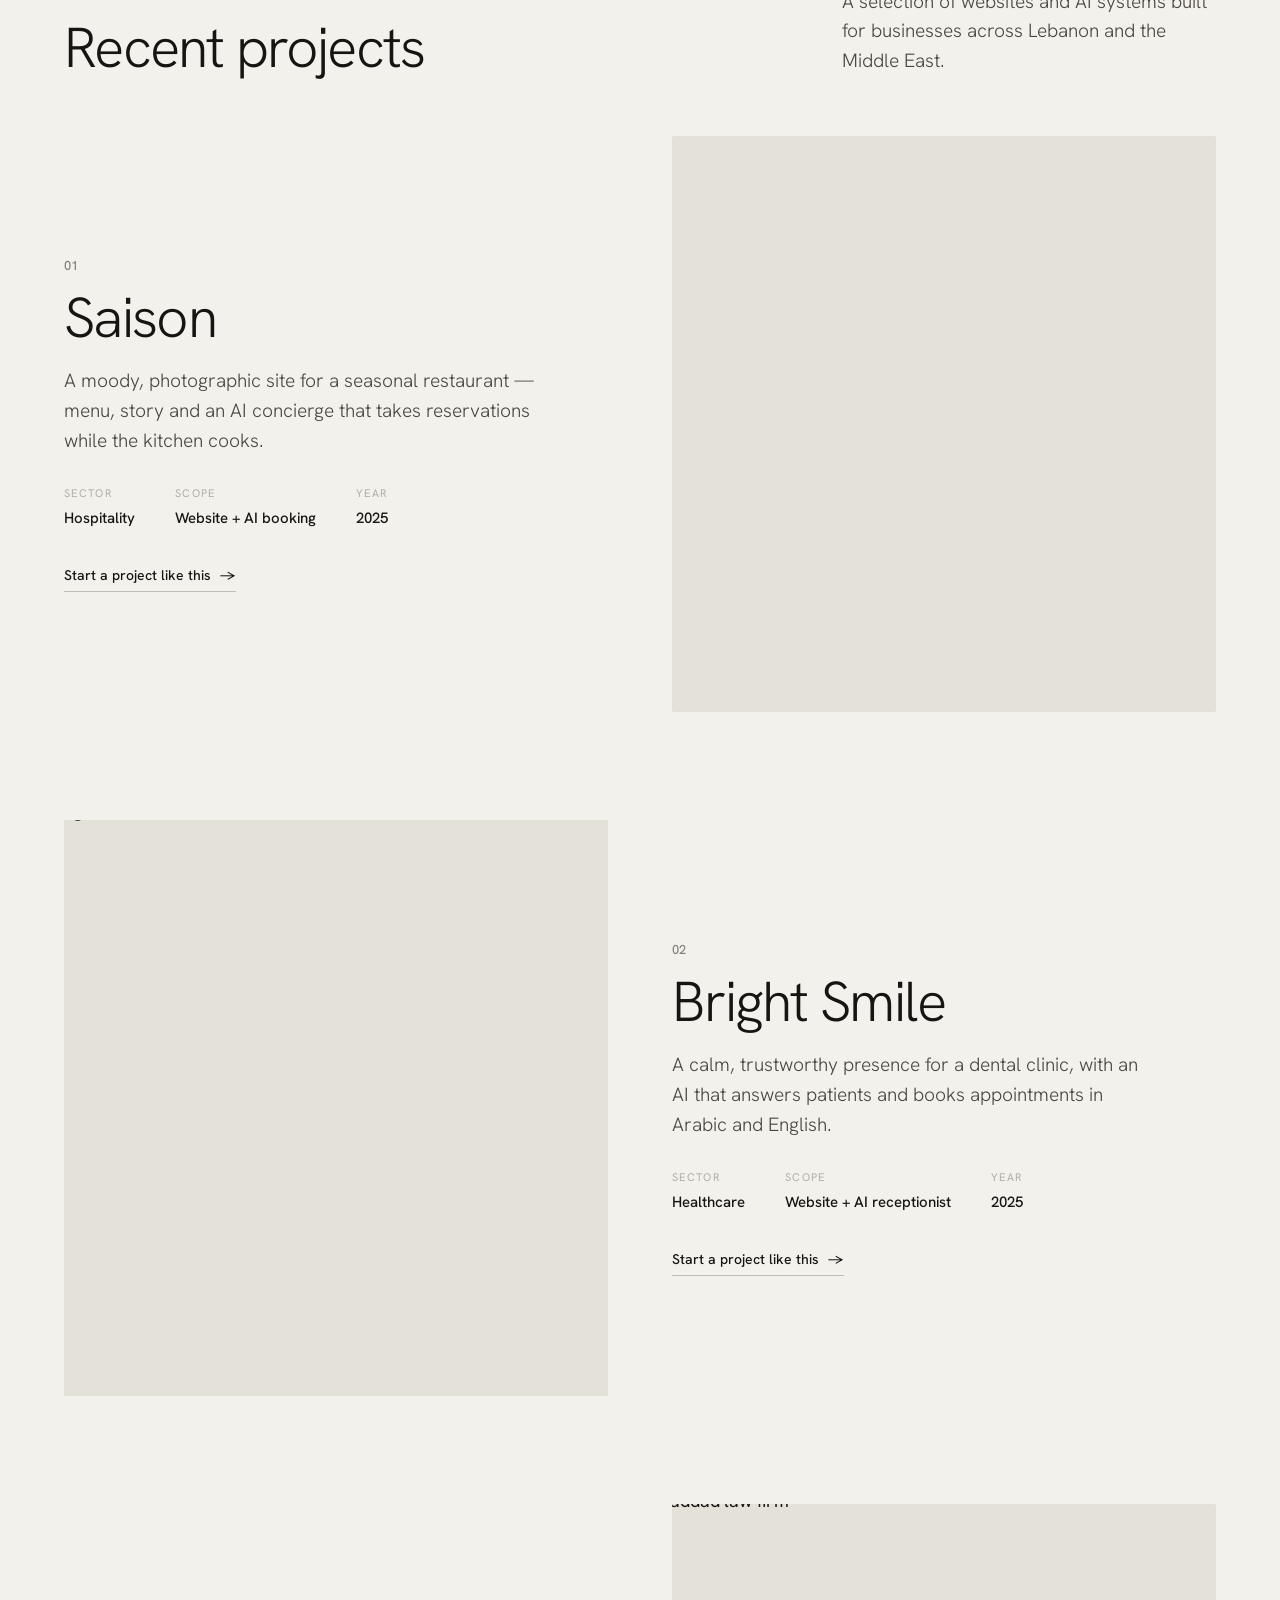
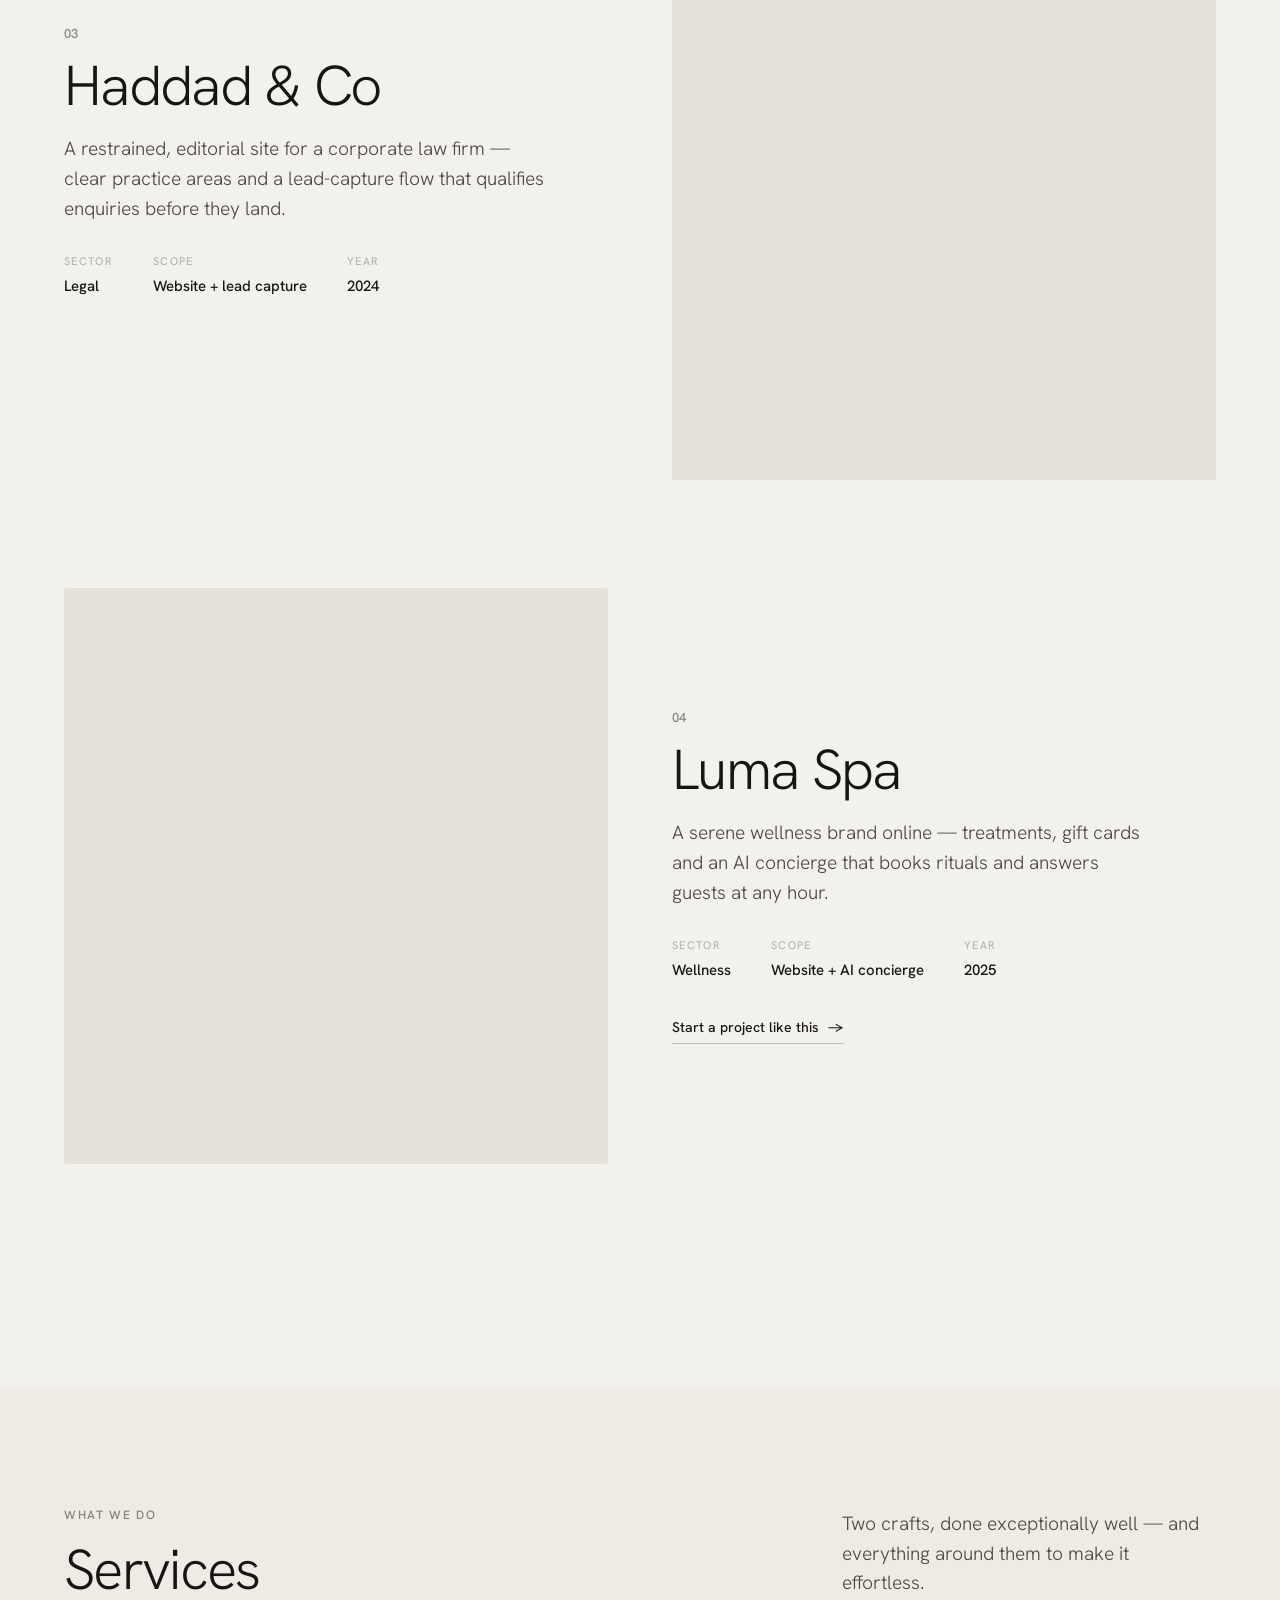
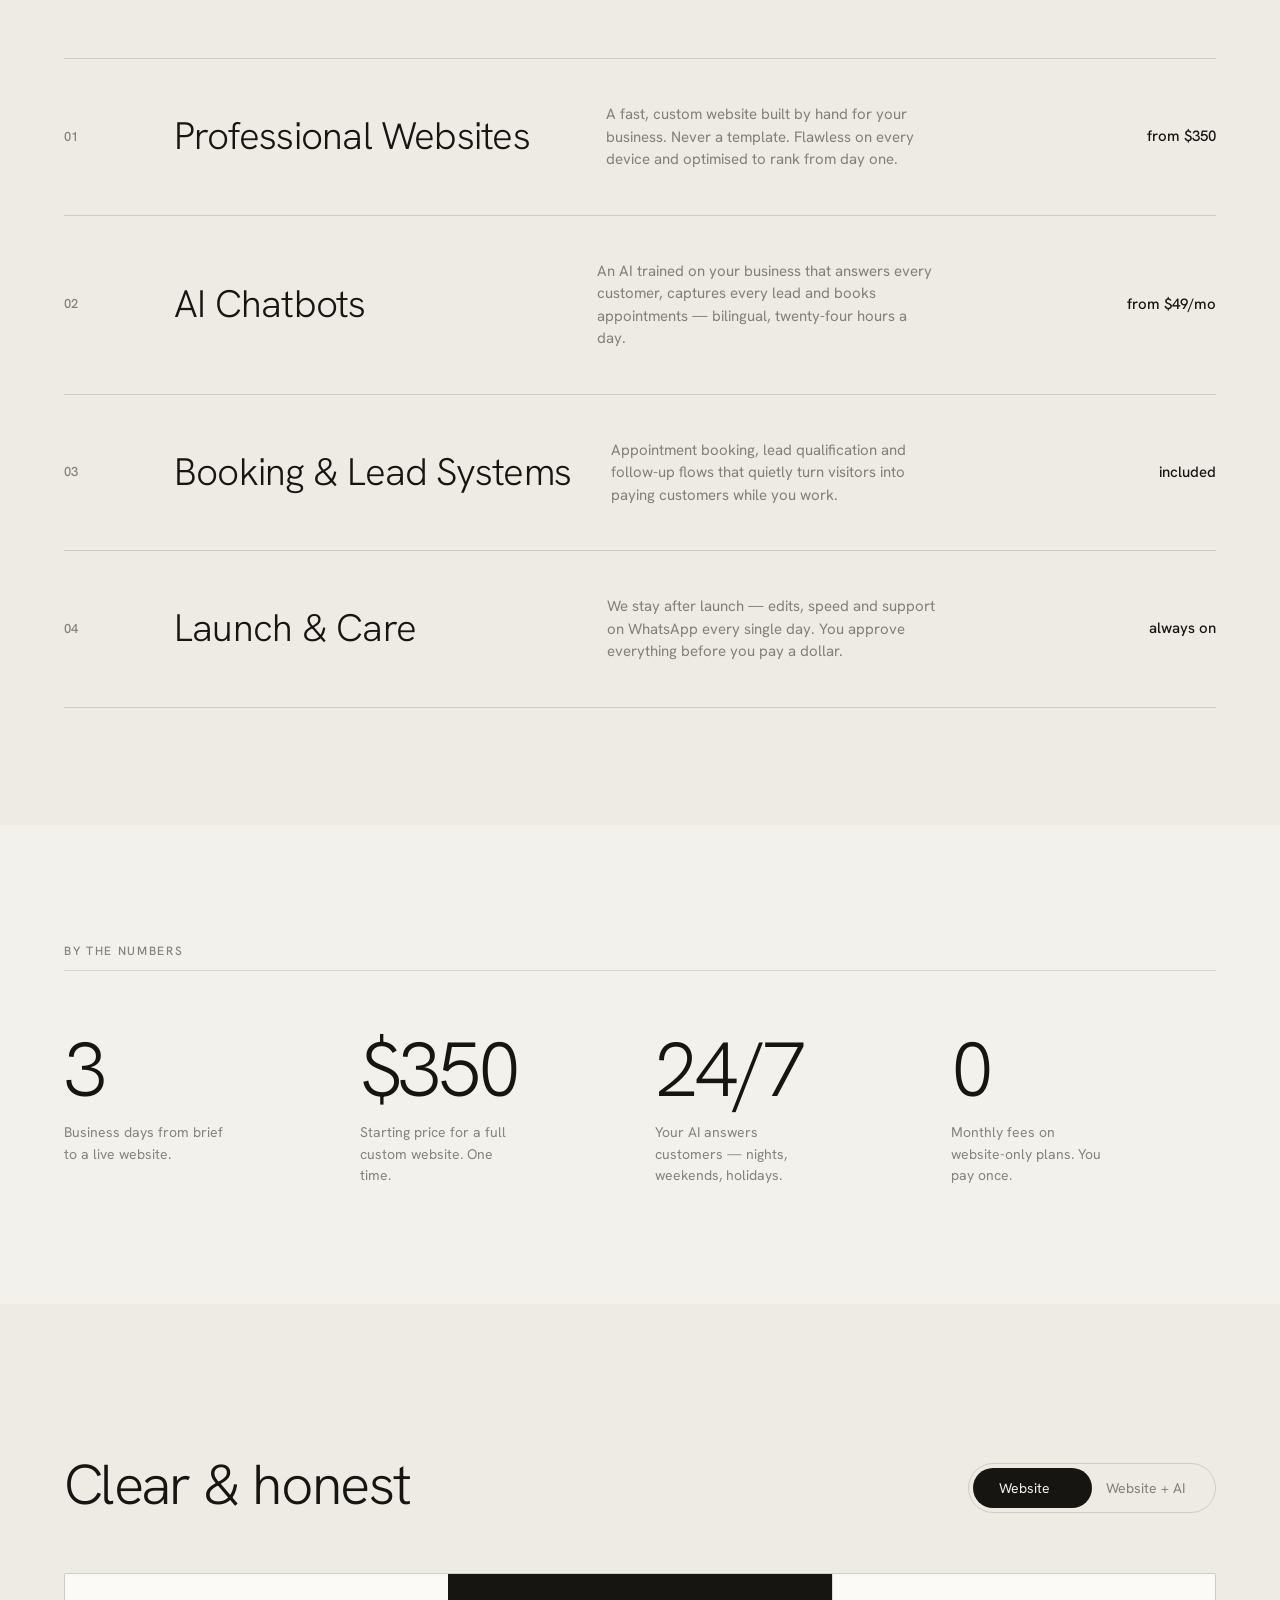
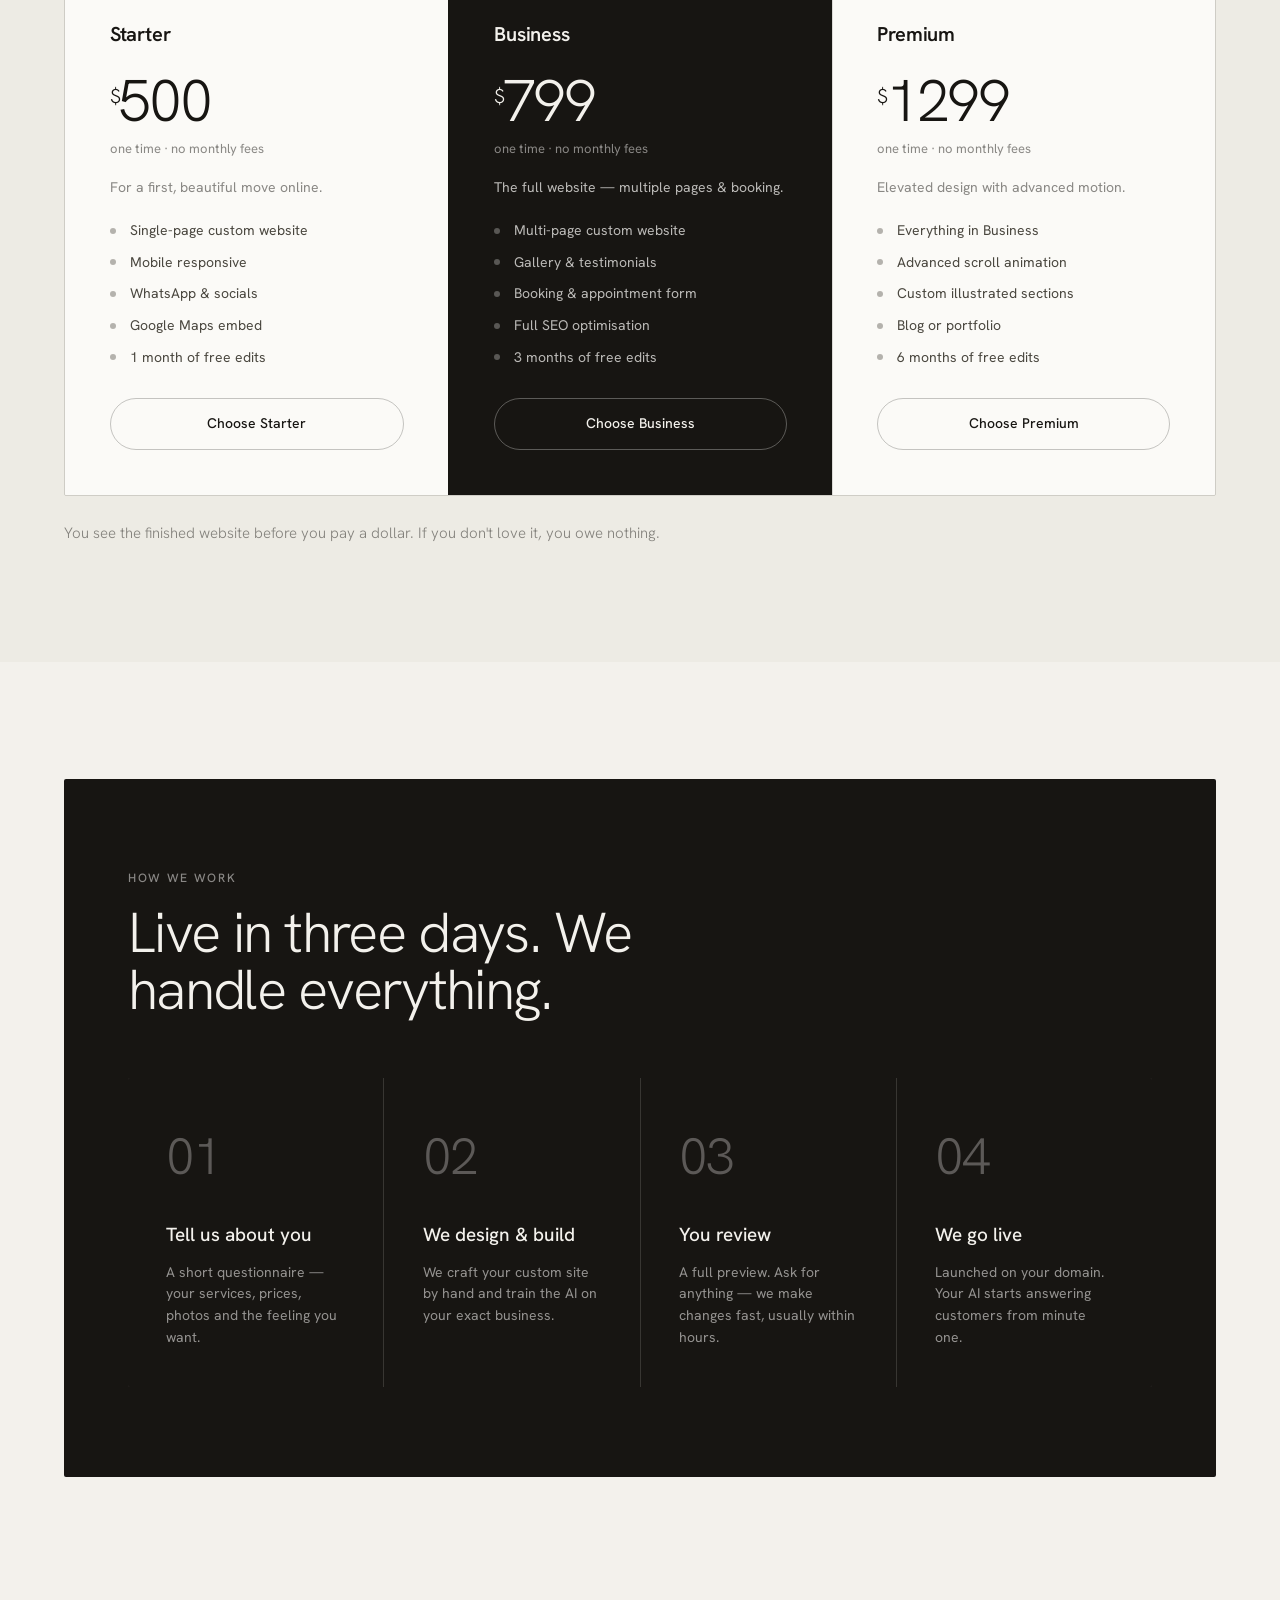
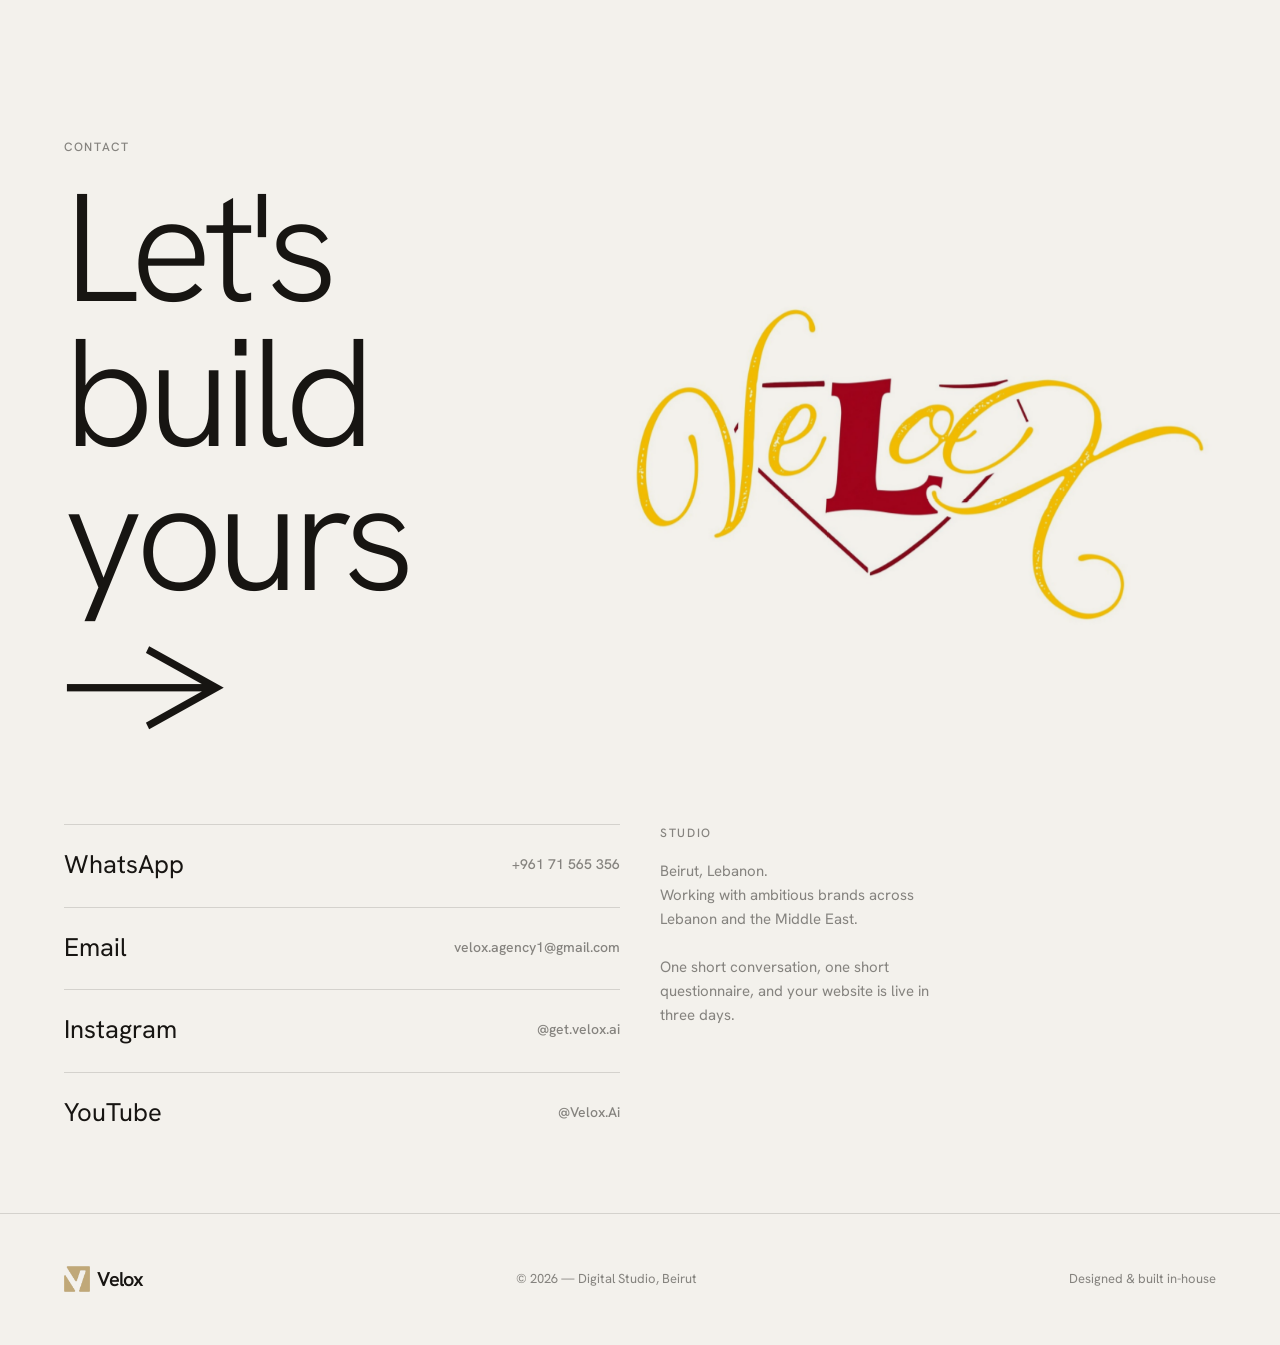
==== commit 47d47805: "Change remaining $199 price to $350 Co-Authored-By: Claude Opus 4.8 <noreply@anthropic.com> Claude-S" ====
--- a/index.html
+++ b/index.html
@@ -315,7 +315,7 @@
     <div class="work-head"><div><div class="k r">What we do</div><h2 class="display d-md r d1" style="margin-top:16px">Services</h2></div>
       <p class="body r d2" style="max-width:34ch">Two crafts, done exceptionally well — and everything around them to make it effortless.</p></div>
     <div class="srv r">
-      <div class="srv-row"><span class="n">01</span><h3>Professional Websites</h3><p>A fast, custom website built by hand for your business. Never a template. Flawless on every device and optimised to rank from day one.</p><span class="price">from $199</span></div>
+      <div class="srv-row"><span class="n">01</span><h3>Professional Websites</h3><p>A fast, custom website built by hand for your business. Never a template. Flawless on every device and optimised to rank from day one.</p><span class="price">from $350</span></div>
       <div class="srv-row"><span class="n">02</span><h3>AI Chatbots</h3><p>An AI trained on your business that answers every customer, captures every lead and books appointments — bilingual, twenty-four hours a day.</p><span class="price">from $49/mo</span></div>
       <div class="srv-row"><span class="n">03</span><h3>Booking &amp; Lead Systems</h3><p>Appointment booking, lead qualification and follow-up flows that quietly turn visitors into paying customers while you work.</p><span class="price">included</span></div>
       <div class="srv-row"><span class="n">04</span><h3>Launch &amp; Care</h3><p>We stay after launch — edits, speed and support on WhatsApp every single day. You approve everything before you pay a dollar.</p><span class="price">always on</span></div>
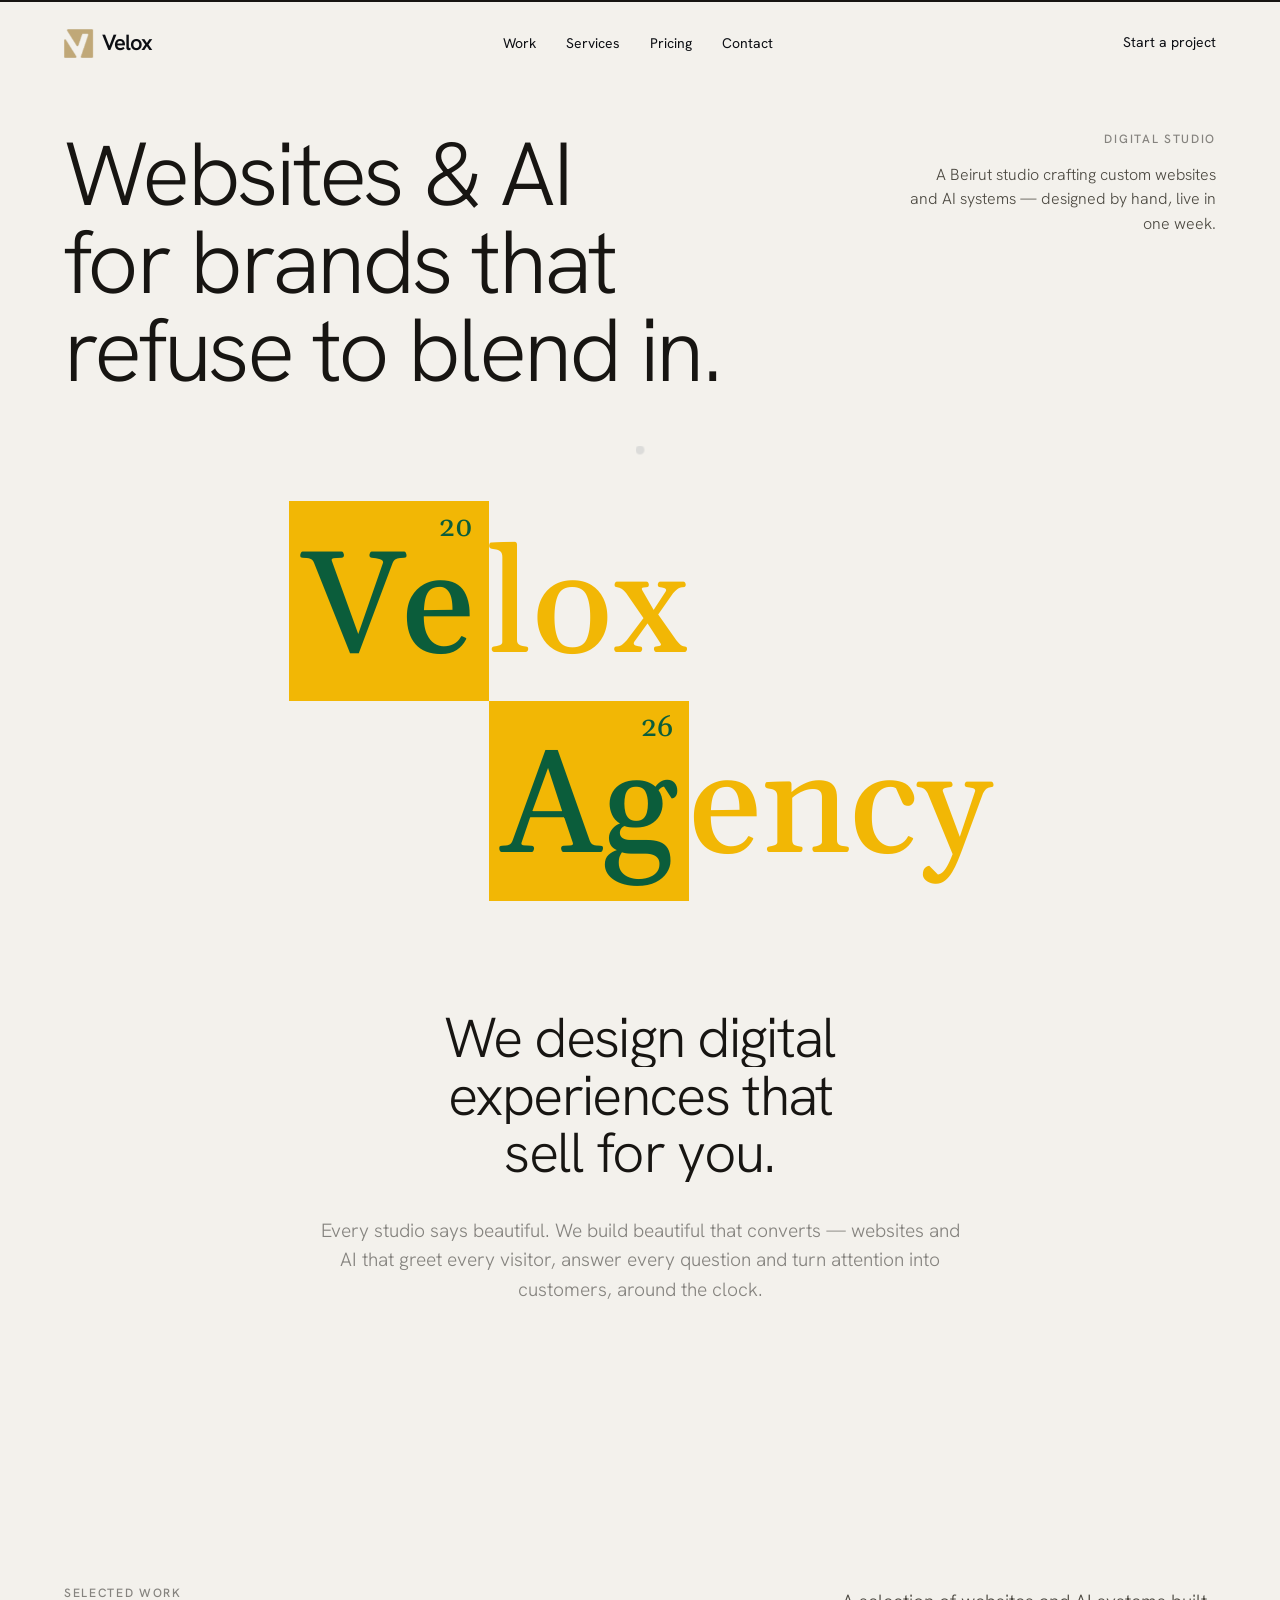
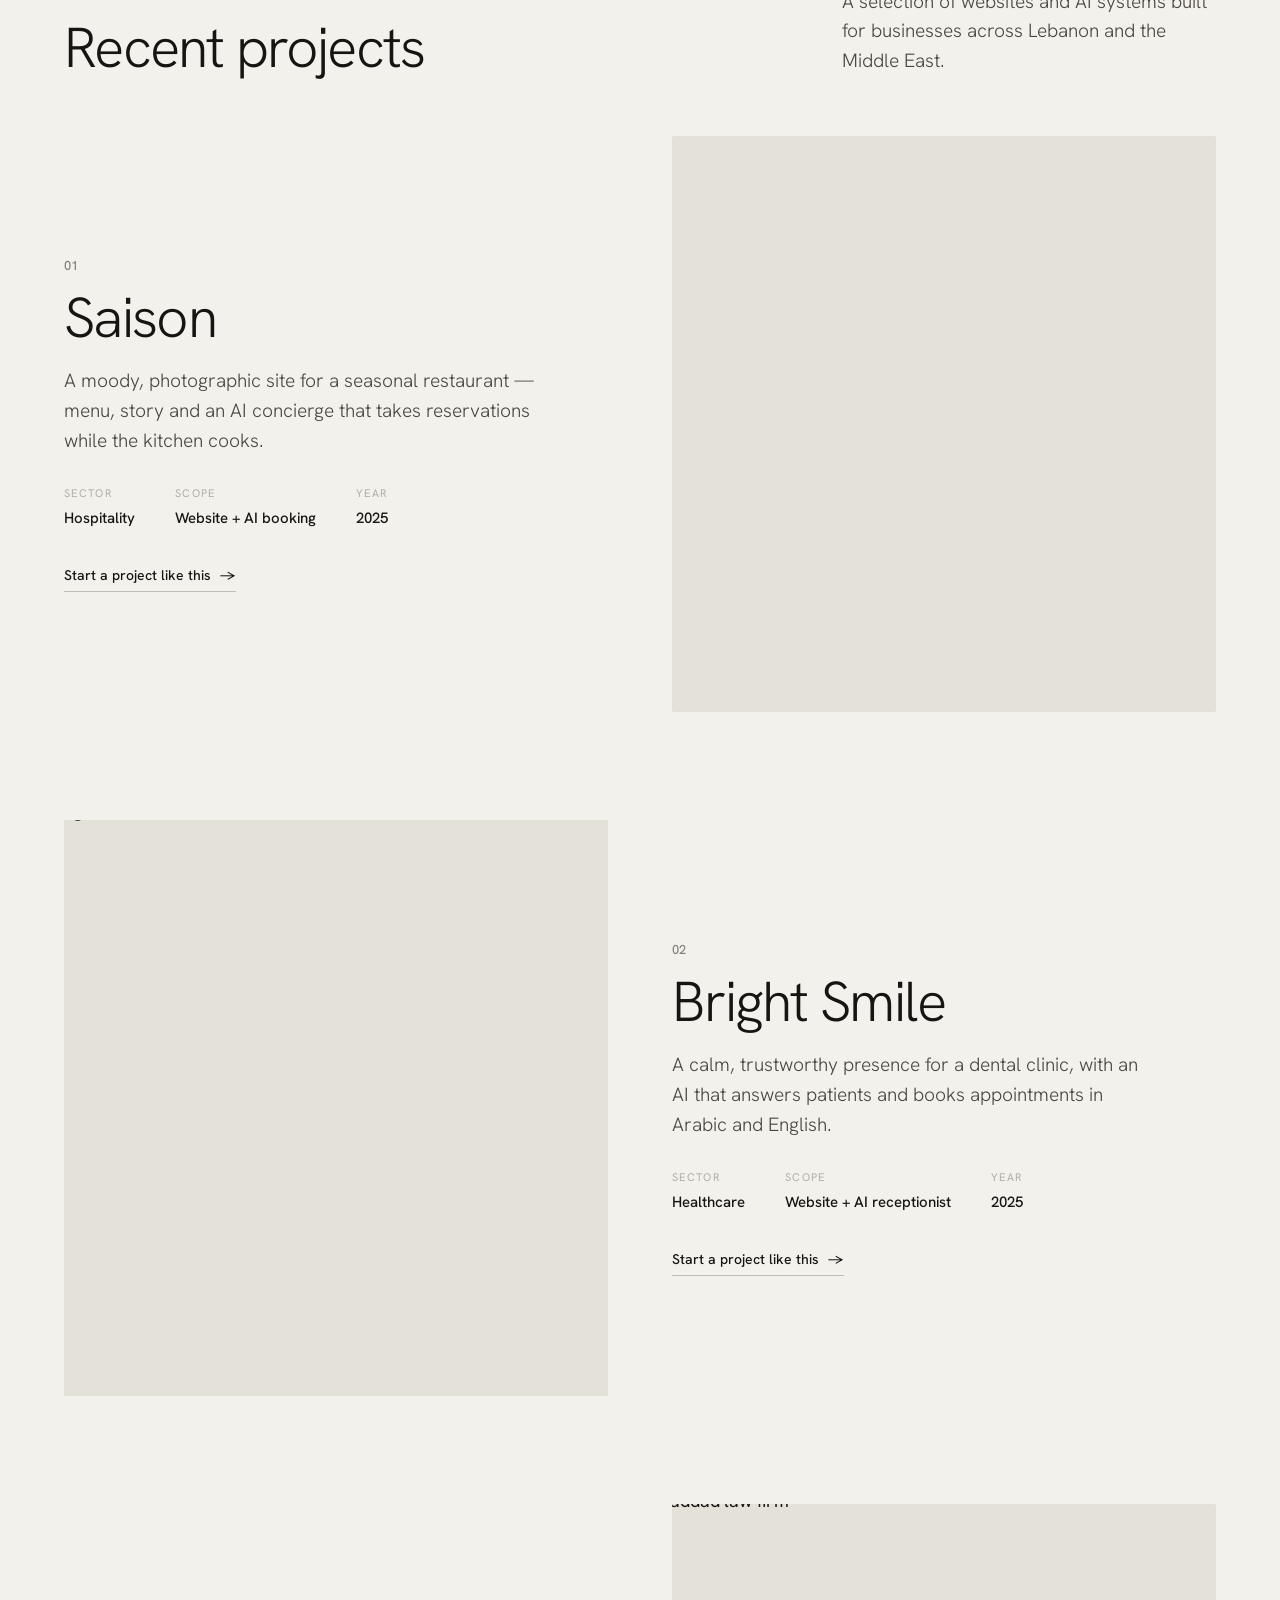
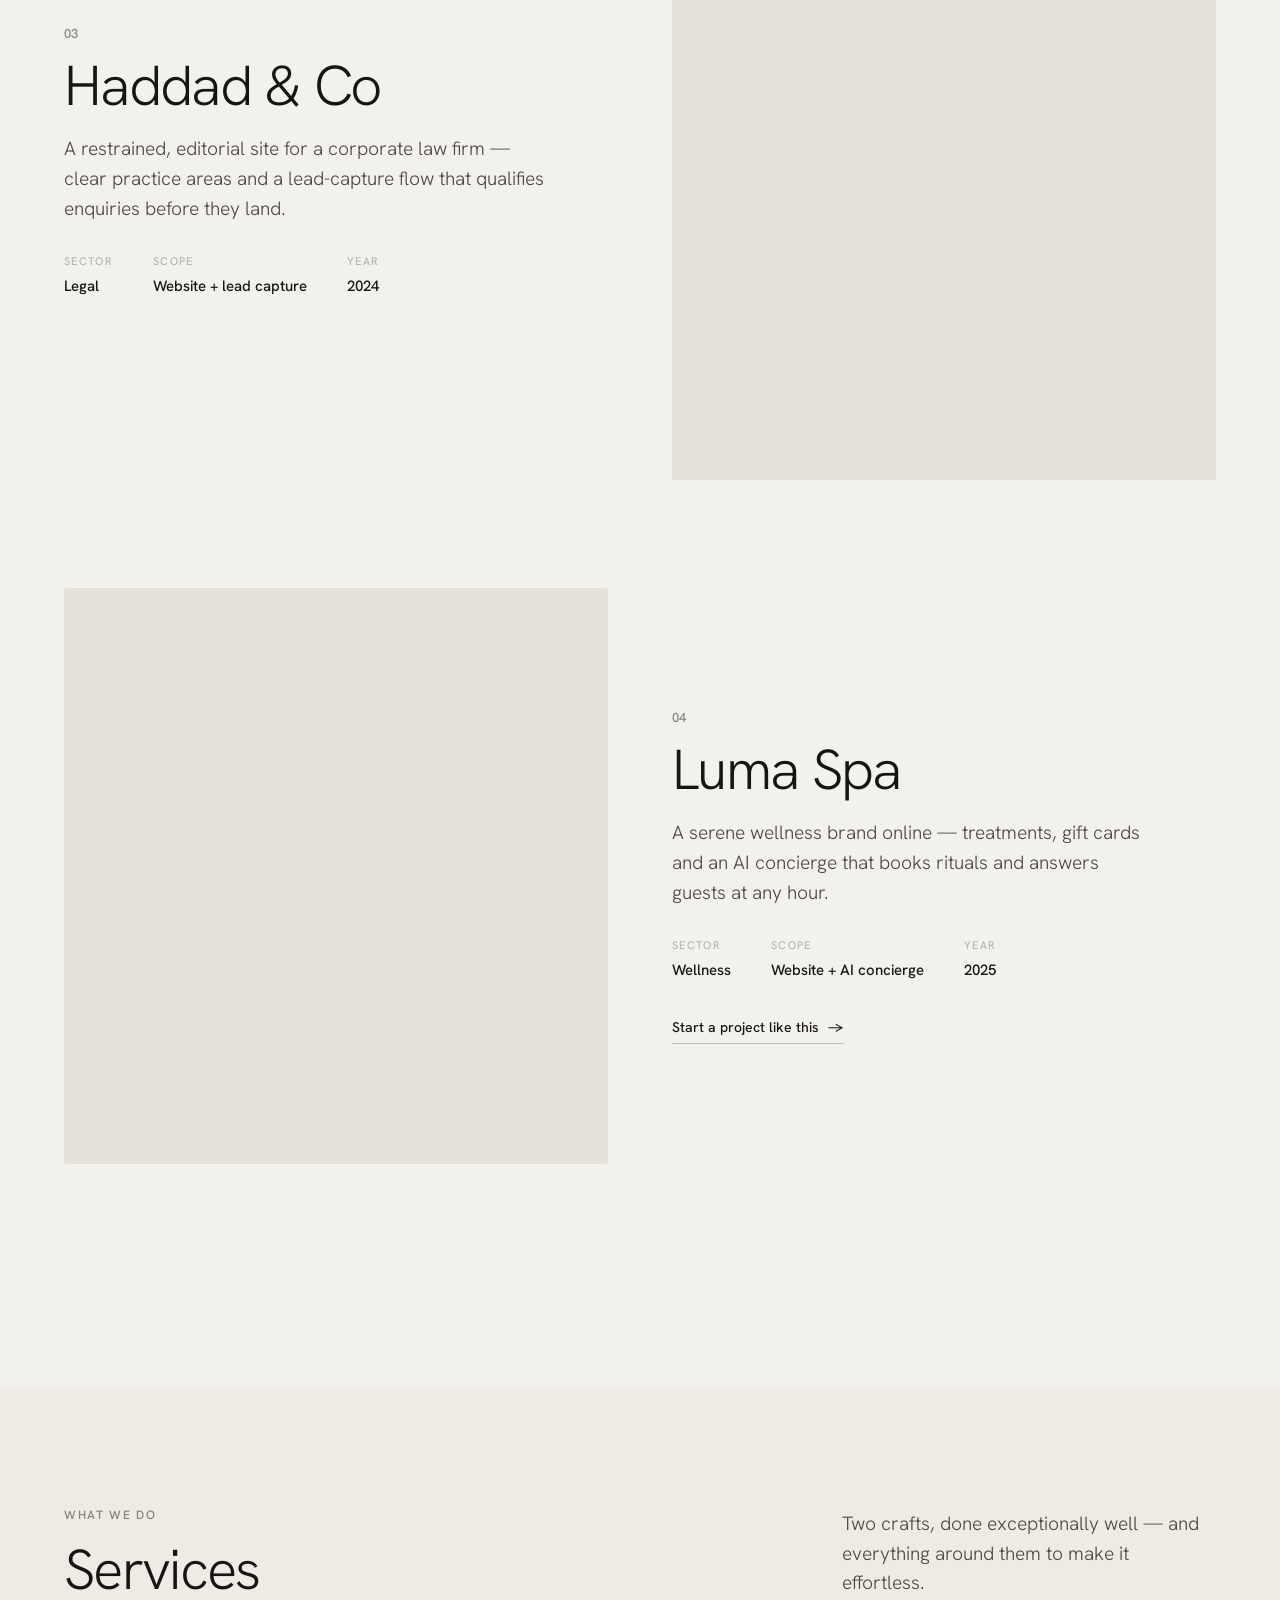
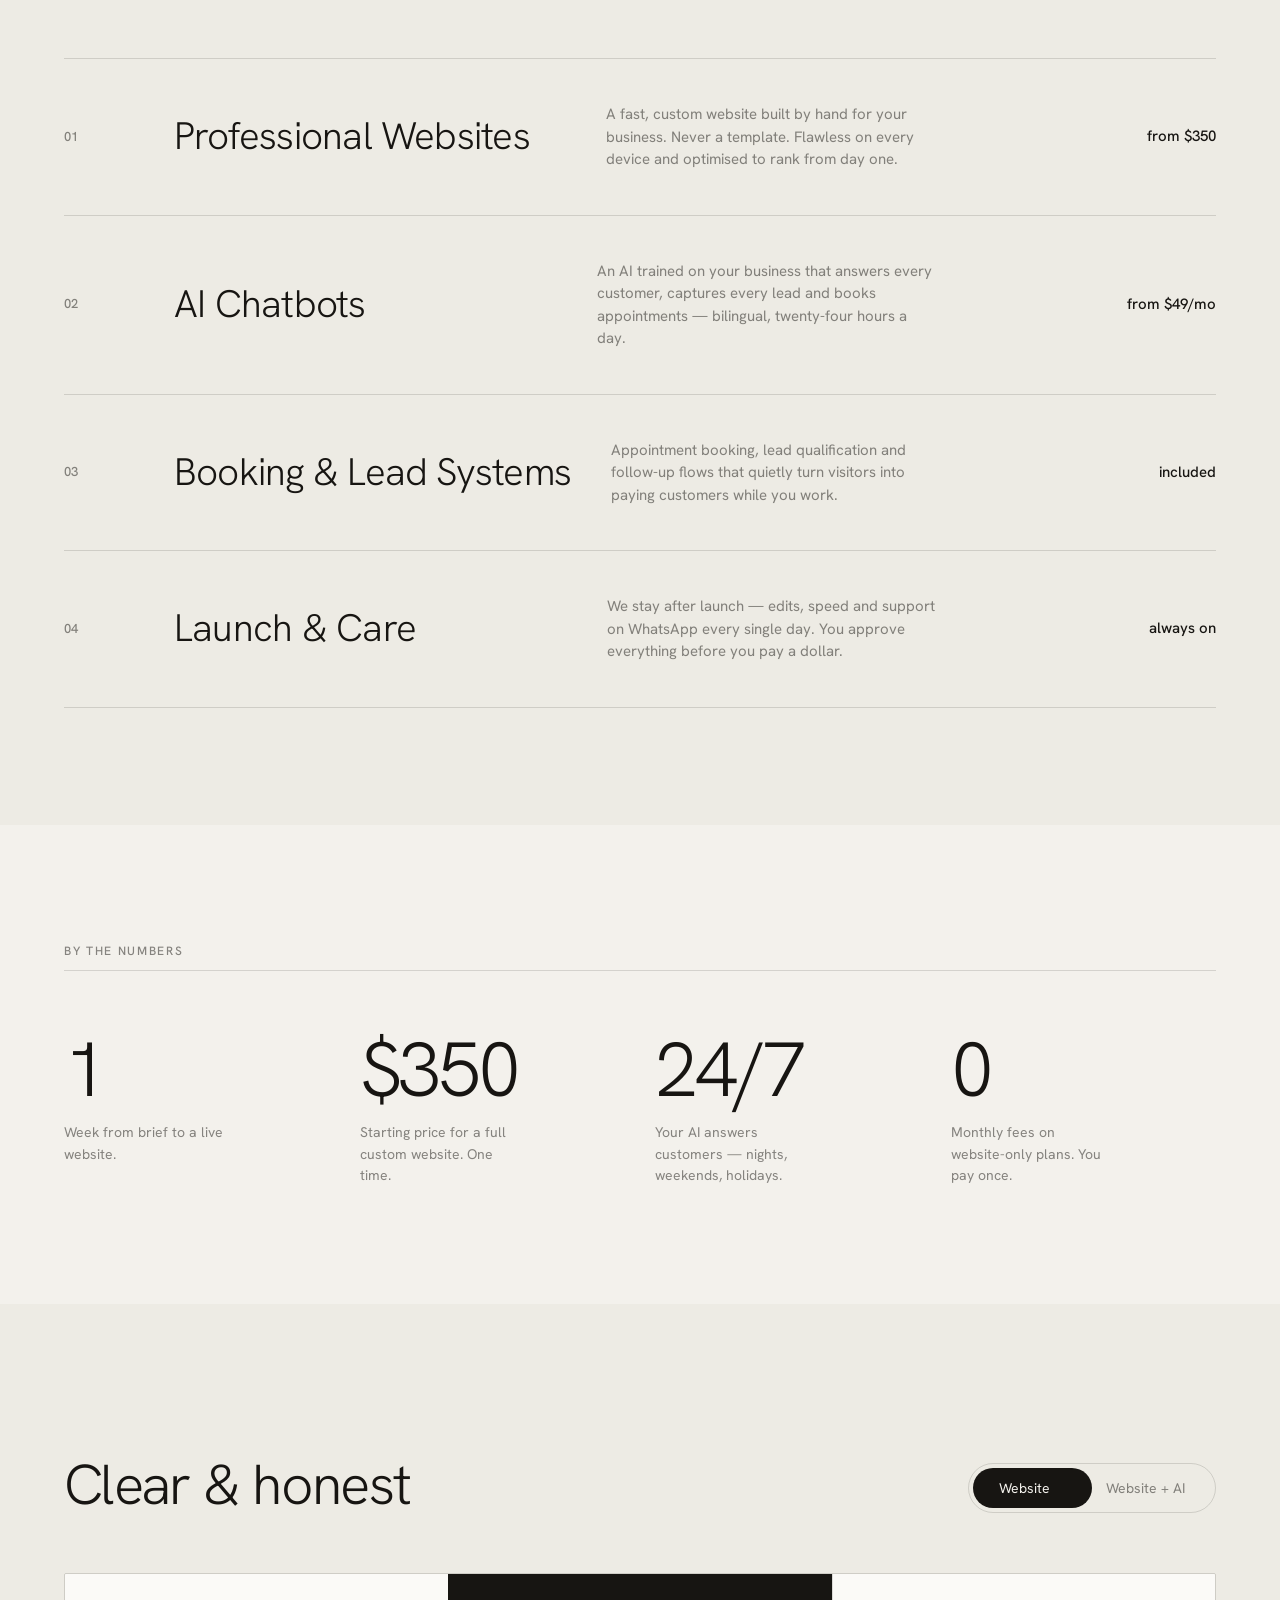
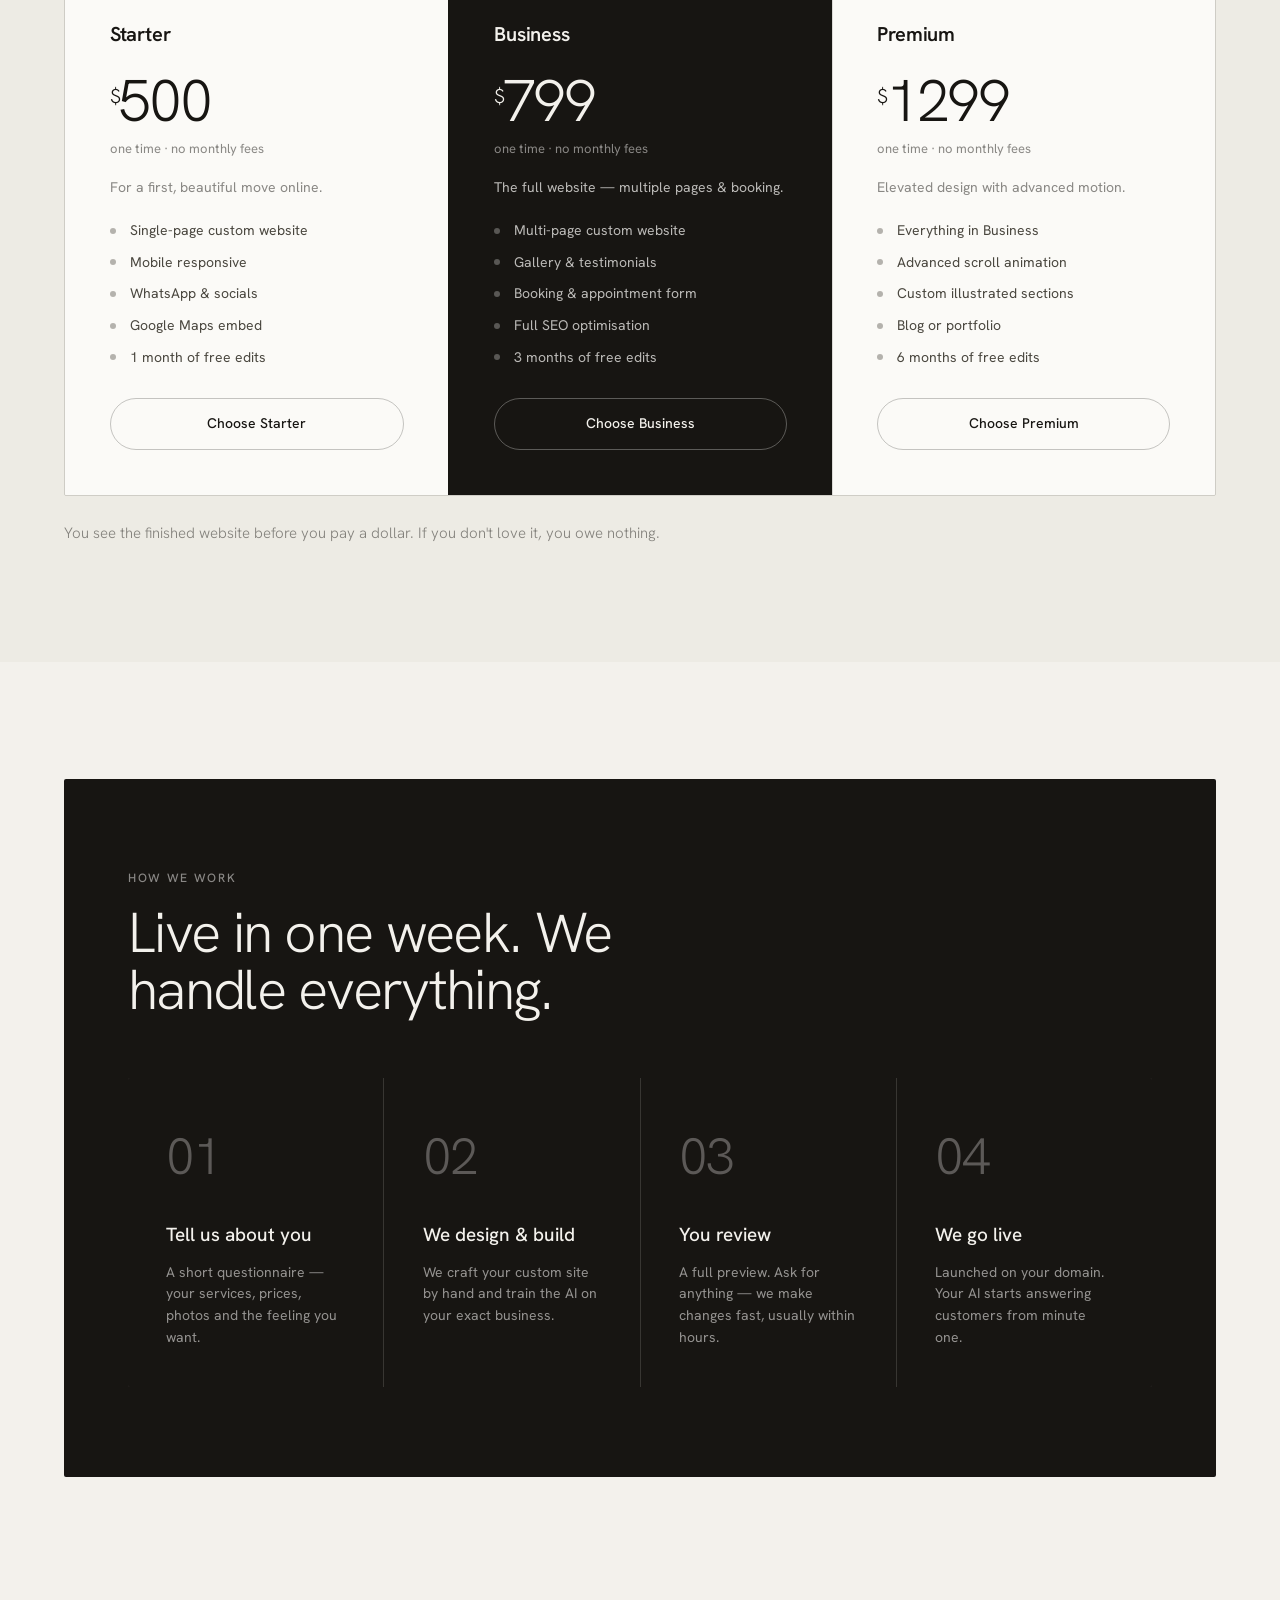
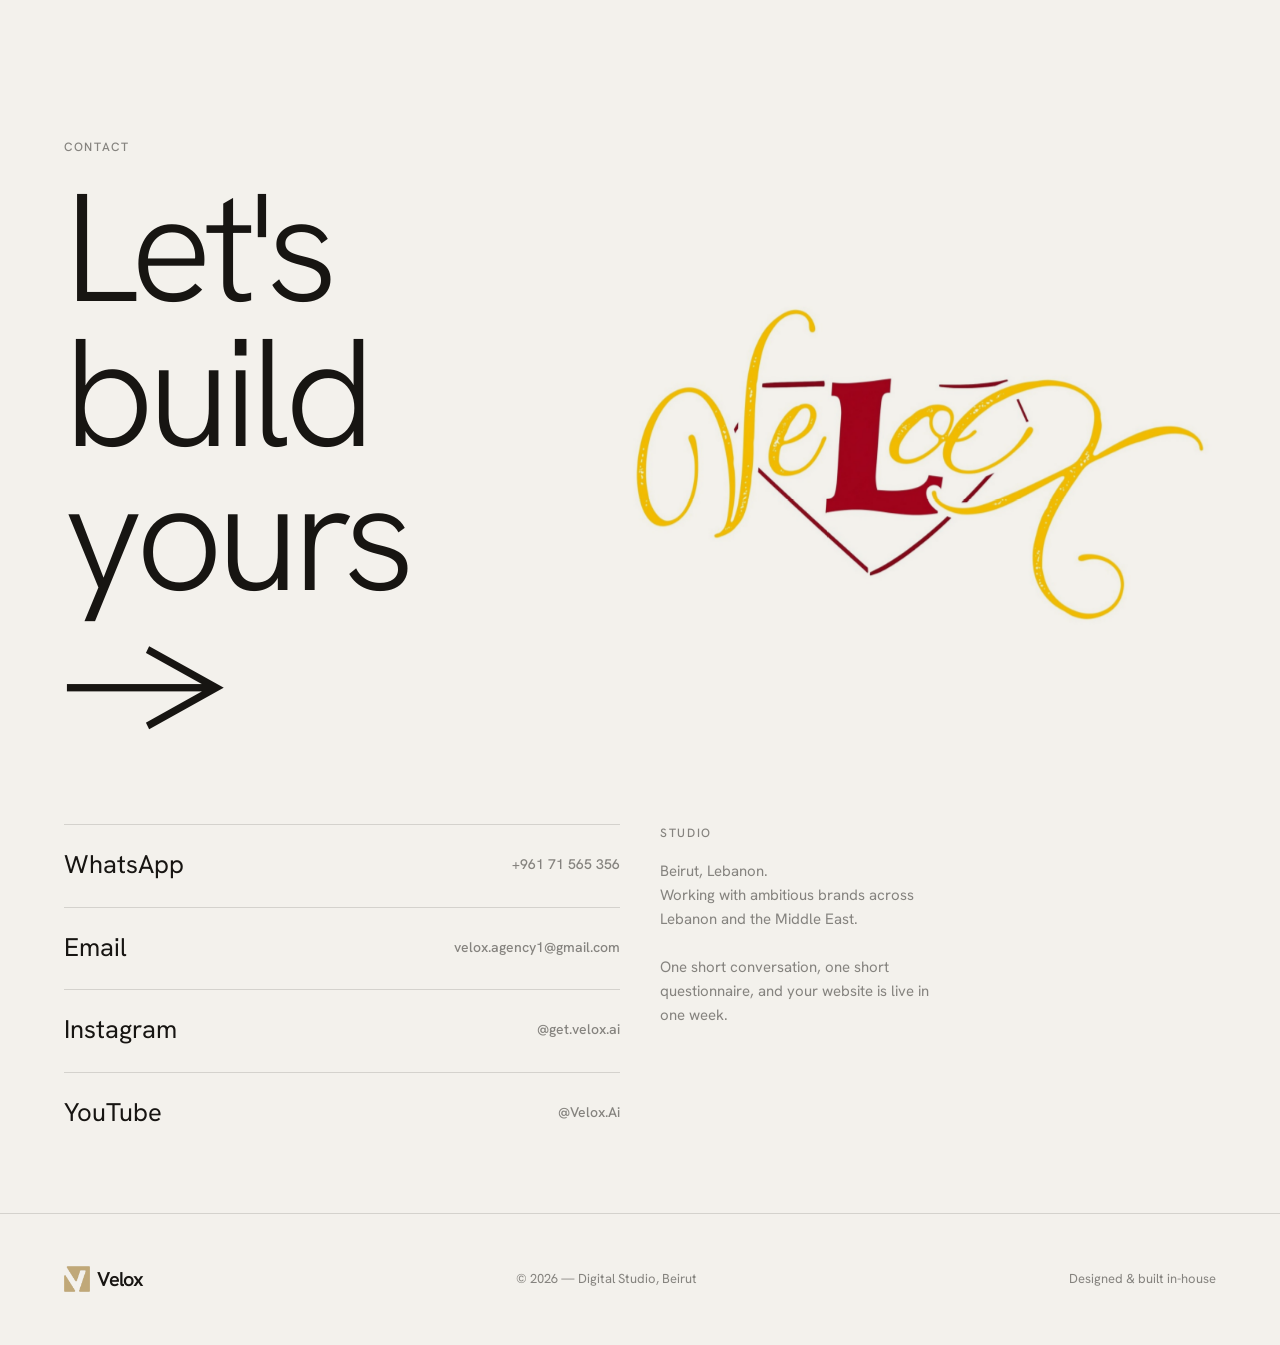
==== commit e6041568: "Change launch promise from 3 days to 1 week Co-Authored-By: Claude Opus 4.8 <noreply@anthropic.com> " ====
--- a/index.html
+++ b/index.html
@@ -8,7 +8,7 @@
 <meta charset="UTF-8">
 <meta name="viewport" content="width=device-width, initial-scale=1.0">
 <title>Velox — Digital Studio · Websites & AI · Beirut</title>
-<meta name="description" content="Velox is a digital studio in Beirut building custom websites and AI systems for ambitious brands. Designed by hand. Live in 3 days.">
+<meta name="description" content="Velox is a digital studio in Beirut building custom websites and AI systems for ambitious brands. Designed by hand. Live in 1 week.">
 <link rel="icon" href="favicon.png">
 <link rel="preconnect" href="https://fonts.googleapis.com">
 <link rel="preconnect" href="https://fonts.gstatic.com" crossorigin>
@@ -229,7 +229,7 @@
       <h1 class="hero-h display d-lg lines"><span><i>Websites &amp; AI</i></span><span><i>for brands that</i></span><span><i>refuse to blend in.</i></span></h1>
       <div class="hero-meta r d2">
         <div class="k" style="margin-bottom:14px">Digital Studio</div>
-        <p class="body" style="font-size:16px">A Beirut studio crafting custom websites and AI systems — designed by hand, live in three days.</p>
+        <p class="body" style="font-size:16px">A Beirut studio crafting custom websites and AI systems — designed by hand, live in one week.</p>
       </div>
     </div>
   </div>
@@ -328,7 +328,7 @@
   <div class="wrap">
     <div class="k r" style="margin-bottom:10px">By the numbers</div>
     <div class="figs">
-      <div class="fig r"><div class="v"><span class="count" data-to="3">0</span></div><div class="l">Business days from brief to a live website.</div></div>
+      <div class="fig r"><div class="v"><span class="count" data-to="1">0</span></div><div class="l">Week from brief to a live website.</div></div>
       <div class="fig r d1"><div class="v">$<span class="count" data-to="350">0</span></div><div class="l">Starting price for a full custom website. One time.</div></div>
       <div class="fig r d2"><div class="v"><span class="count" data-to="24">0</span>/7</div><div class="l">Your AI answers customers — nights, weekends, holidays.</div></div>
       <div class="fig r d3"><div class="v"><span class="count" data-to="0">0</span></div><div class="l">Monthly fees on website-only plans. You pay once.</div></div>
@@ -365,7 +365,7 @@
     <div class="approach">
       <div class="wrap">
         <div class="k r">How we work</div>
-        <h2 class="display d-md r d1" style="margin-top:16px;max-width:18ch">Live in three days. We handle everything.</h2>
+        <h2 class="display d-md r d1" style="margin-top:16px;max-width:18ch">Live in one week. We handle everything.</h2>
         <div class="appr-grid r d2">
           <div class="appr"><div class="n">01</div><h4>Tell us about you</h4><p>A short questionnaire — your services, prices, photos and the feeling you want.</p></div>
           <div class="appr"><div class="n">02</div><h4>We design &amp; build</h4><p>We craft your custom site by hand and train the AI on your exact business.</p></div>
@@ -394,7 +394,7 @@
       </div>
       <div class="contact-note r d2">
         <div class="k">Studio</div>
-        Beirut, Lebanon.<br>Working with ambitious brands across Lebanon and the Middle East.<br><br>One short conversation, one short questionnaire, and your website is live in three days.
+        Beirut, Lebanon.<br>Working with ambitious brands across Lebanon and the Middle East.<br><br>One short conversation, one short questionnaire, and your website is live in one week.
       </div>
     </div>
   </div>
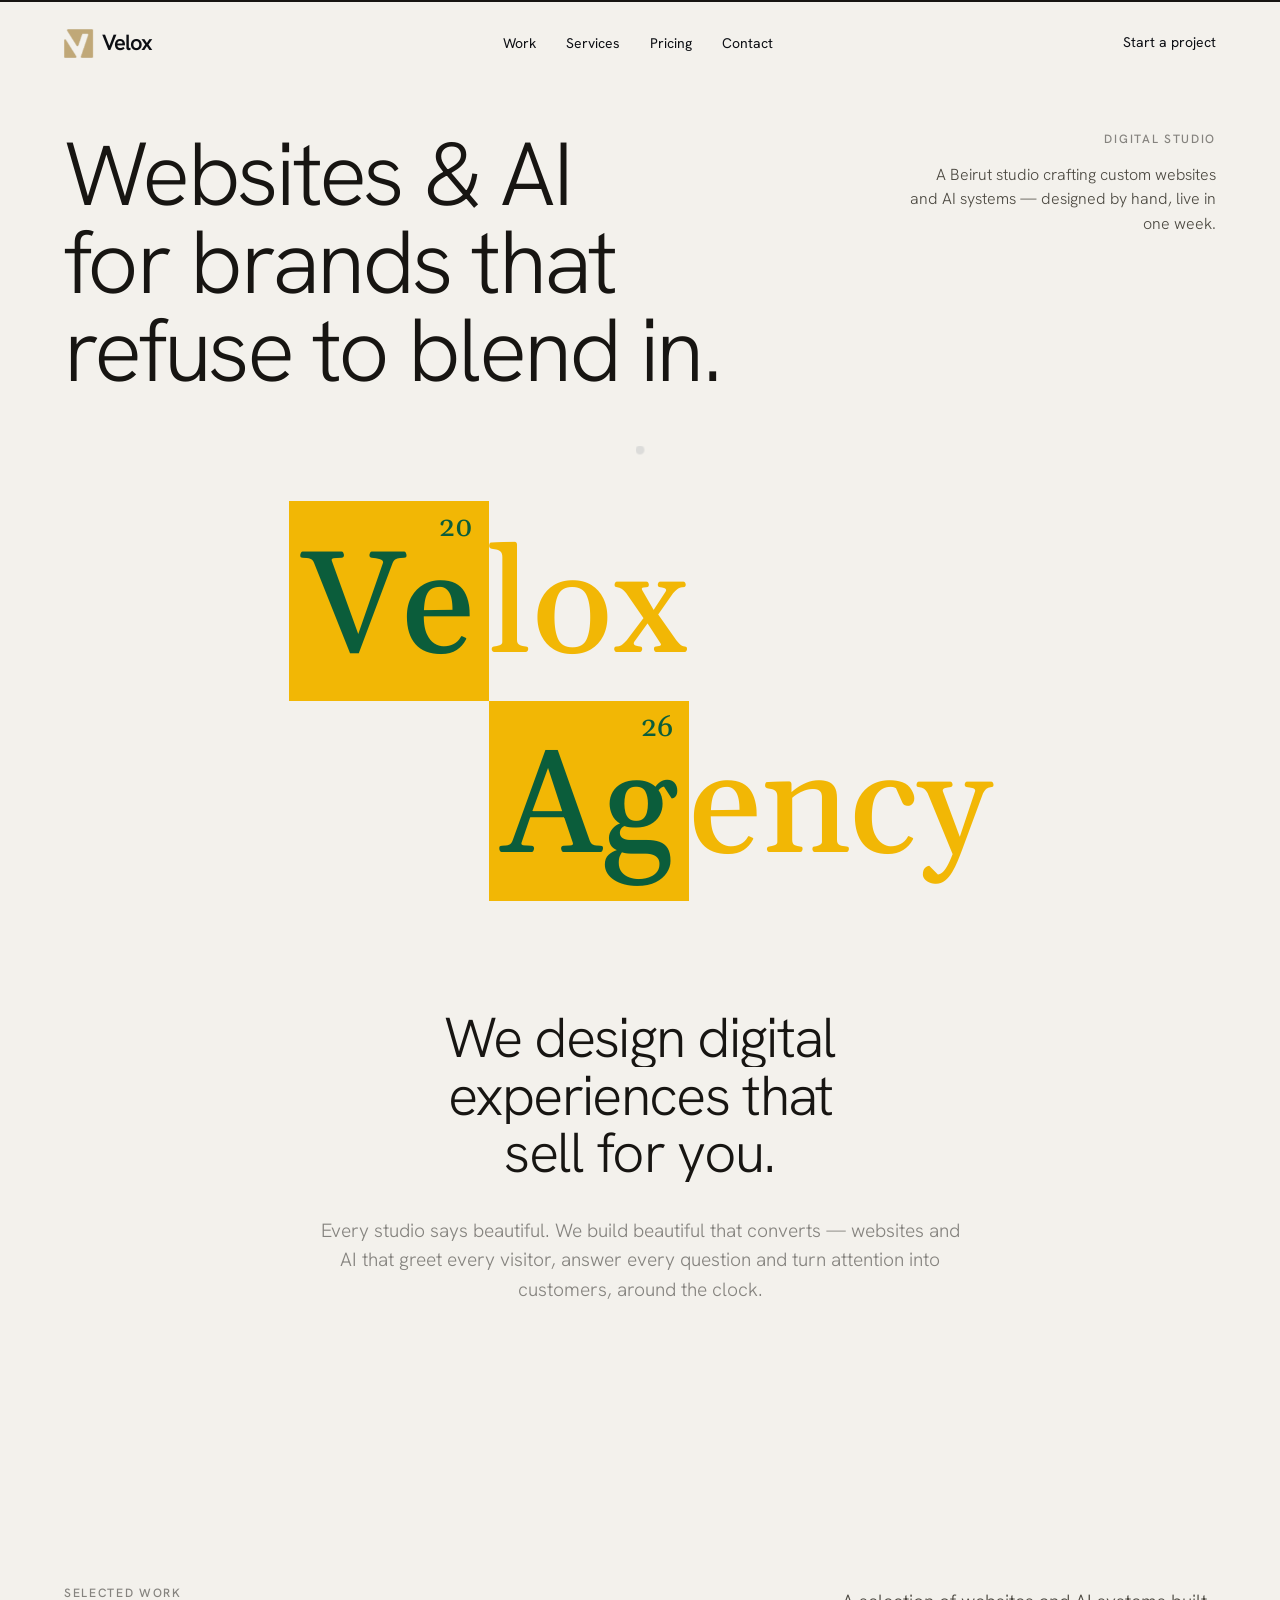
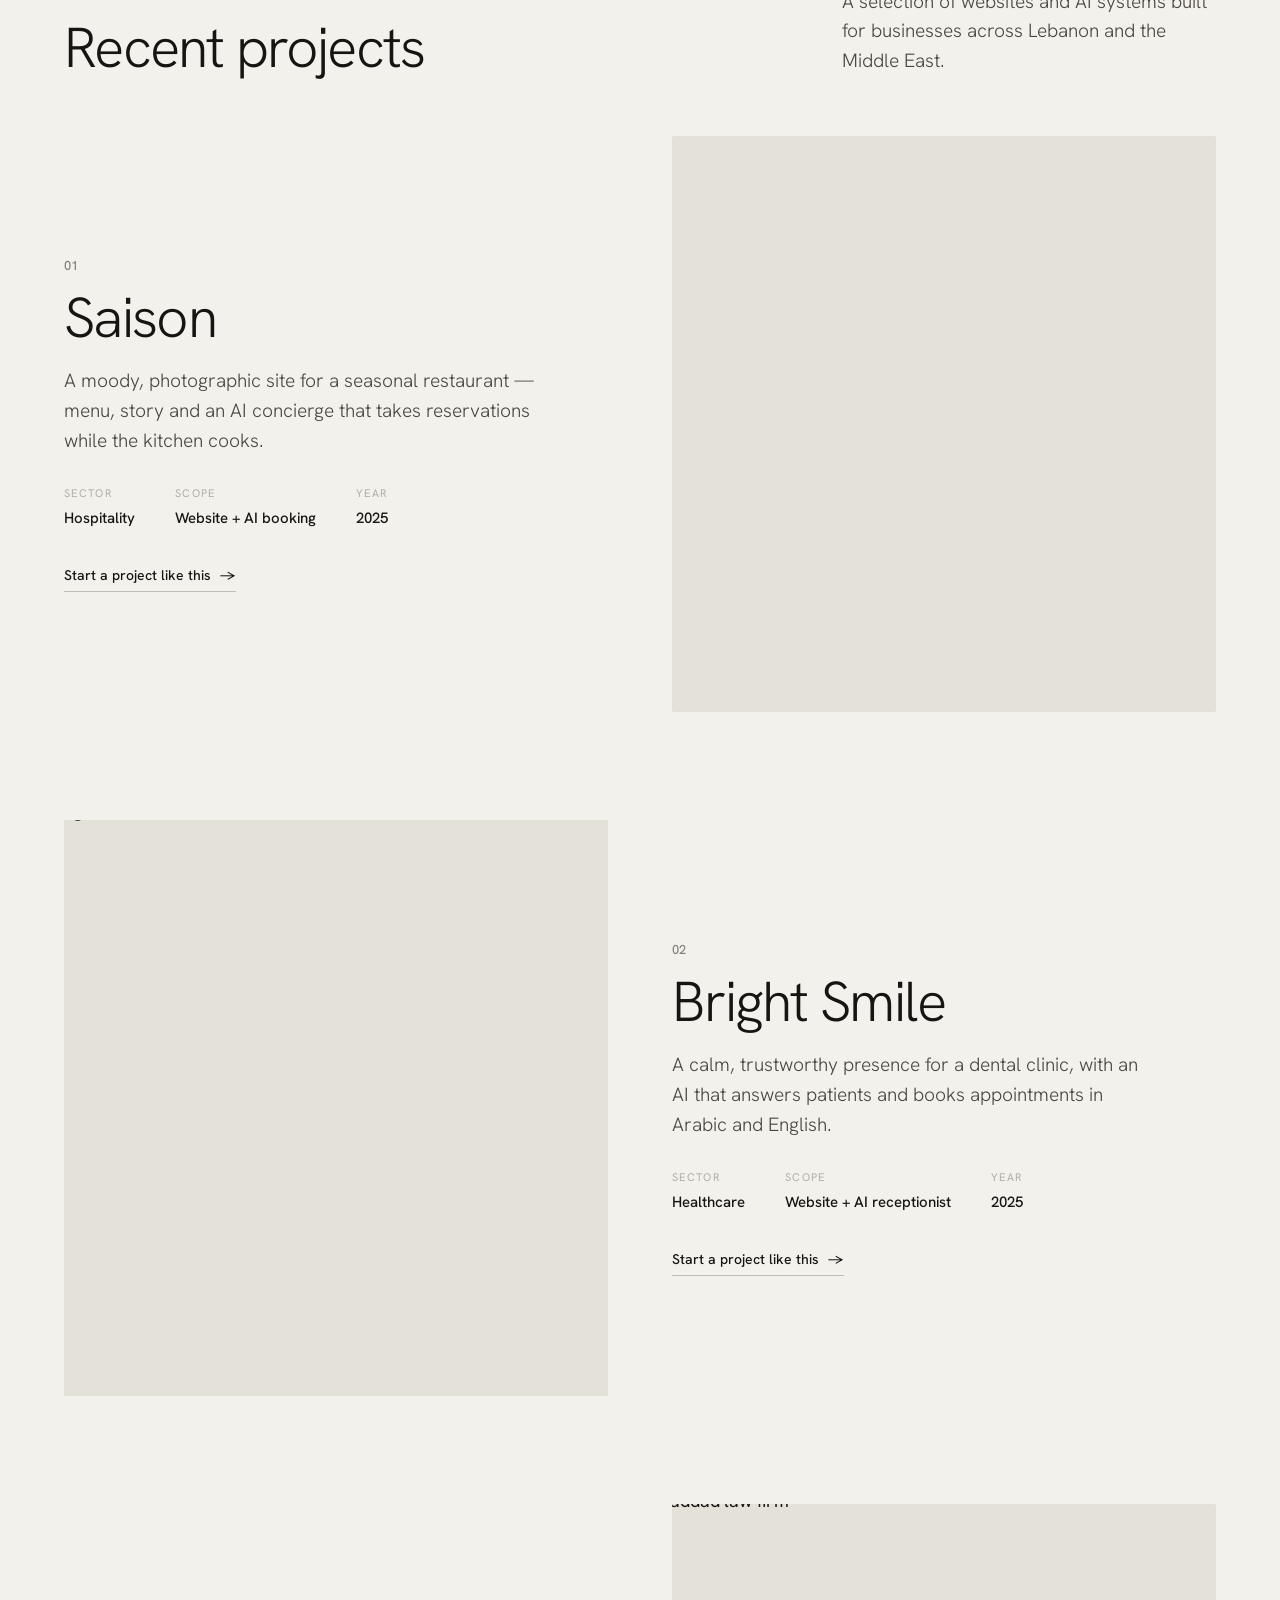
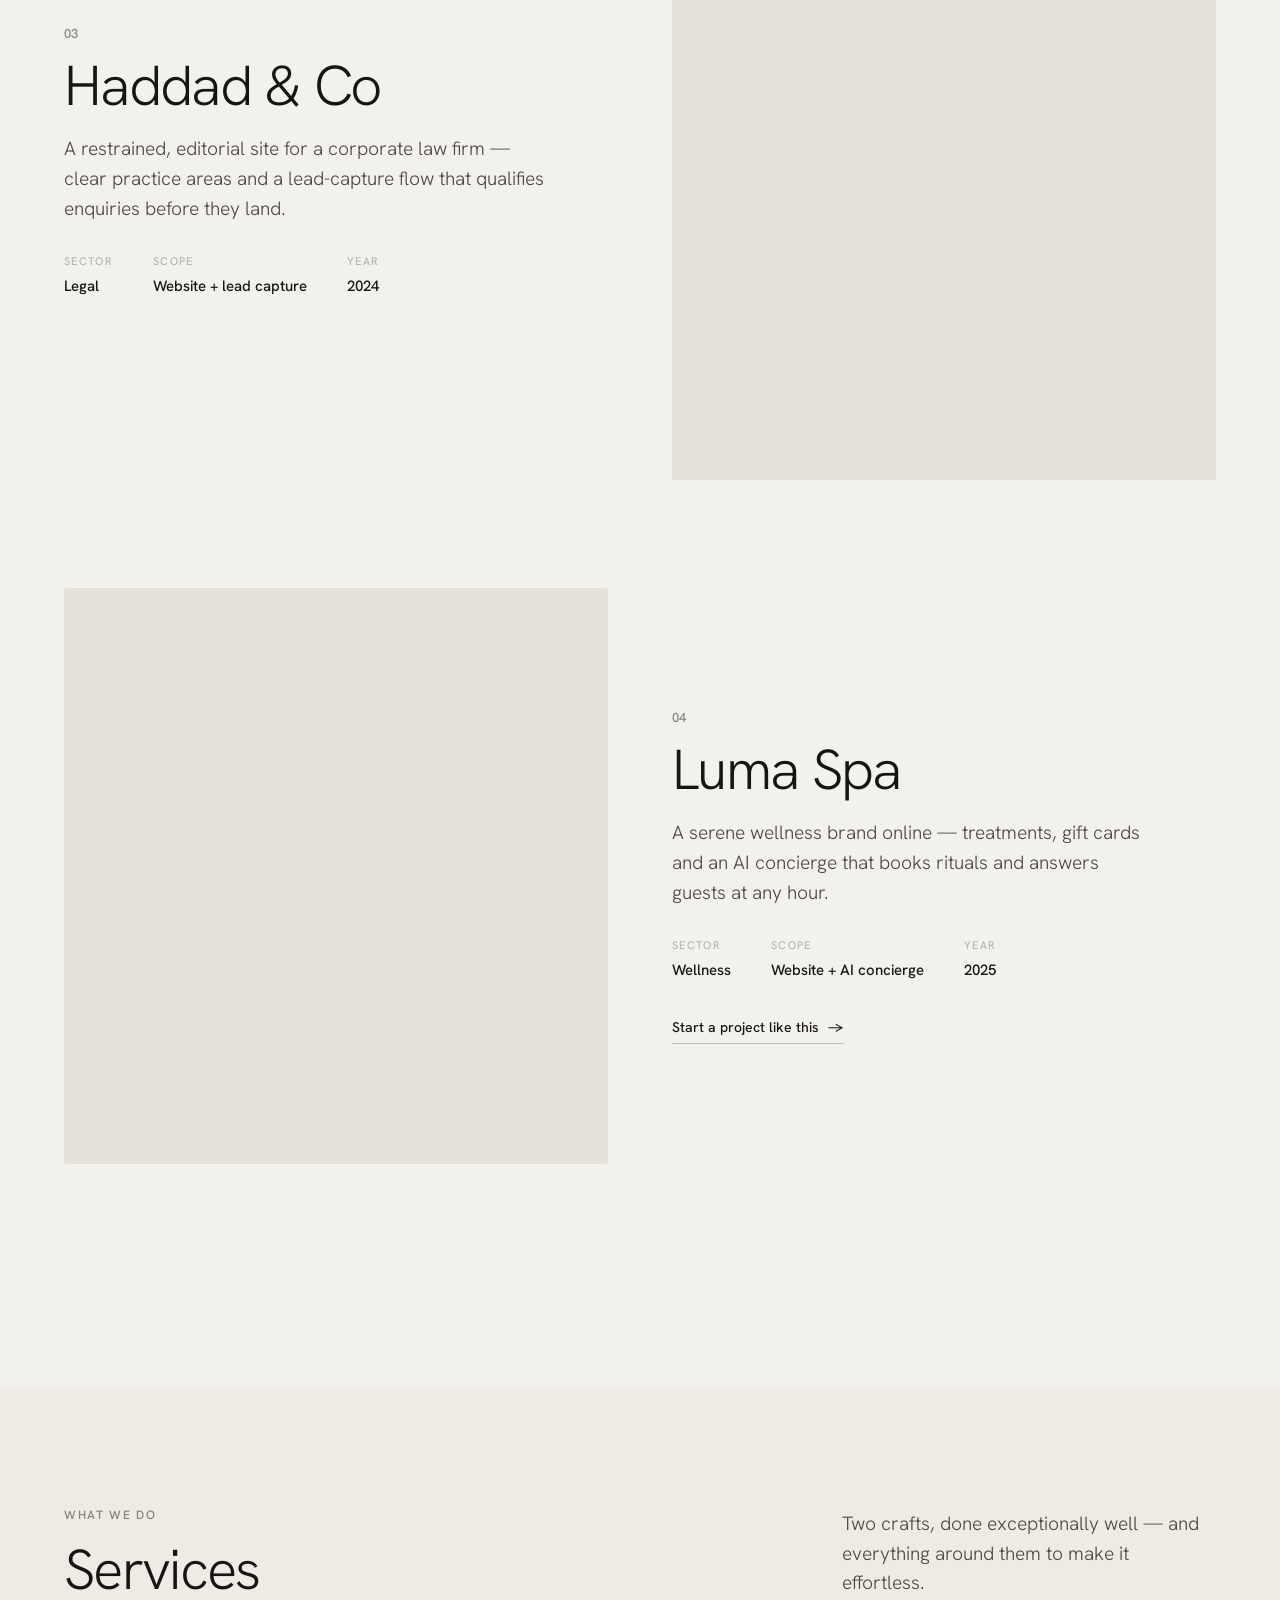
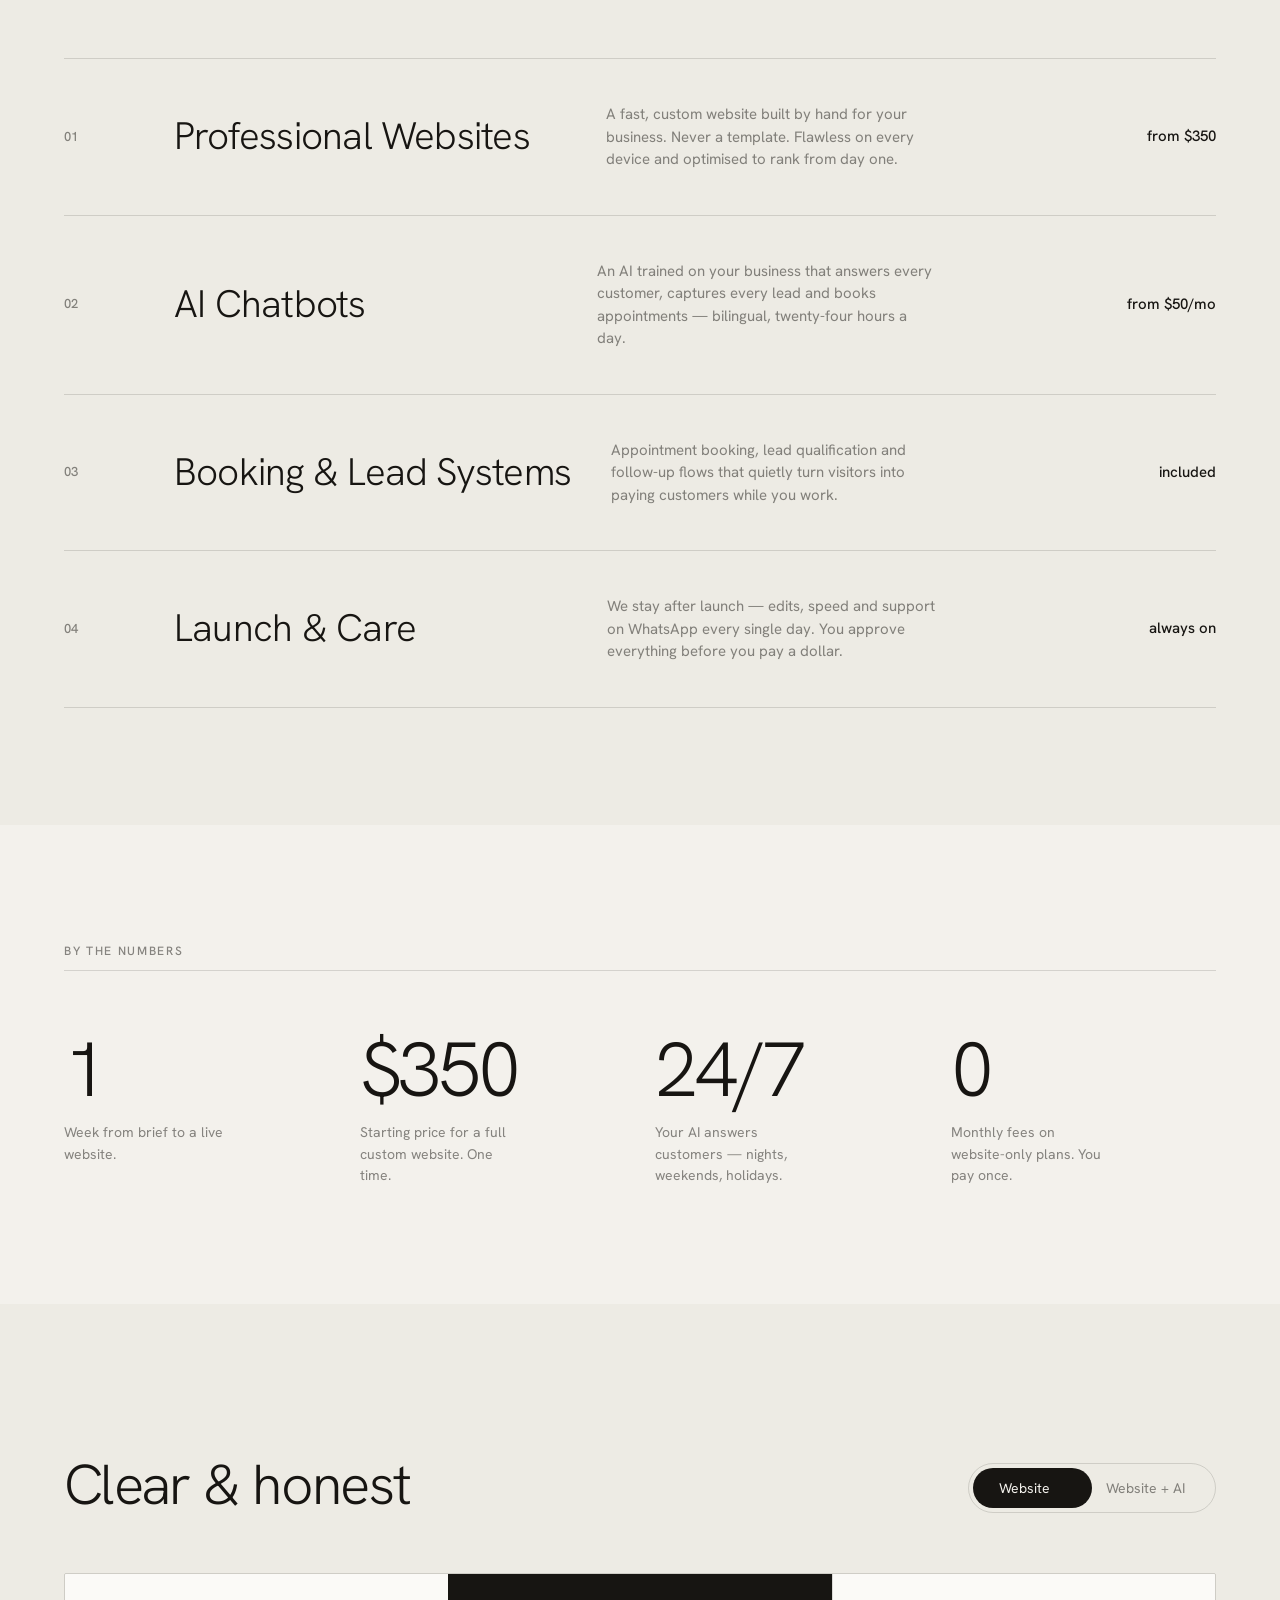
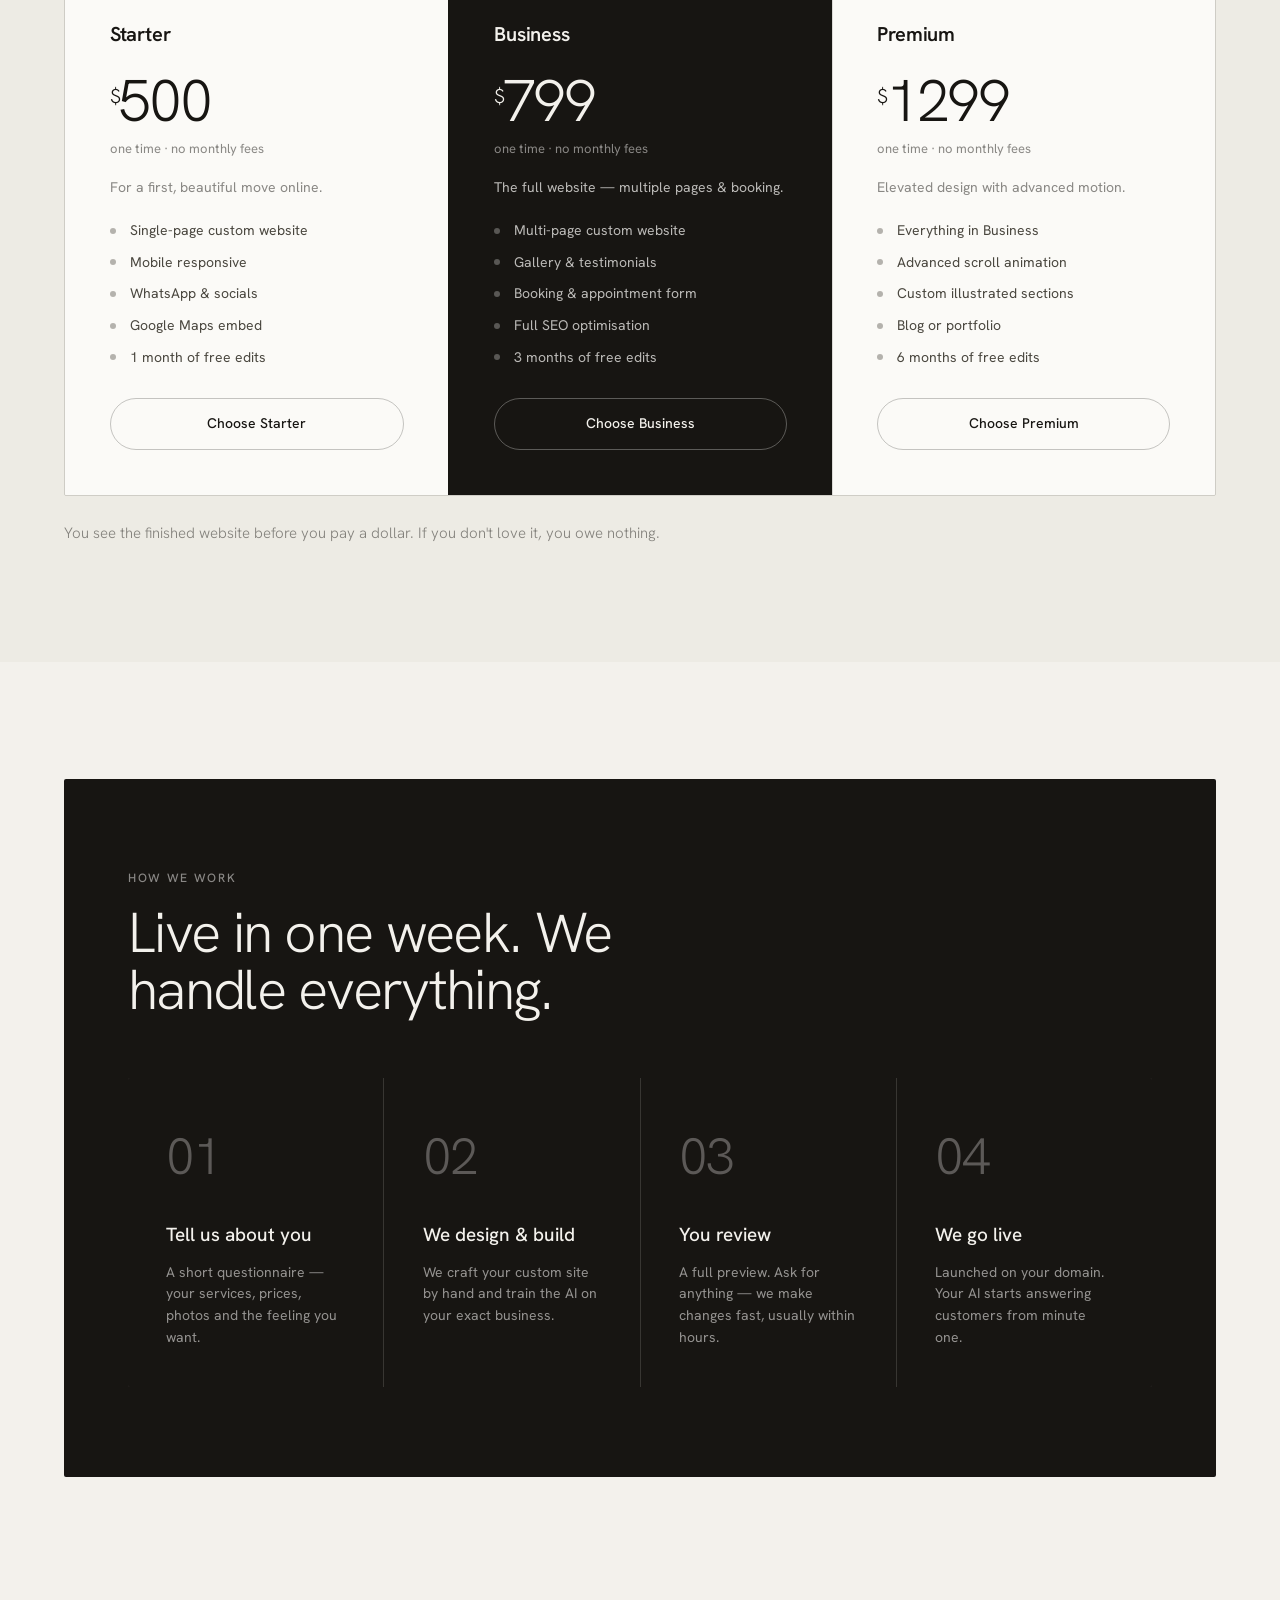
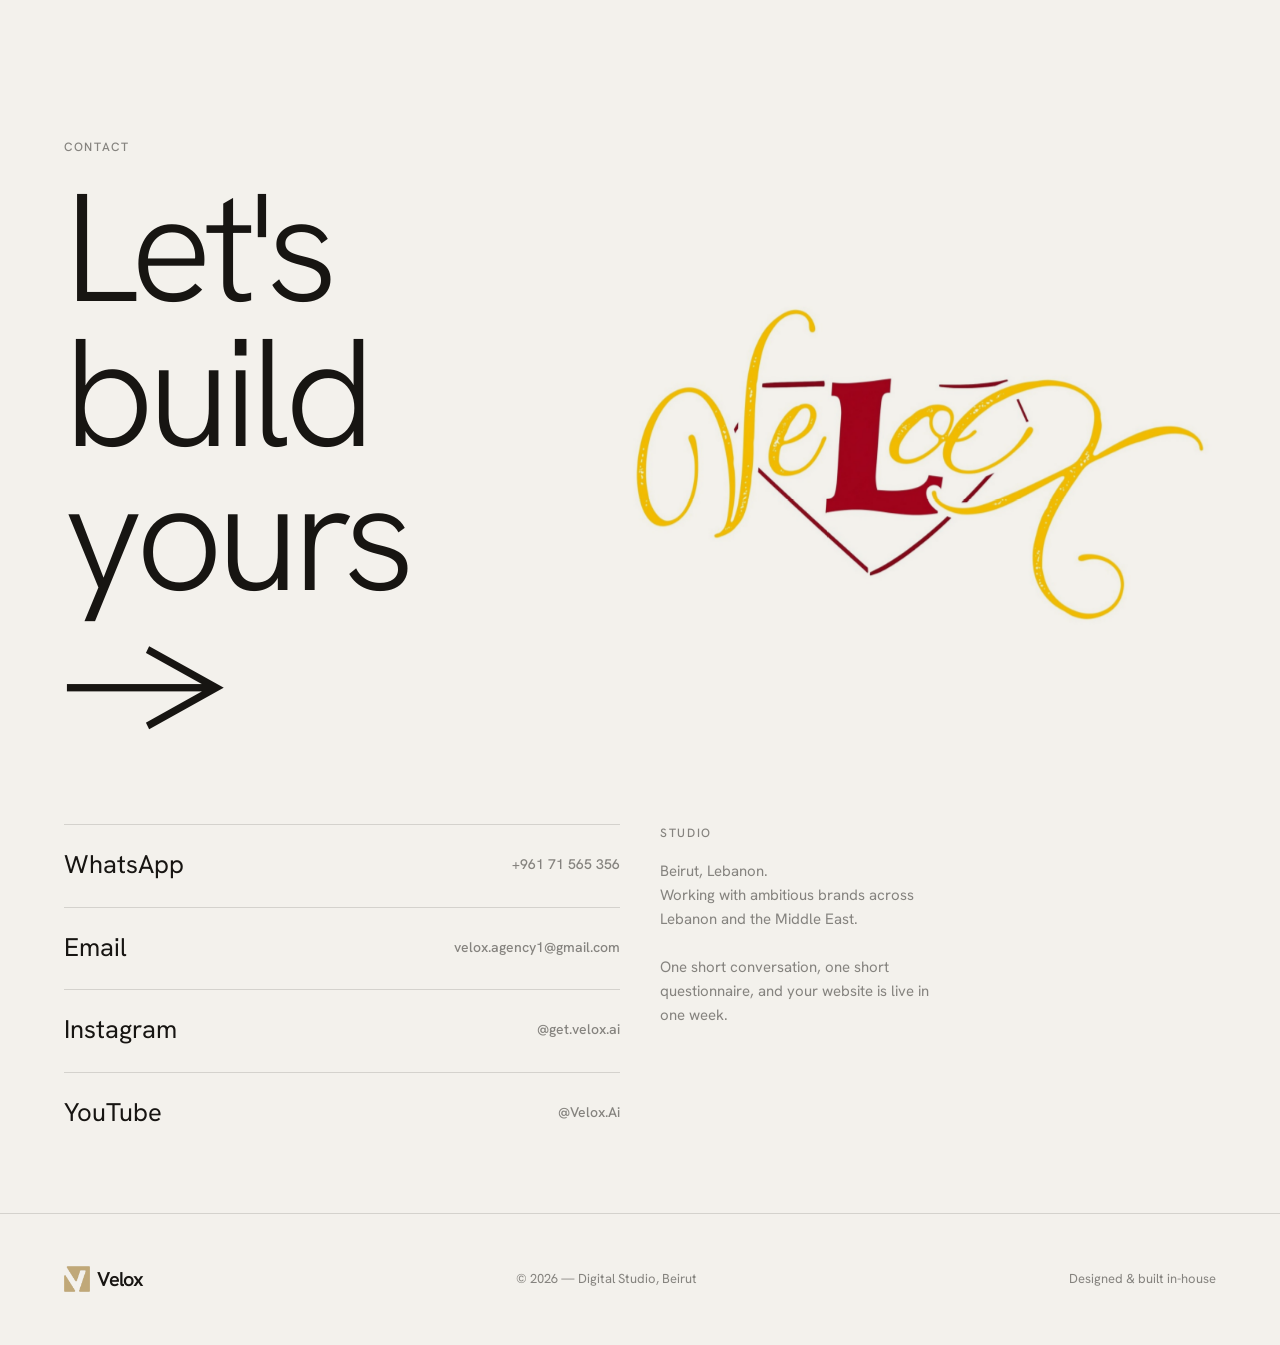
==== commit b1ae98d7: "Services: AI Chatbots from $49/mo -> $50/mo Co-Authored-By: Claude Opus 4.8 <noreply@anthropic.com> " ====
--- a/index.html
+++ b/index.html
@@ -316,7 +316,7 @@
       <p class="body r d2" style="max-width:34ch">Two crafts, done exceptionally well — and everything around them to make it effortless.</p></div>
     <div class="srv r">
       <div class="srv-row"><span class="n">01</span><h3>Professional Websites</h3><p>A fast, custom website built by hand for your business. Never a template. Flawless on every device and optimised to rank from day one.</p><span class="price">from $350</span></div>
-      <div class="srv-row"><span class="n">02</span><h3>AI Chatbots</h3><p>An AI trained on your business that answers every customer, captures every lead and books appointments — bilingual, twenty-four hours a day.</p><span class="price">from $49/mo</span></div>
+      <div class="srv-row"><span class="n">02</span><h3>AI Chatbots</h3><p>An AI trained on your business that answers every customer, captures every lead and books appointments — bilingual, twenty-four hours a day.</p><span class="price">from $50/mo</span></div>
       <div class="srv-row"><span class="n">03</span><h3>Booking &amp; Lead Systems</h3><p>Appointment booking, lead qualification and follow-up flows that quietly turn visitors into paying customers while you work.</p><span class="price">included</span></div>
       <div class="srv-row"><span class="n">04</span><h3>Launch &amp; Care</h3><p>We stay after launch — edits, speed and support on WhatsApp every single day. You approve everything before you pay a dollar.</p><span class="price">always on</span></div>
     </div>
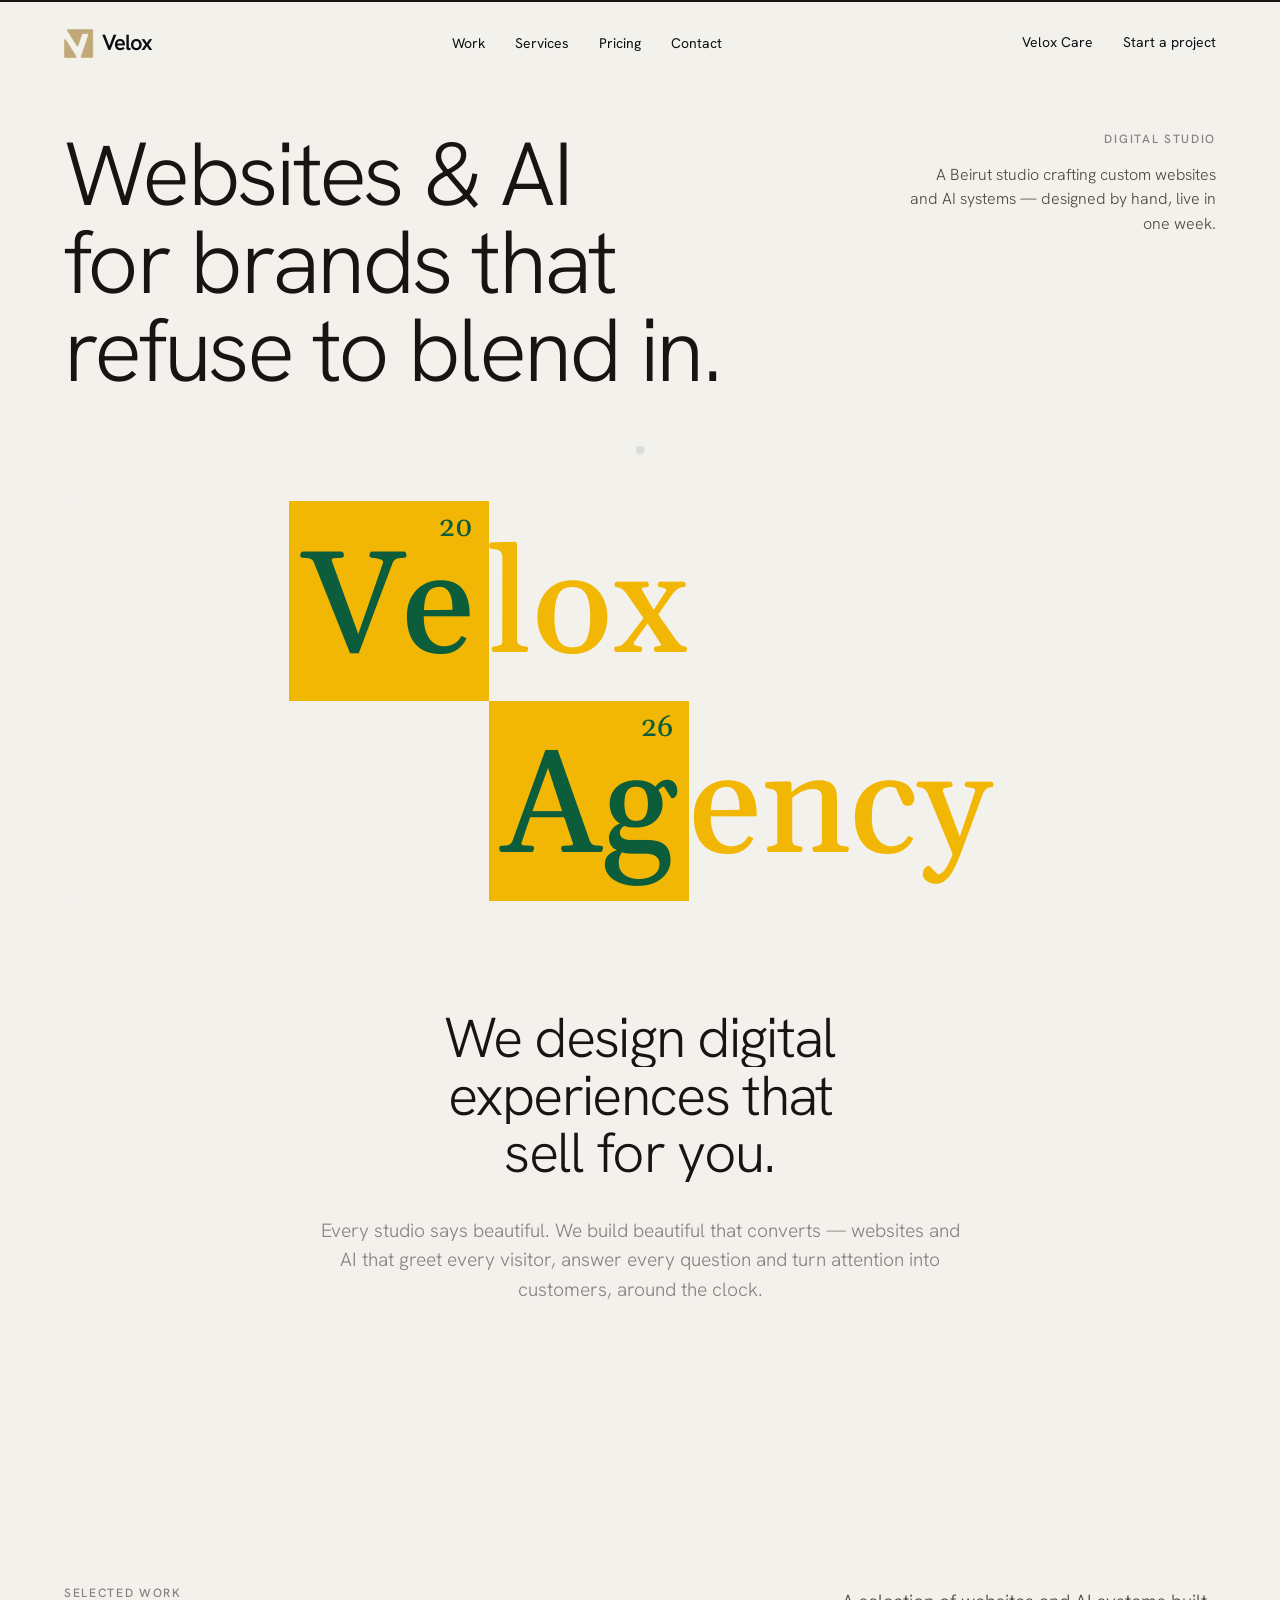
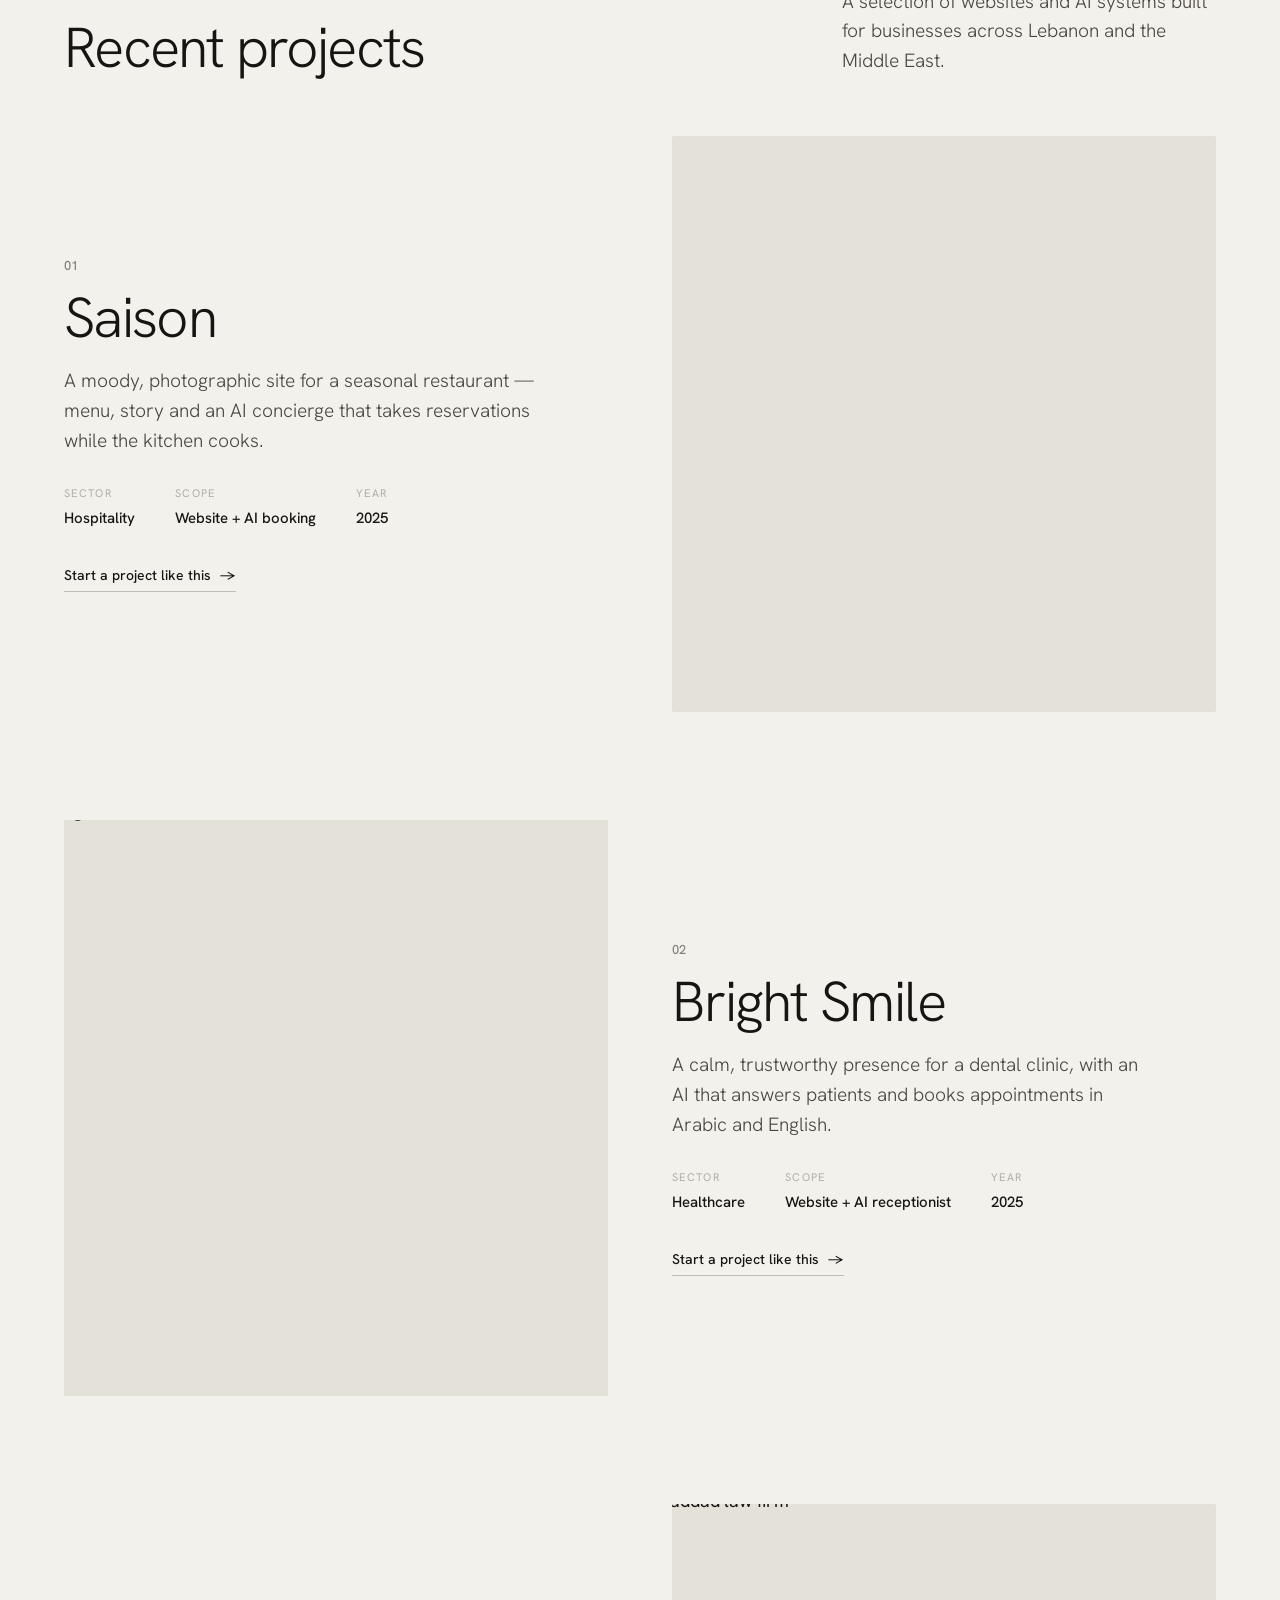
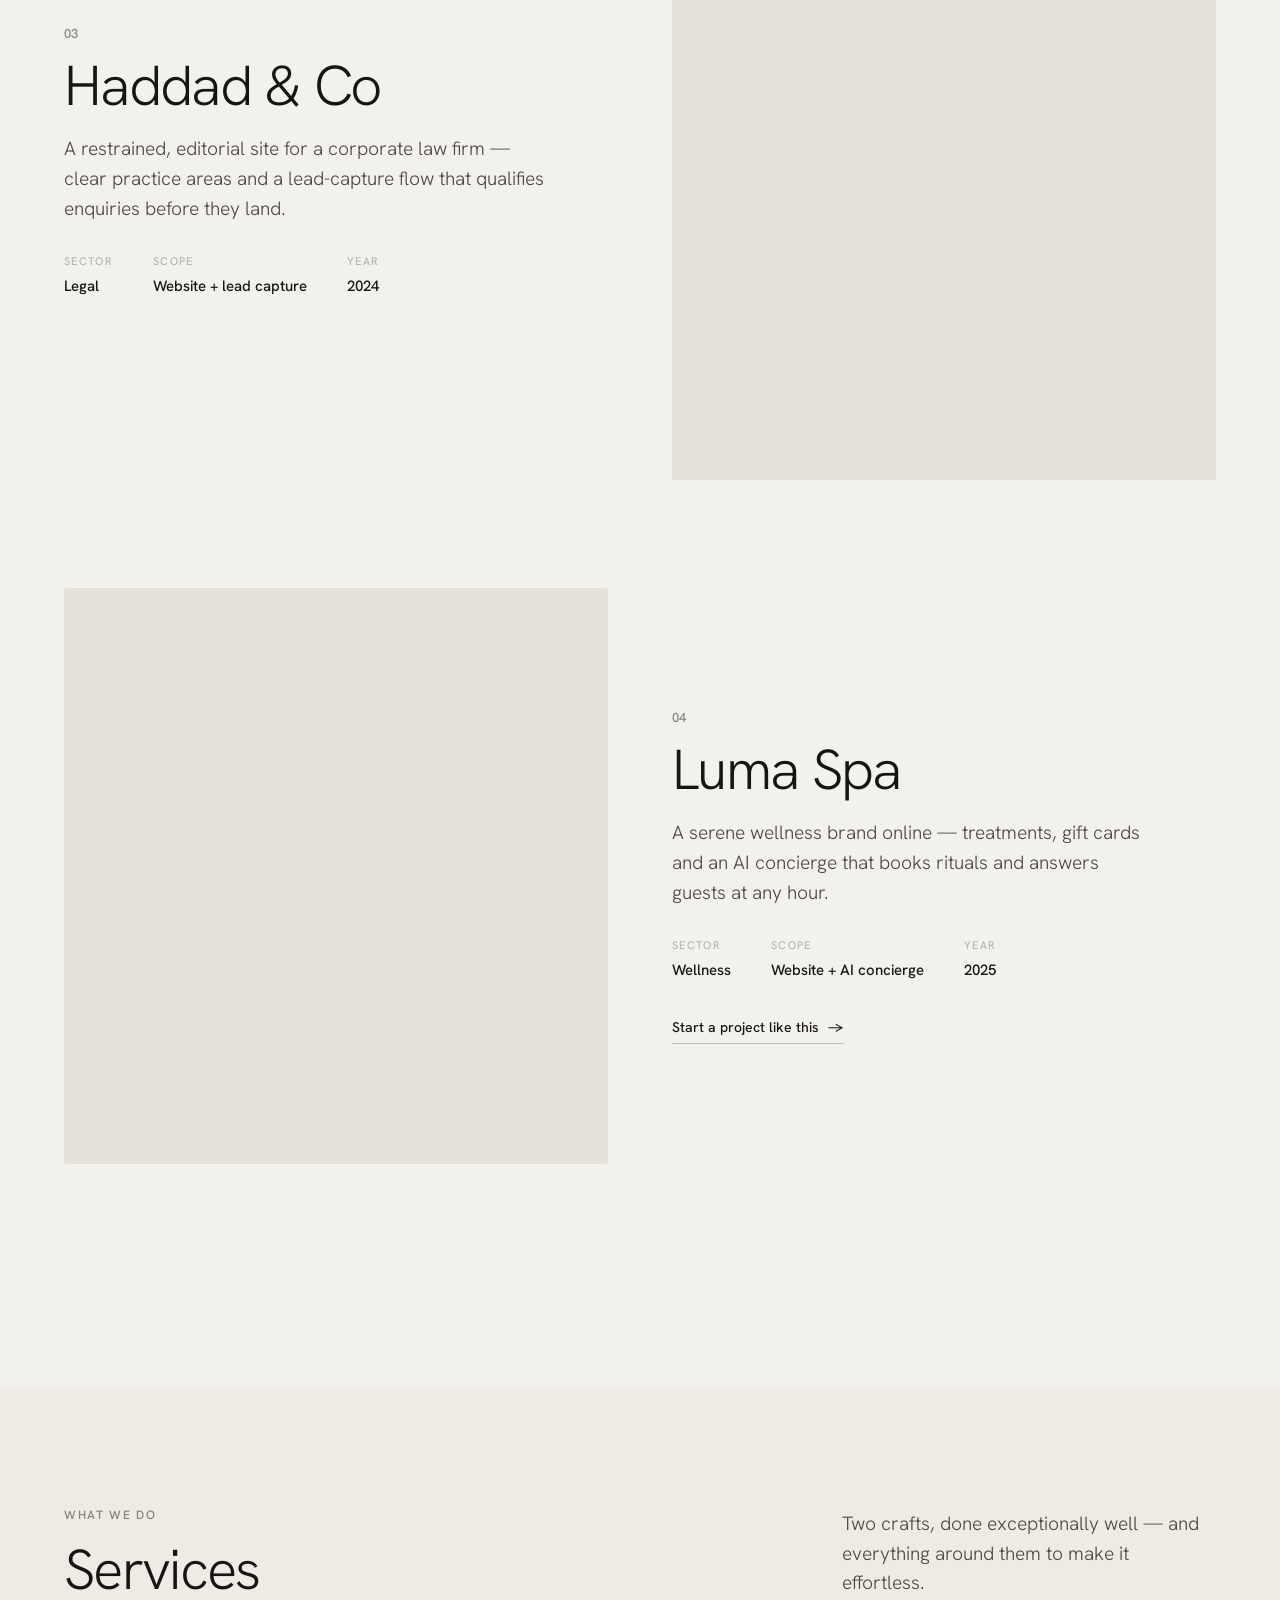
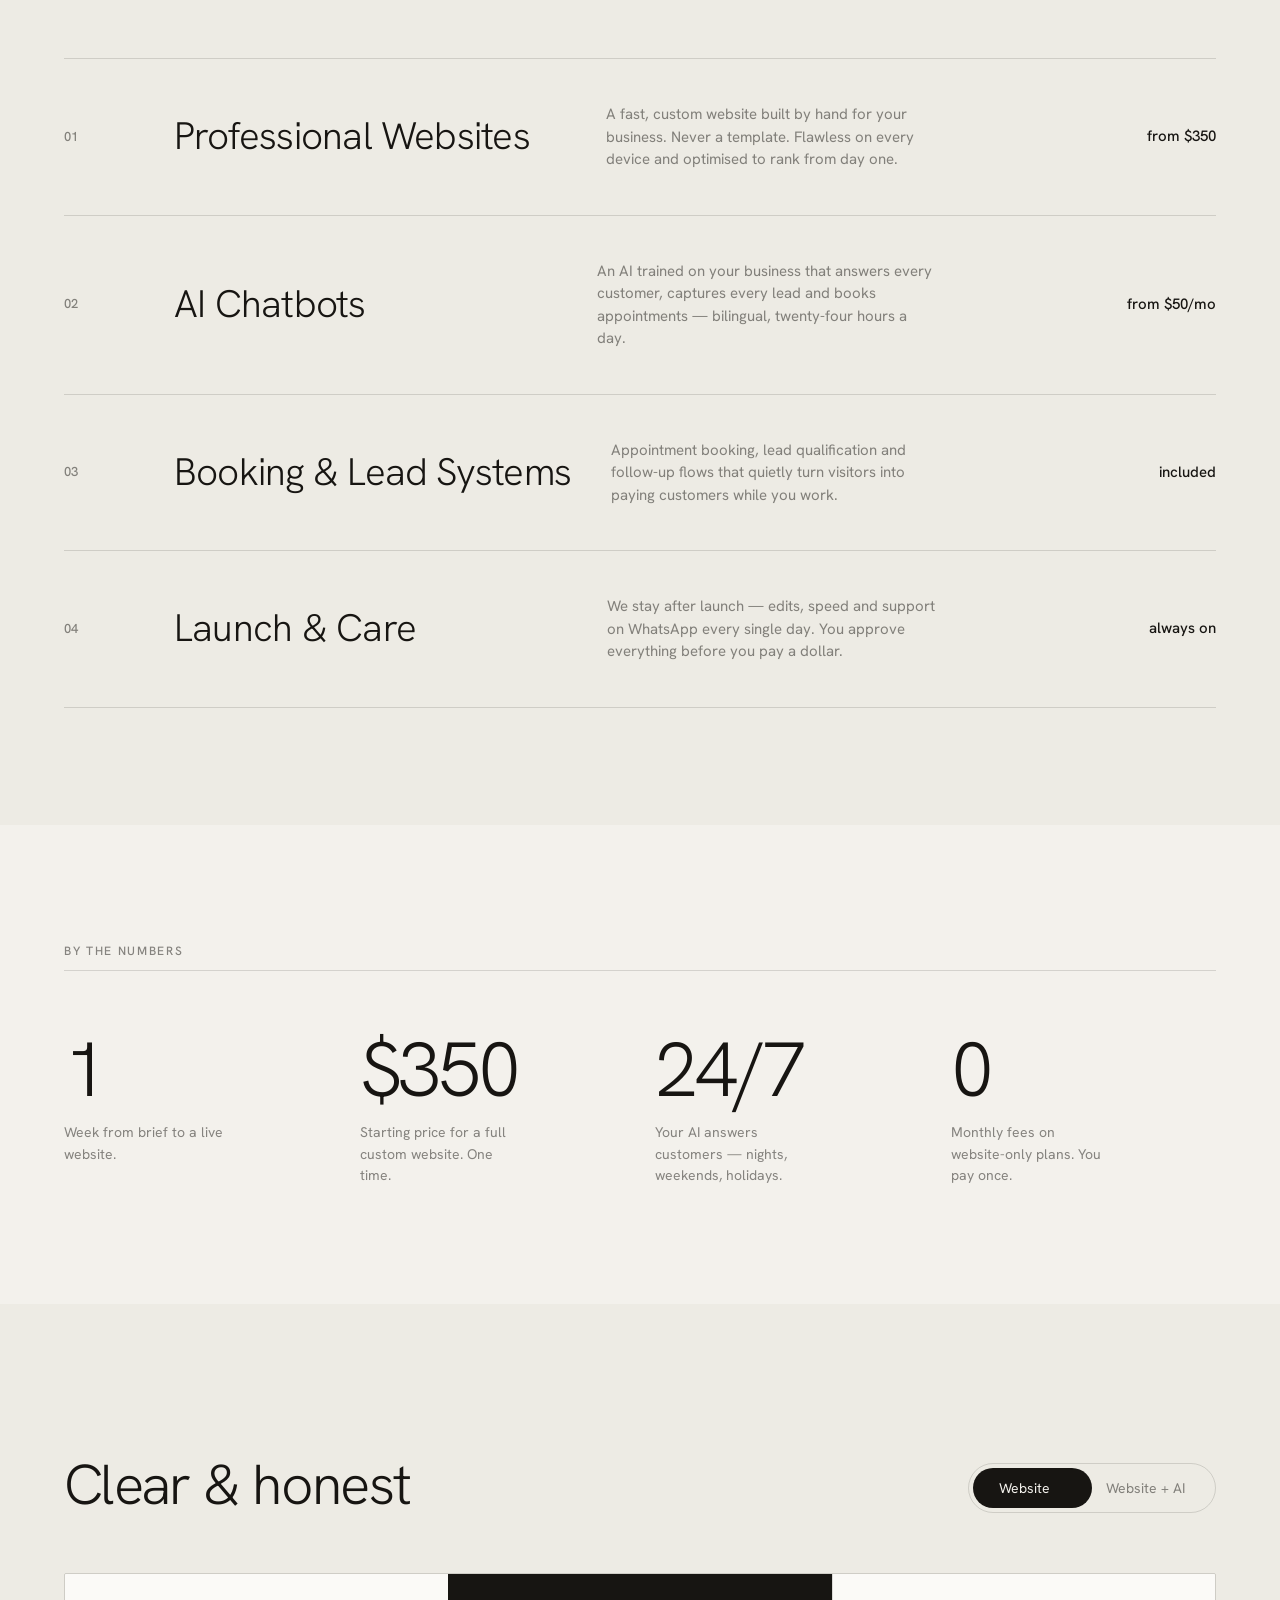
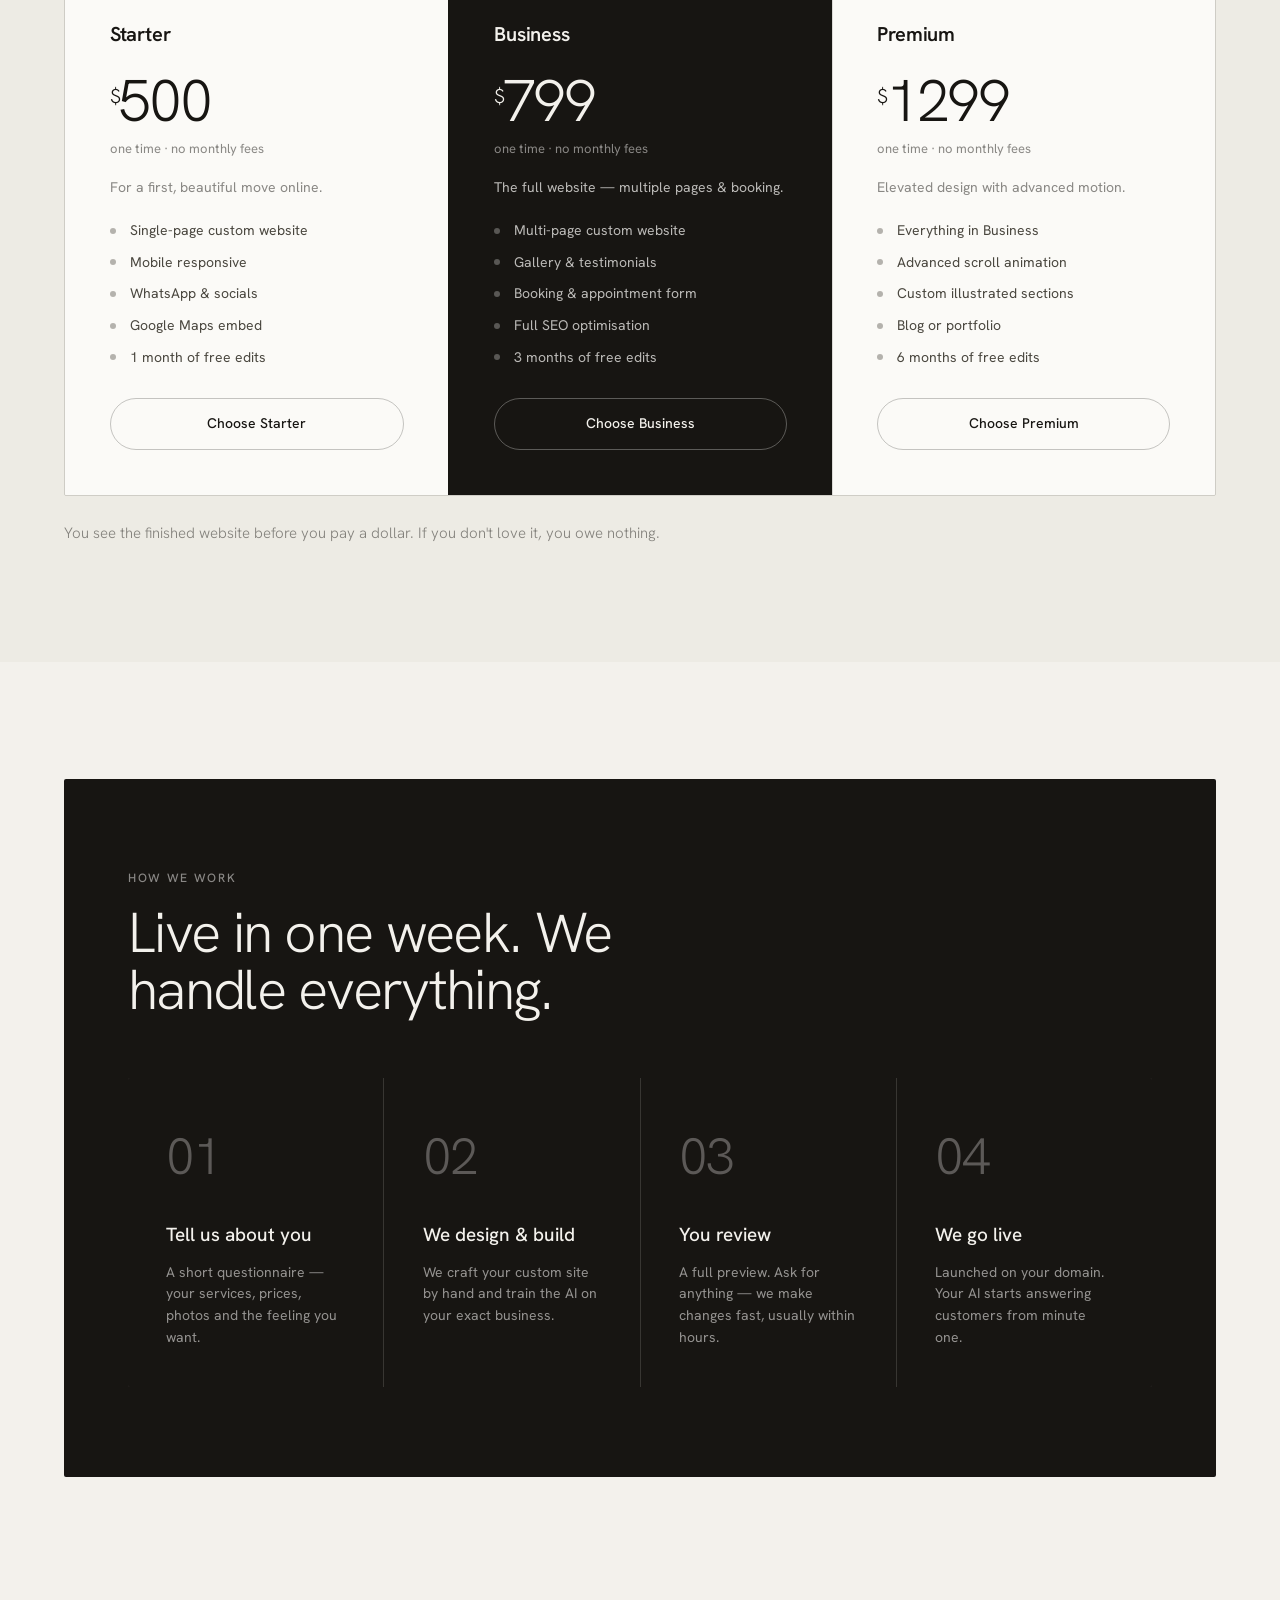
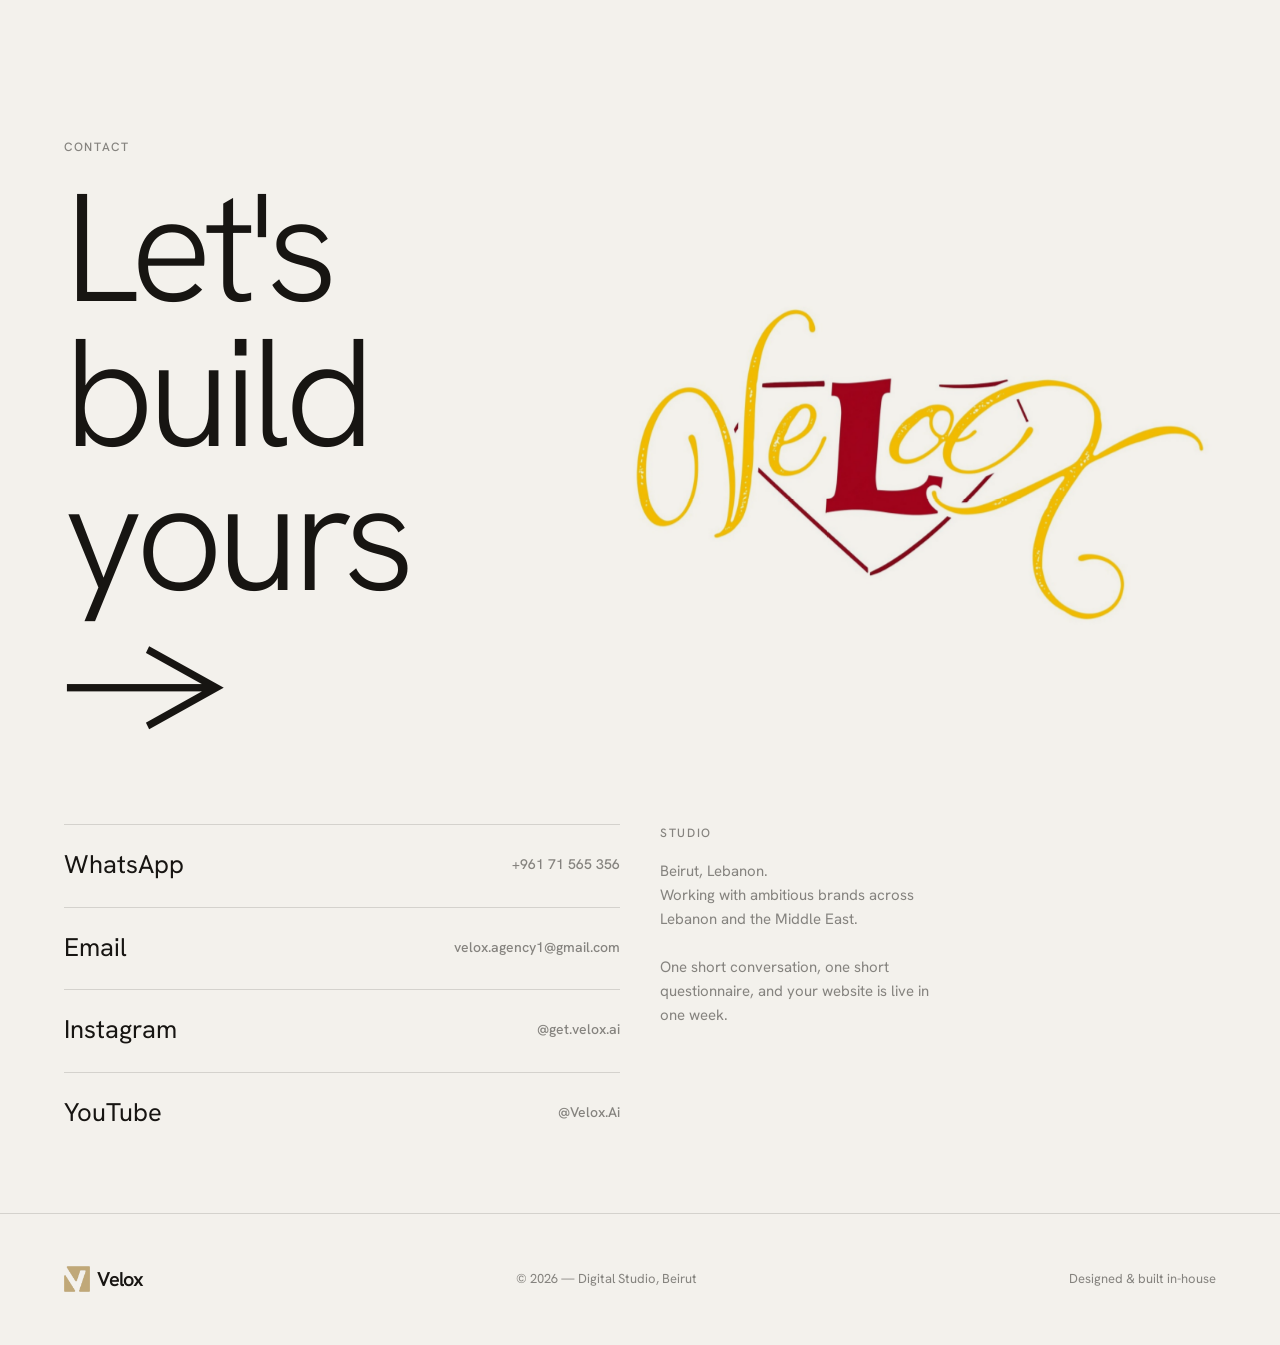
==== commit d6b30f15: "Add Velox Care + page and link it from the nav - New velox-care.html (maintenance & support) built f" ====
--- a/index.html
+++ b/index.html
@@ -217,7 +217,7 @@
 <nav class="nav" id="nav">
   <a class="logo" href="#top">Velox</a>
   <ul><li><a href="#work">Work</a></li><li><a href="#services">Services</a></li><li><a href="#pricing">Pricing</a></li><li><a href="#contact">Contact</a></li></ul>
-  <div class="nav-r"><a href="https://wa.me/96171565356" target="_blank" rel="noopener">Start a project</a></div>
+  <div class="nav-r"><a href="velox-care.html">Velox Care</a><a href="https://wa.me/96171565356" target="_blank" rel="noopener">Start a project</a></div>
 </nav>
 <div class="navbrand" aria-hidden="true"><i class="brandmark"></i><span class="ghost">Velox</span></div>
 
